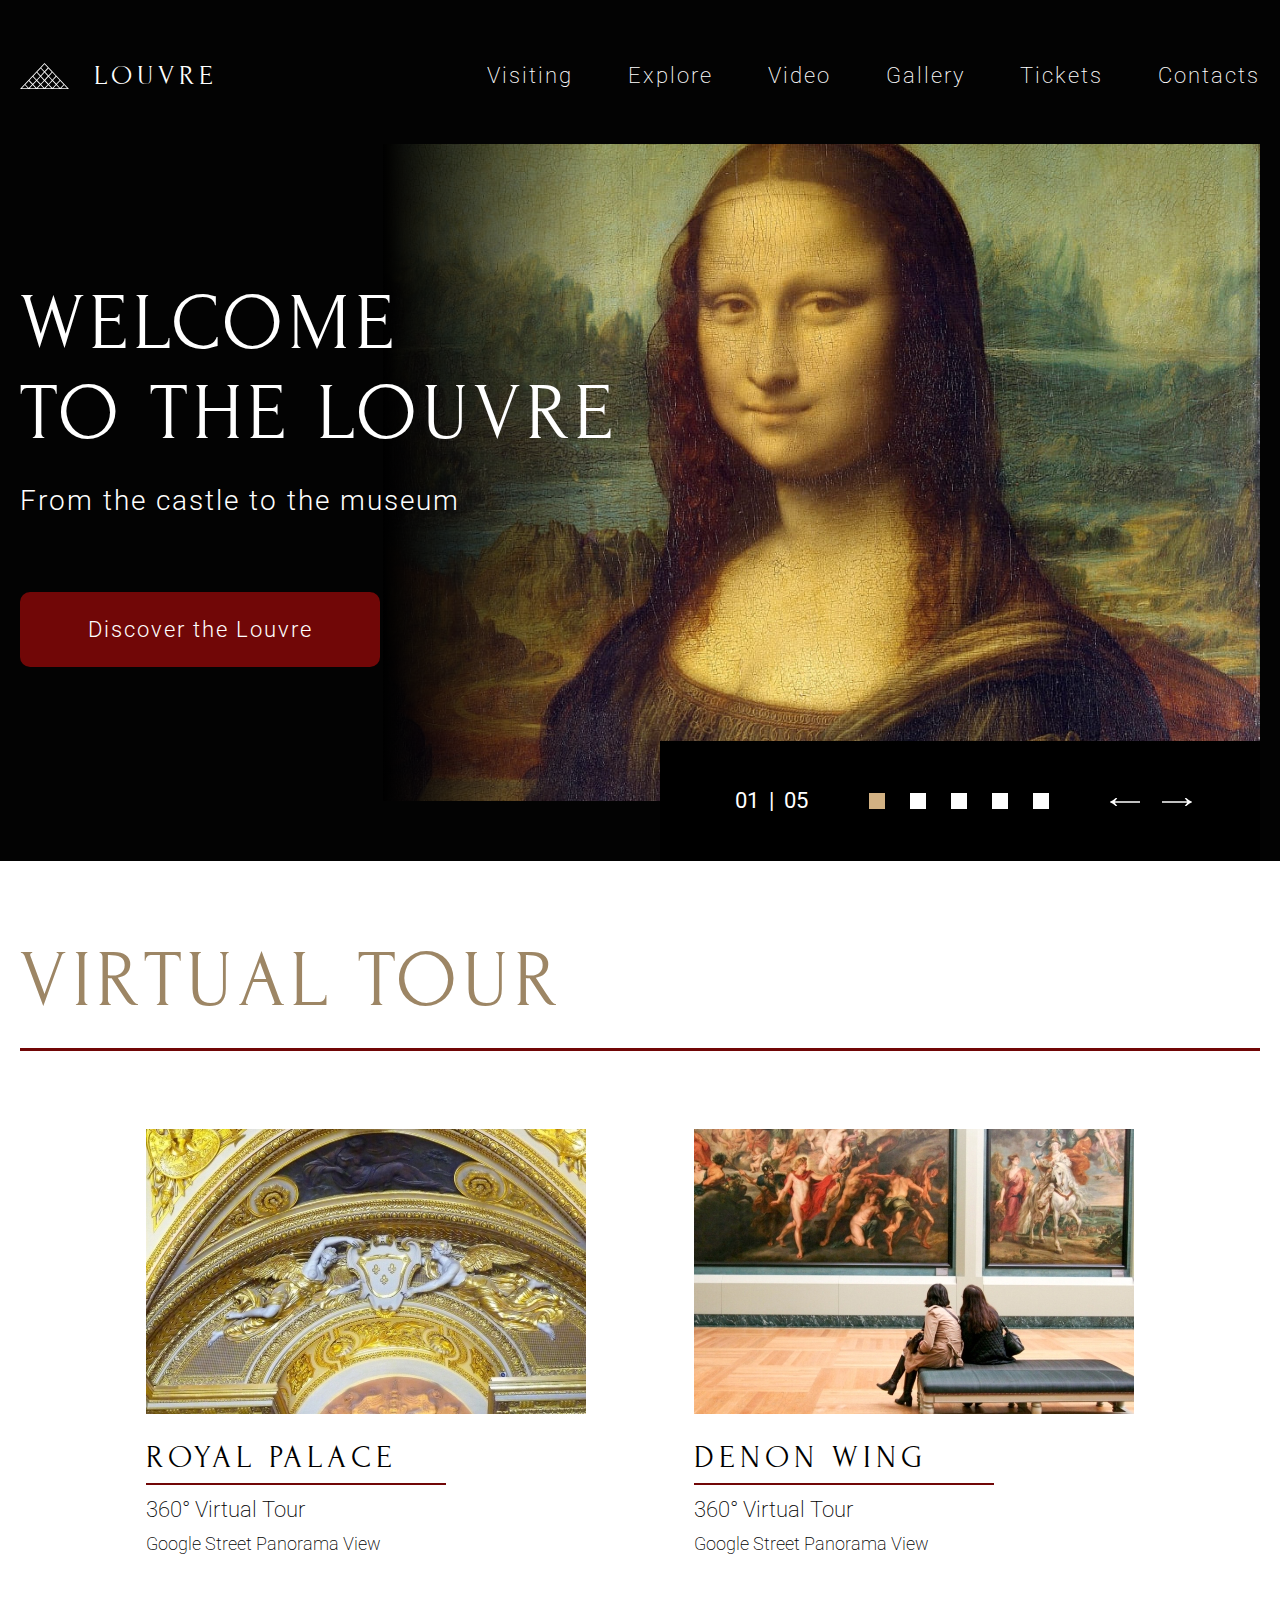
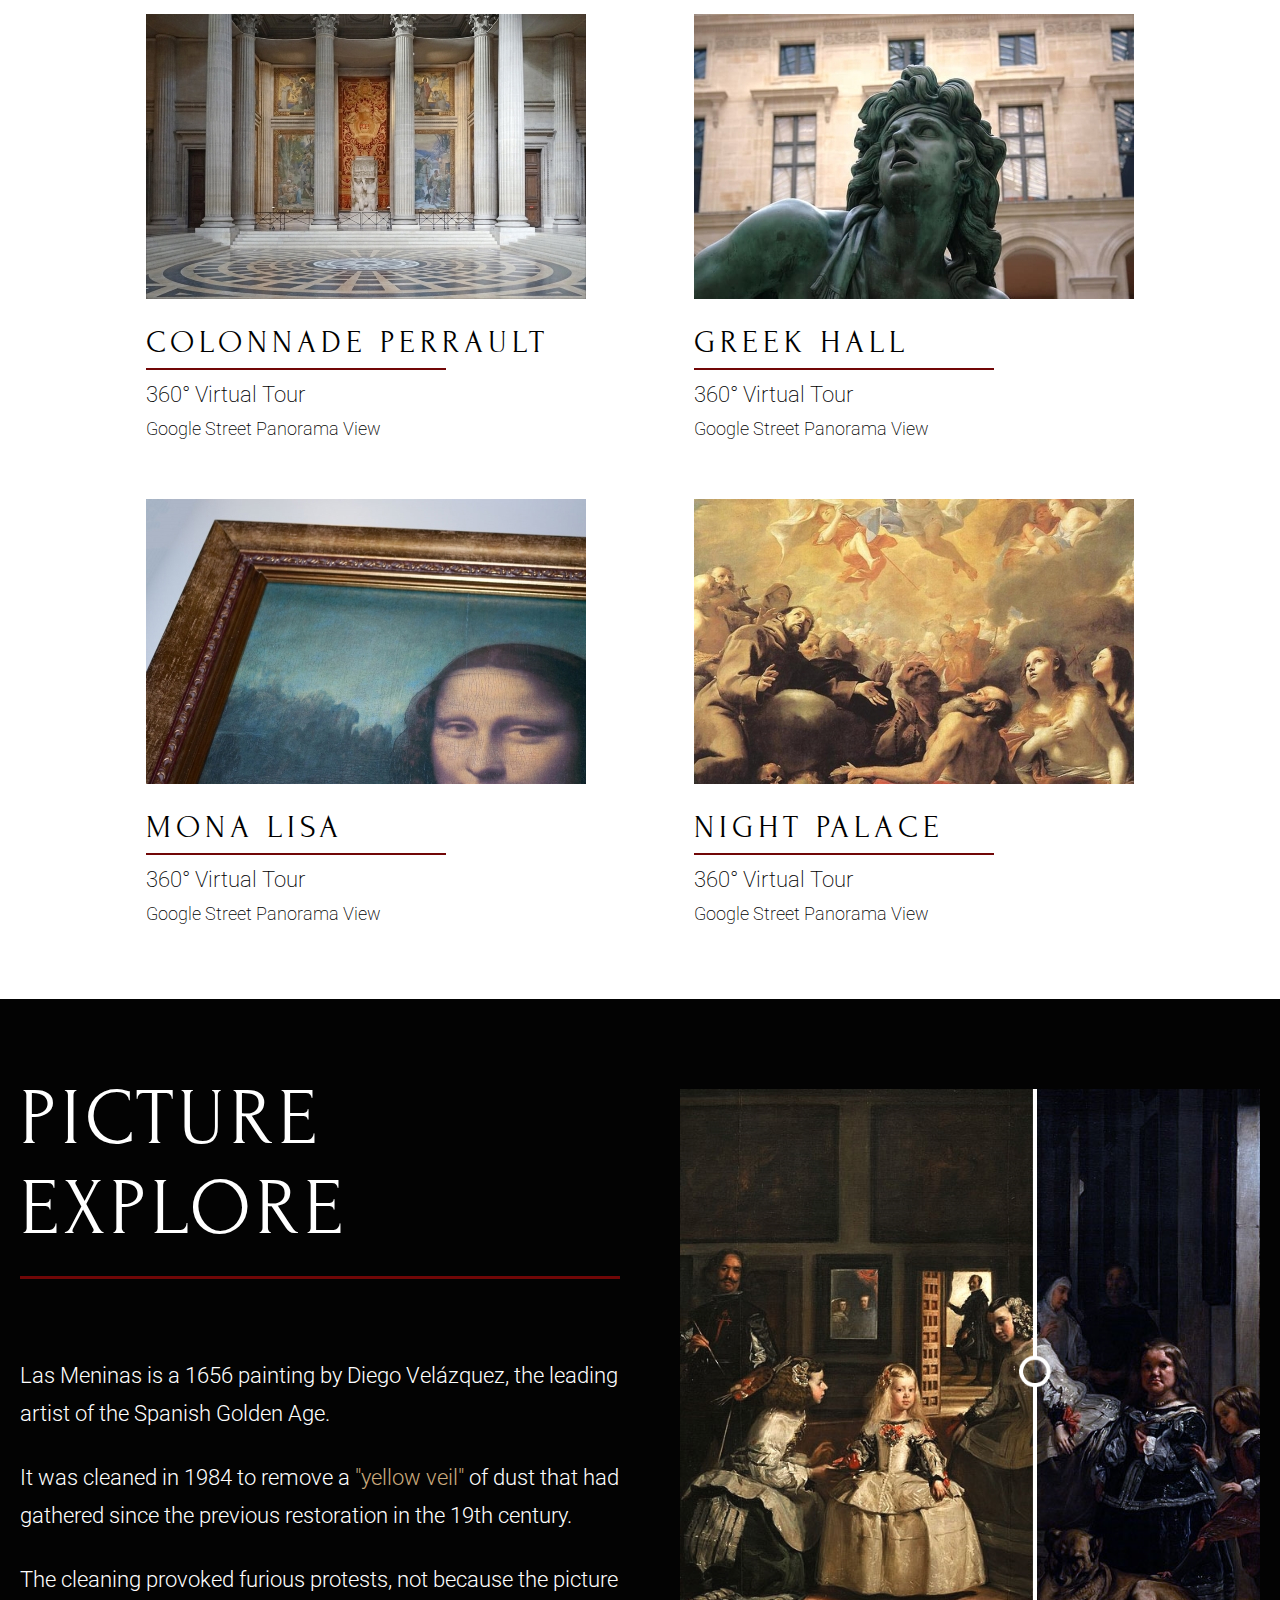
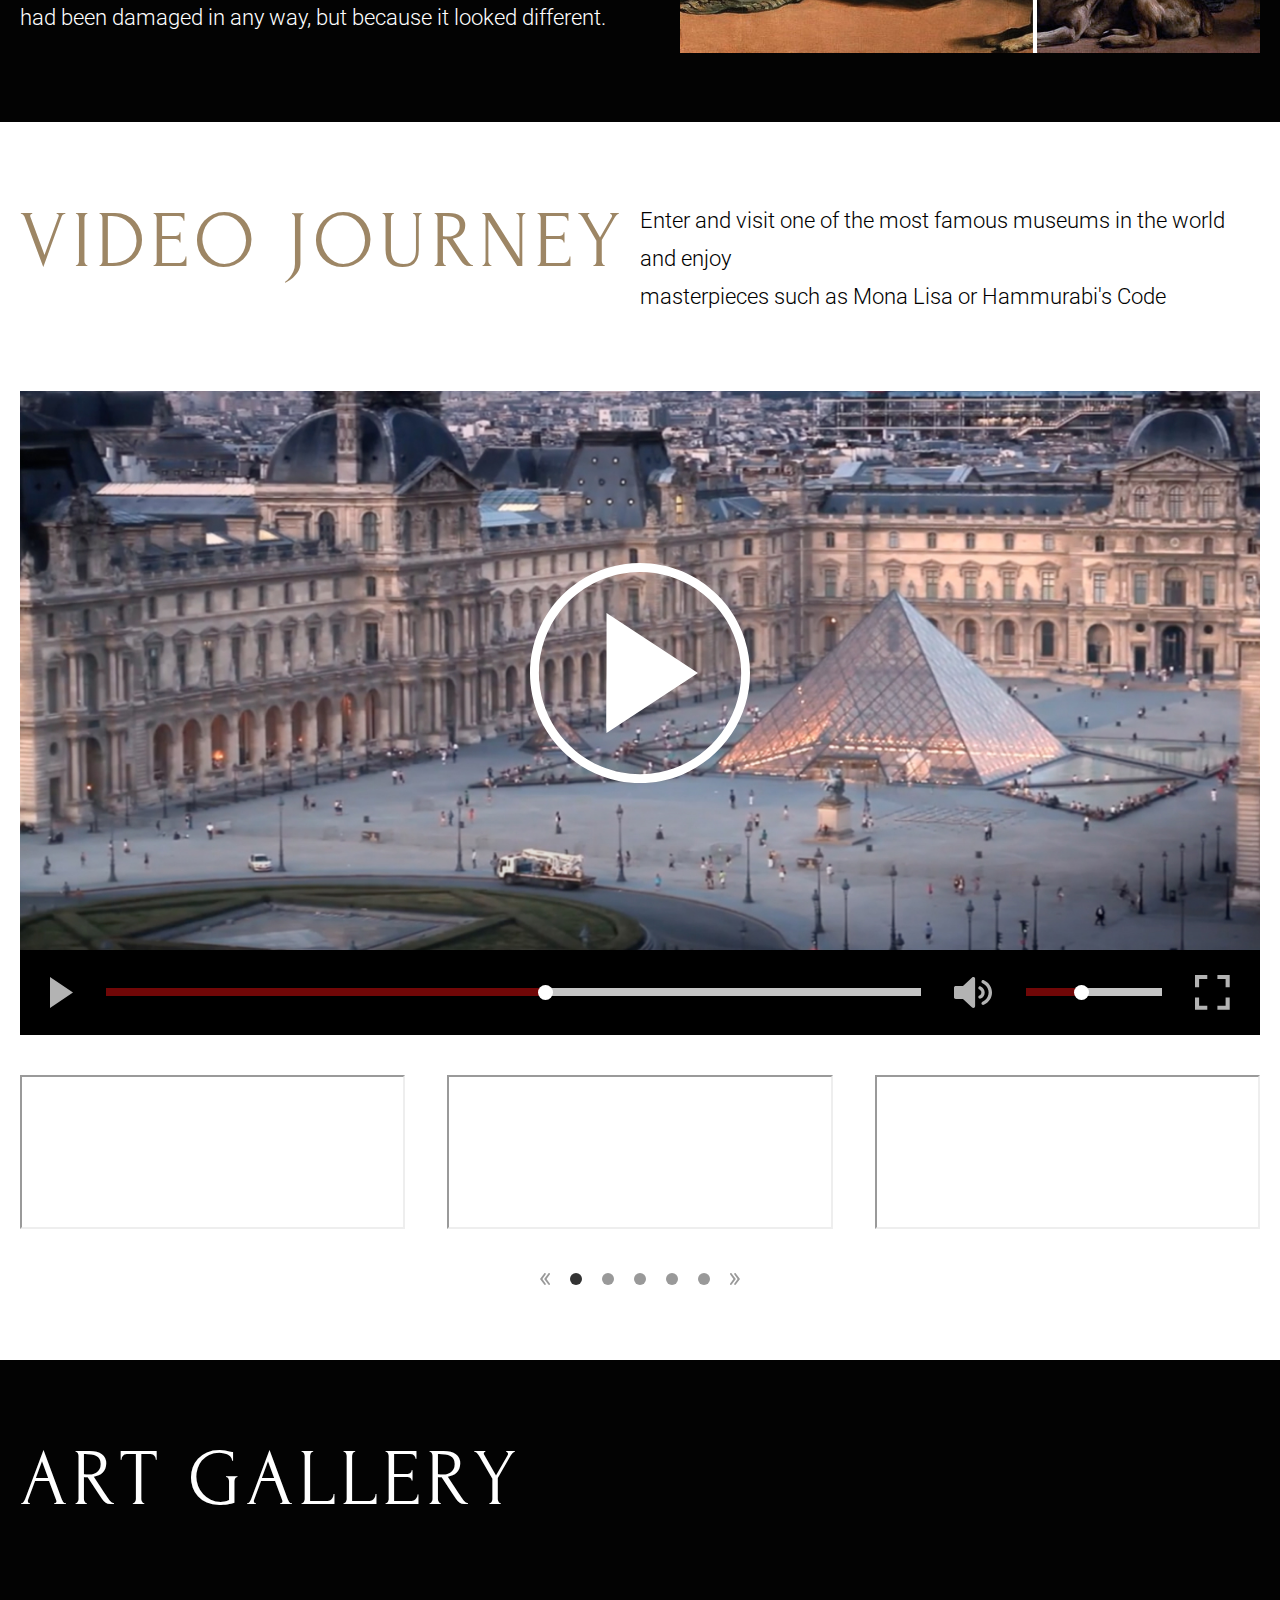
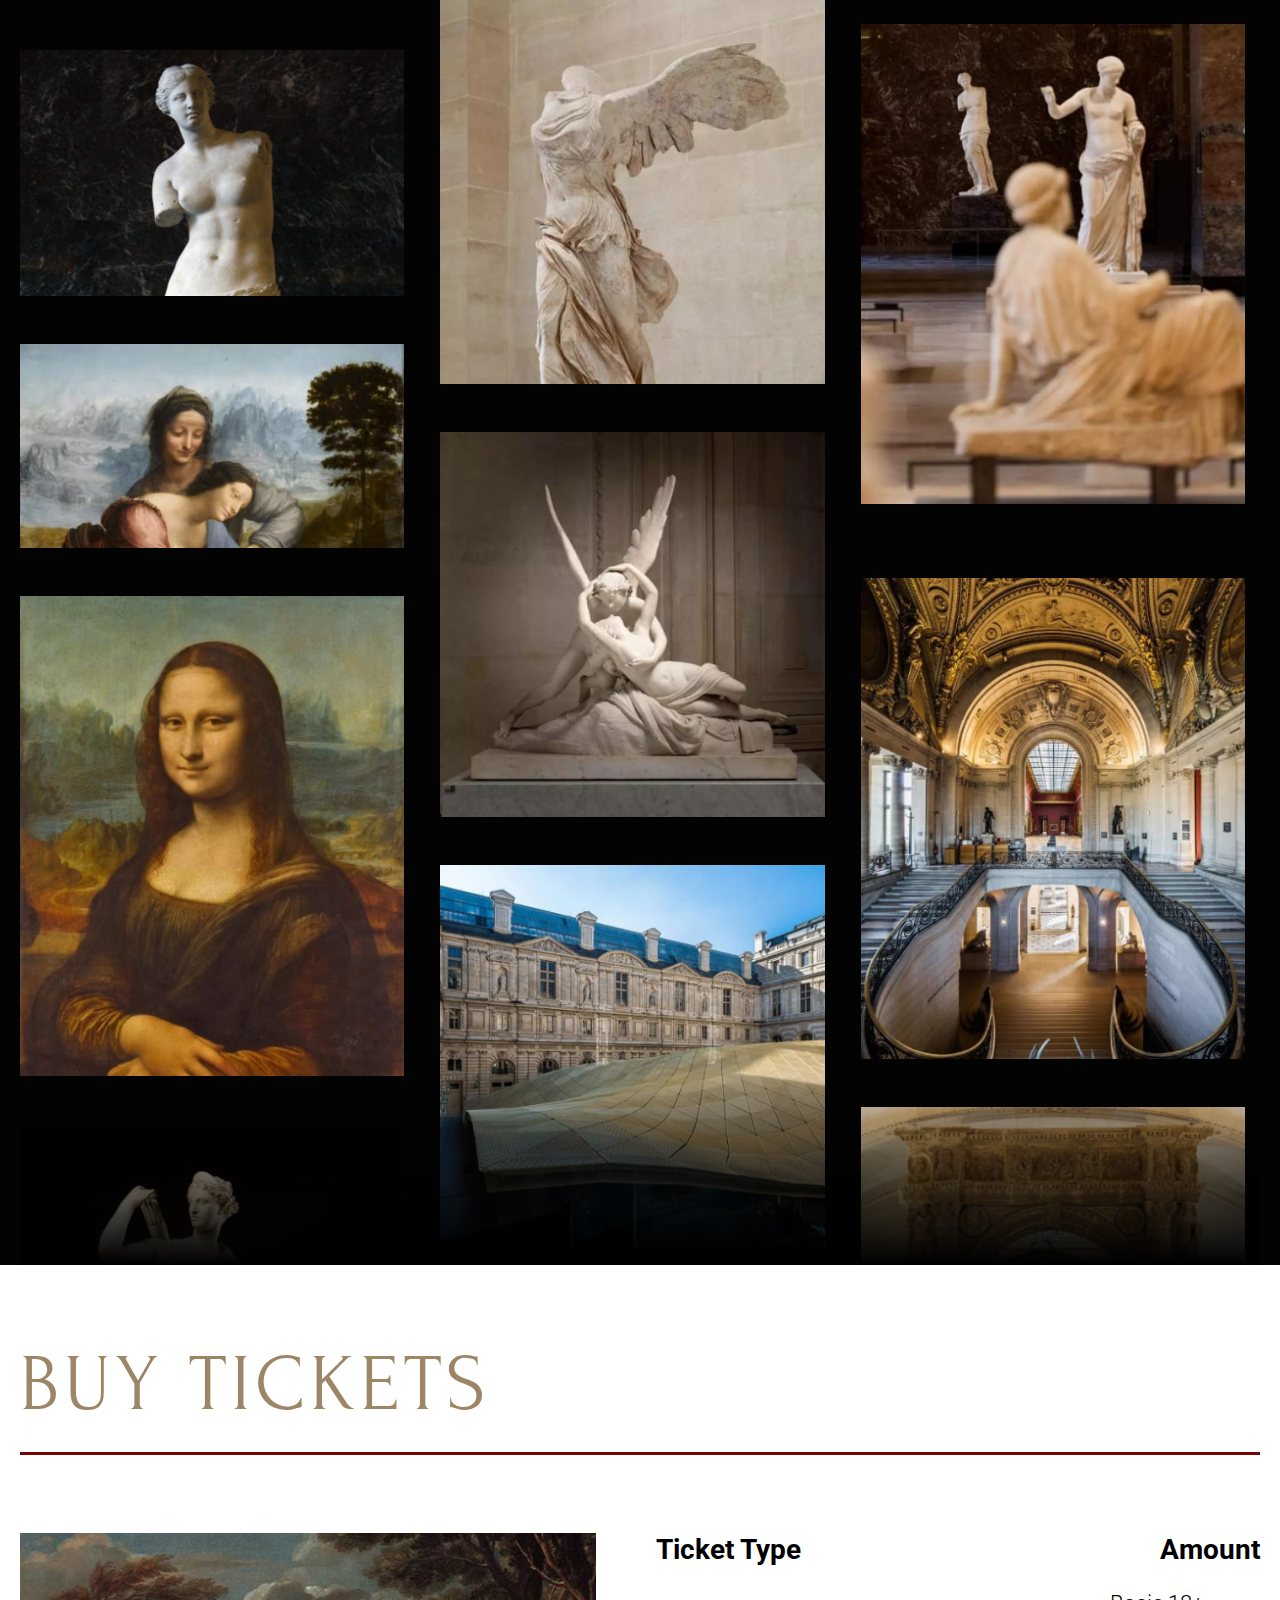
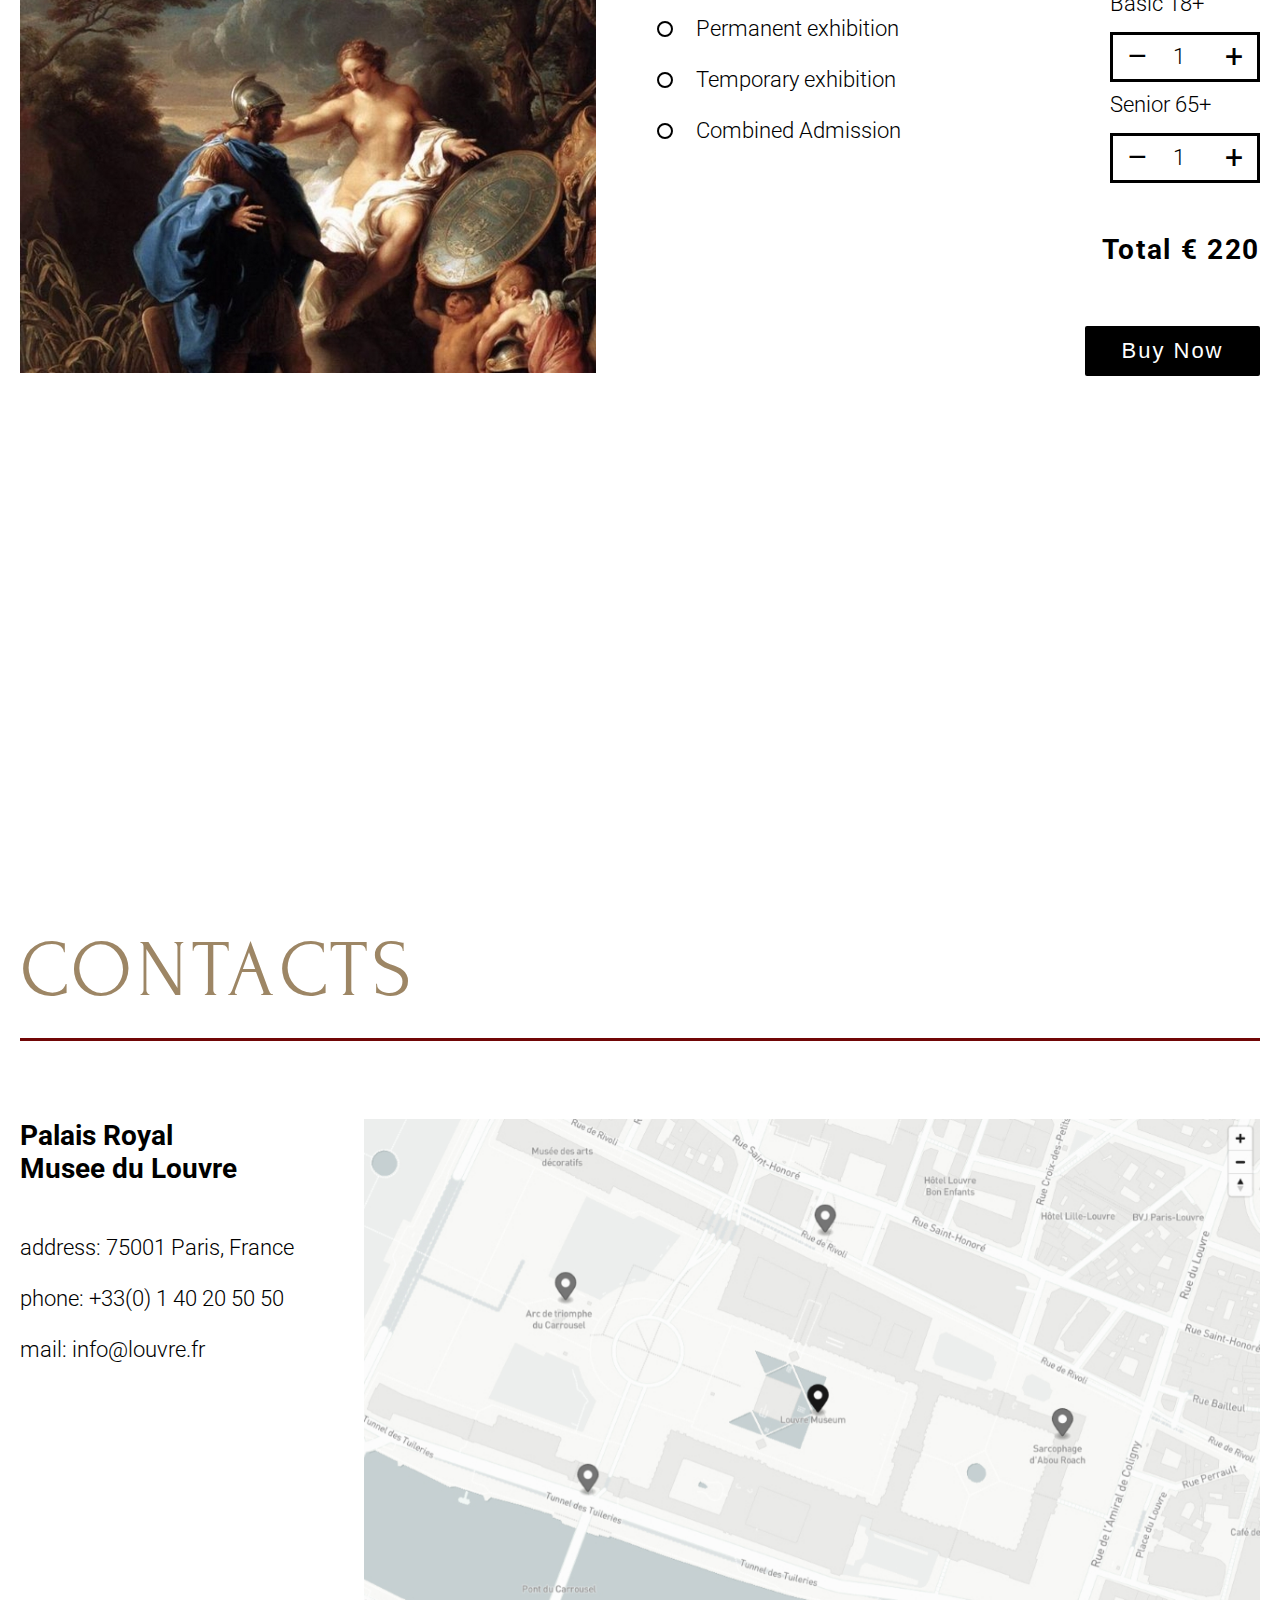
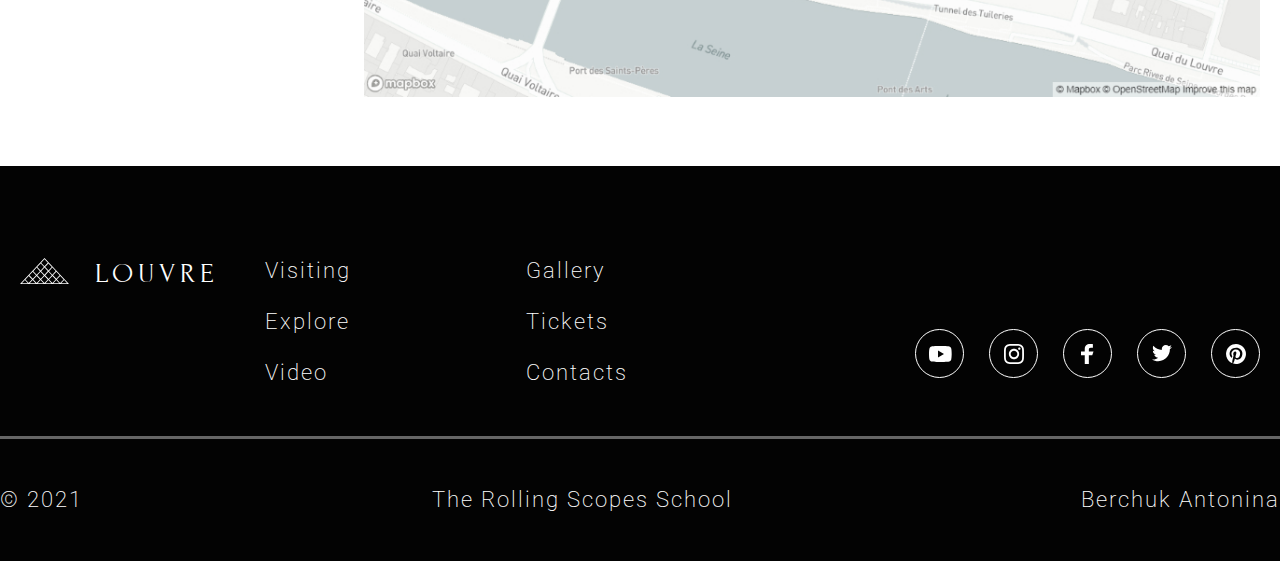
==== museum-adaptive/index.html @ 703c417a "feat: make 1024 version" ====
<!DOCTYPE html>
<html lang="en">
<head>
  <meta charset="UTF-8">
  <meta http-equiv="X-UA-Compatible" content="IE=edge">
  <meta name="viewport" content="width=device-width, initial-scale=1.0">
  <link rel="stylesheet" href="style.css">
  <link rel="preconnect" href="https://fonts.googleapis.com">
  <link rel="preconnect" href="https://fonts.gstatic.com" crossorigin>
  <link href="https://fonts.googleapis.com/css2?family=Forum&display=swap" rel="stylesheet">
  <link href="https://fonts.googleapis.com/css2?family=Roboto:wght@200;300;400;500;700&display=swap" rel="stylesheet">
  <link rel="icon" href="assets/favicon.ico">
  <title>museum</title>
</head>
<body>
  <header class="header dark_section">
    <div class="container">
      <div class="header_container">
        <div class="header_logo">
          <div class="header_logo_svg">
          </div>
          <h1>Louvre</h1>
        </div>
        <nav class="header_navigation">
          <ul class="header_navigation_list">
            <li>
              <a href="#visiting">Visiting</a>
            </li>
            <li>
              <a href="#explore">Explore</a>
            </li>
            <li>
              <a href="#video">Video</a>
            </li>
            <li>
              <a href="#gallery">Gallery</a>
            </li>
            <li>
              <a href="#tickets">Tickets</a>
            </li>
            <li>
              <a href="#contacts">Contacts</a>
            </li>
          </ul>
        </nav>
      </div>      
    </div>
  </header>
  <main>
    <section class="welcome dark_section">
      <div class="container">
        <div class="welcome_section">        
        <div class="welcome_title">
          <h2>Welcome<br>to the Louvre</h2>
          <p>From the castle to the museum</p>
          <a href="tours/tour7.html" target="_blank">Discover the Louvre</a>
        </div>
        <div class="welcome_image">
          <div class="welcome_image_gradient"></div>          
        </div>
        <div class="welcome_slider">
          <p><span id="welcome_slider_number">01</span>|<span>05</span></p>
          <ul class="welcome_slider_list">
            <li></li>
            <li></li>
            <li></li>
            <li></li>
            <li></li>
          </ul>
          <div class="welcome_slider_button">
            <button class="left">
              <img src="assets/svg/arrow_left.svg" alt="arrow left">
            </button>
            <button class="right">
              <img src="assets/svg/arrow_right.svg" alt="arrow right">
            </button>
          </div>
        </div>
        </div>
        </div>
    </section>
    <section id="visiting">
      <div class="container">
        <h2 class="visiting_title">Virtual tour</h2>
        <div class="visiting_section">
          <a class="visiting_section_item" href="tours/tour1.html" target="_blank">
            <img src="assets/img/royal_palace.jpg" alt="Royal Palace" width="440" height="285">
            <h3>Royal Palace</h3>
            <p class="visiting_section_item_option">360° Virtual Tour</p>
            <p class="visiting_section_item_place">Google Street Panorama View</p>
          </a>
          <a class="visiting_section_item" href="tours/tour2.html" target="_blank">
            <img src="assets/img/denon_wing.jpg" alt="Denon Wing" width="440" height="285">
            <h3>Denon Wing</h3>
            <p class="visiting_section_item_option">360° Virtual Tour</p>
            <p class="visiting_section_item_place">Google Street Panorama View</p>
          </a>
          <a class="visiting_section_item" href="tours/tour3.html" target="_blank">
            <img src="assets/img/colonnade_perrault.jpg" alt="Colonnade Perrault" width="440" height="285">
            <h3>Colonnade Perrault</h3>
            <p class="visiting_section_item_option">360° Virtual Tour</p>
            <p class="visiting_section_item_place">Google Street Panorama View</p>
          </a>
          <a class="visiting_section_item" href="tours/tour4.html" target="_blank">
            <img src="assets/img/greek_hall.jpg" alt="Greek hall" width="440" height="285">
            <h3>Greek hall</h3>
            <p class="visiting_section_item_option">360° Virtual Tour</p>
            <p class="visiting_section_item_place">Google Street Panorama View</p>
          </a>
          <a class="visiting_section_item" href="tours/tour5.html" target="_blank">
            <img src="assets/img/mona_lisa.jpg" alt="Mona Lisa" width="440" height="285">
            <h3>Mona Lisa</h3>
            <p class="visiting_section_item_option">360° Virtual Tour</p>
            <p class="visiting_section_item_place">Google Street Panorama View</p>
          </a>
          <a class="visiting_section_item" href="tours/tour6.html" target="_blank">
            <img src="assets/img/night_palace.jpg" alt="Night Palace" width="440" height="285">
            <h3>Night Palace</h3>
            <p class="visiting_section_item_option">360° Virtual Tour</p>
            <p class="visiting_section_item_place">Google Street Panorama View</p>
          </a>
        </div>
      </div>
    </section>
    <section id ="explore" class="dark_section">
      <div class="container explore_section">
        <div class="explore_section_text">
          <h2>Picture explore</h2>
          <p>Las Meninas is a 1656 painting by Diego Velázquez, the leading artist of the Spanish Golden Age.</p>
          <p>It was cleaned in 1984 to remove a <span>"yellow veil"</span> of dust that had gathered since the previous restoration in the 19th
          century.</p>
          <p>The cleaning provoked furious protests, not because the picture had been damaged in any way, but because it looked
          different.</p>
        </div>
        <div class="explore_section_img">
          <img src="assets/img/explore_with_change.jpg" alt="Picture explore" width="720" height="700">
        </div>
      </div>
    </section>
    <section id="video">
      <div class="container video_section">
        <div class="video_section_title">
          <h2>Video journey</h2>
          <p>Enter and visit one of the most famous museums in the world and enjoy<br> masterpieces such as Mona Lisa or Hammurabi's Code</p>
        </div>
        <div class="video_container">
         <video src="assets/video/video0.mp4" poster="assets/img/video.jpg" width="1440" height="650" controls>
          </video> 
          <div class="video_control_panel">
            <button class="play_pause"></button>
            <input type="range" id="seek_bar" min="0" max="100" value="54">
            <button class="volume"></button>
            <input type="range" id="volume_bar"  min="0" max="1" step="0.1" value="0.40">
            <button class="full_screen"></button>
          </div>
          <img src="assets/svg/play_big.svg" alt="youtube">
        </div>        
        <div class="video_slider">
          <div class="video_slider_item">
            <iframe 
              width="452" height="254" 
              loading="lazy"
              src="https://www.youtube.com/embed/aWmJ5DgyWPI?autoplay=0" title="YouTube video player"
              allow="accelerometer; autoplay; clipboard-write; encrypted-media; gyroscope; picture-in-picture"
              allowfullscreen>
            </iframe>
          </div>
          <div class="video_slider_item">
            <iframe 
              width="452" height="254" 
              loading="lazy"
              src="https://www.youtube.com/embed/Vi5D6FKhRmo?autoplay=0" title="YouTube video player"
              allow="accelerometer; autoplay; clipboard-write; encrypted-media; gyroscope; picture-in-picture"
              allowfullscreen>
            </iframe>
          </div>
          <div class="video_slider_item">
            <iframe
              width="452" height="254" 
              loading="lazy"
              src="https://www.youtube.com/embed/NOhDysLnTvY?autoplay=0" title="YouTube video player"
              allow="accelerometer; autoplay; clipboard-write; encrypted-media; gyroscope; picture-in-picture"
              allowfullscreen>
            </iframe>
          </div>        
        </div>
        <div class="video_slider_switch">
          <img src="assets/svg/arrows_video_left.svg" alt="arrow left">
          <ul>
            <li></li>
            <li></li>
            <li></li>
            <li></li>
            <li></li>
          </ul>
          <img src="assets/svg/arrows_video_rigth.svg" alt="arrow rigth">
        </div>
      </div>
    </section>
    <section id="gallery" class="dark_section">
      <div class="container">
        <div class="gallery_section">
          <h2>Art Gallery</h2>
          <div class="gallery_list">
            <div class="gallery_list_inner">    
            </div>
          </div>
        </div>
      </div>
    </section>
    <section id="tickets">
      <div class="container">
        <h2>Buy tickets</h2>
        <div class="tickets_section">
          <img src="assets/img/buy_tickets.jpg" alt="picture">
          <div class="tickets_section_sale">
            <div class="tickets_section_sale_type">
              <p>Ticket Type</p>
              <label class="type_ticket">Permanent exhibition
                <input type="radio" name="type_ticket" value="permanent_exhibition"><br>
                <span class="checkmark"></span>
              </label>
              <label class="type_ticket">Temporary exhibition
                <input type="radio" name="type_ticket" value="temporary_exhibition"><br>
                <span class="checkmark"></span>
              </label>
              <label class="type_ticket">Combined Admission
                <input type="radio" name="type_ticket" value="combined_admission"><br>
                <span class="checkmark"></span>
              </label>
            </div>
            <div class="tickets_section_sale_amount">
              <p>Amount</p>
              <div class="amount_ticket">Basic 18+
                <div class="amount_ticket_input">
                  <button type="button" onclick="this.nextElementSibling.stepDown()">–</button>
                  <input type="number" min="0" max="20" value="1" readonly class="amount_ticket_number">
                  <button type="button" onclick="this.previousElementSibling.stepUp()">+</button>
                </div>                
              </div>
              <div class="amount_ticket">Senior 65+
                <div class="amount_ticket_input">
                  <button type="button" onclick="this.nextElementSibling.stepDown()">–</button>
                  <input type="number" min="0" max="20" value="1" readonly class="amount_ticket_number">
                  <button type="button" onclick="this.previousElementSibling.stepUp()">+</button>
                </div>
              </div>
              <p class="tickets_section_sale_price">Total € 220</p>
              <button class="tickets_section_sale_button">Buy Now</button>
            </div>
          </div>
        </div>
      </div>
    </section>
    <div class="parallax"></div>
    <section id="contacts">
      <div class="container">
        <h2>Contacts</h2>
        <div class="contacts_section">
          <div class="contacts_address">
            <p>Palais Royal<br>Musee du Louvre</p>
            <address>address: 75001 Paris, France
              <a href="tel:+330140205050">phone: +33(0) 1 40 20 50 50</a>
              <a href="mailto:info@louvre.fr">mail: info@louvre.fr</a>
            </address>
          </div>
          <div class="contacts_map">
            <img src="assets/img/map.jpg" alt="map">
          </div>
        </div>
      </div>
    </section>
  </main>
  <footer class="footer dark_section">
      <div class="footer_up container">
        <div class="footer_section_navigation">
          <div class="footer_logo">
            <p>Louvre</p>
          </div>
          <nav class="footer_navigation">
            <ul class="footer_navigation_list">
              <li>
                <a href="#visiting">Visiting</a>
              </li>
              <li>
                <a href="#gallery">Gallery</a>
              </li>
              <li>
                <a href="#explore">Explore</a>
              </li>
              <li>
                <a href="#tickets">Tickets</a>
              </li>
              <li>
                <a href="#video">Video</a>
              </li>
              <li>
                <a href="#contacts">Contacts</a>
              </li>
            </ul>
          </nav>
        </div>
        <div class="footer_socials">
          <ul class="footer_socials_list">
            <li>
              <a class="footer_youtube" href="https://www.youtube.com/">
                <img src="assets/svg/you_tube_small.svg" alt="youtube icons">
              </a>
            </li>
            <li>
              <a class="footer_instagram" href="https://www.instagram.com">
                <img src="assets/svg/instagram_small.svg" alt="instagram icons">
              </a>
            </li>
            <li>
              <a class="footer_facebook" href="https://www.facebook.com/">
                <img src="assets/svg/pinterest_small.svg" alt="facebook icons">
              </a>
            </li>
            <li>
              <a class="footer_twitter" href="https://twitter.com/">
                <img src="assets/svg/twitter_small.svg" alt="twitter icons">
              </a>
            </li>
            <li>
              <a class="footer_facebook" href="https://www.pinterest.com/">
                <img src="assets/svg/facebook_small.svg" alt="pinterest icons">
              </a>
            </li>
          </ul>
        </div>
      </div>
      <hr>
      <div class="footer_section_copyright container">
        <p>© 2021</p>
        <p>The Rolling Scopes School</p>
        <p>Berchuk Antonina</p>
      </div>
  </footer>
  <div class="form_tickets hidden">
    <div class="form_tickets_container">
      <img src="assets/svg/close.svg" class="form_tickets_closed" alt="close tickets form">
      <form>
        <div class="form_tickets_date">
          <img src="assets/svg/logo_сard_form.svg" width="85" height="41" alt="logo">
          <h4>Booking tickets</h4>
          <p>Tour to Louvre</p>
          <div class="input_date">
            <input type="text" name="ticket_date" placeholder="Date" onfocus="(this.type='date')" class="form_tickets_date_date" required>
            <input type="text" name="ticket_time" placeholder="Time" onfocus="(this.type='time')" class="form_tickets_date_time" required>
          </div>
          <input type="text" placeholder="Name" class="form_tickets_date_name" required>
          <input type="email" placeholder="E-mail" class="form_tickets_date_email" required>
          <input type="tel" placeholder="Phone" class="form_tickets_date_phone" required>
          <select name="select">
            <option value="" disabled selected hidden>Ticket Type</option>
            <option value="value1">Permanent exhibition</option>
            <option value="value2">Temporary exhibition</option>
            <option value="value3">Combined Admission</option>
          </select>
          <div class="form_tickets_count">
            <p>Entry ticket</p>
            <div class="form_tickets_count_grid">
              <p>Basic 18+</p>
              <div class="form_tickets_count_input">
                <button type="button" onclick="this.nextElementSibling.stepDown()">–</button>
                <input type="number" min="0" max="20" value="2" readonly class="form_tickets_count_number">
                <button type="button" onclick="this.previousElementSibling.stepUp()">+</button>
              </div>
              <p>Senior 65+</p>
              <div class="form_tickets_count_input">
                <button type="button" onclick="this.nextElementSibling.stepDown()">–</button>
                <input type="number" min="0" max="20" value="2" readonly class="form_tickets_count_number">
                <button type="button" onclick="this.previousElementSibling.stepUp()">+</button>
              </div>
            </div>
          </div>
        </div>
        <div class="form_tickets_card">
          <div class="form_tickets_card_label">
            <div class="form_tickets_card_label_info">
              <h4>Overview</h4>
              <h5>Tour to Louvre</h5>
              <p class="icons_date">Friday, August 19</p>
              <p class="icons_time">16 : 30</p>
              <p class="icons_check">Temporary exhibition</p>
            </div>
            <img src="assets/img/tickets.jpg" width="150" height="120" alt="museum">
          </div>
          <div class="form_tickets_card_count">
            <div class="form_tickets_card_count_name">
              <p><span>2</span>Basic (20 €)</p>
            </div>
            <p>40 €</p>
            <div class="form_tickets_card_count_name">
              <p><span>2</span>Senior (10 €)</p>
            </div>
            <p>20 €</p>
          </div>
          <hr>
          <div class="form_tickets_card_total">
            <p>Total:</p>
            <p>60 €</p>
          </div>
          <div class="form_tickets_card_svg">
            <svg class="back_card" width="360" height="211">
              <rect rx="5" ry="5" width="360" height="211" />
            </svg>
            <svg class="back_card_black_line" width="360" height="45">
              <rect width="360" height="45"></rect>
            </svg>
            <svg class="front_card" width="360" height="211">
              <rect rx="5" ry="5" width="360" height="211" />
            </svg>
            <img src="assets/svg/visa.svg"  class="card_visa" alt="card picture visa">
            <img src="assets/svg/mastercard.svg" class="card_mastercard" alt="card picture mastercard">
            <div class="form_tickets_card_inputs_cards">
              <label class="card_number">Card number<br>
                <input type="number" name="card_number" required>
              </label><br>
              Expiration date<br>
                <input type="number" class="card_month" value="03" name="card_month" required>
                <input type="number" class="card_year" value="2024" name="card_year" required>
              <br>
              <label class="card_name">Cardholder name<br>
                <input type="text" name="card_name" required>
              </label>
              <label class="card_cvc">CVC/CVV<br>
                <input type="number" name="card_cvc" required><br>
                <span>The last<br>
                3 or 4 digits<br>
                on back<br>
                of the card</span>
              </label>
            </div>
          </div> 
          <div class="form_card_btn_container">
            <button class="form_tickets_btn">Book</button>
          </div>
        </div>
      </form>
    </div>
  </div>  
  <script src="control_panel_range.js"></script>
  <script src="slider.js"></script>
  <script src="gallery.js"></script>
  <script src="form.js"></script>
</body>
</html>
---- museum-adaptive/style.css ----
body {
  font-family: 'Forum', cursive;
  
  margin:0;
  padding:0;
}

section {
  margin-top: 75px;
}

section:first-of-type {
  margin-top: 0;
}

.container {
  margin: 0 auto;
  max-width: 1440px;
}

.dark_section {
  background-color: #030303;
}
p, h1, h2, h3 {
  margin: 0;
  padding: 0;
}
a {
  margin: 0;
  padding: 0;
  text-decoration: none;
}

a:hover {
  color: #9D8665;
  transition-duration: 1s;
}

a:active {
  color: #7E6C51;
}

h2:hover,
h3:hover {
  color: #9D8665;
  transition-duration: 1s;
}

.header_container {
  display: flex;
  justify-content: space-between;
  align-items: center;
  padding: 55px 0;
}

.header_logo {
  display: flex;
  align-items: center;
}

.header_logo_svg {
  background-image: url("assets/svg/logo.svg");
  height: 26px;
  width: 49px;
}

.header_logo h1,
.footer_section_navigation p {
  margin: 5px 0;
  margin-left: 25px;
  color: #ffffff;
  font-style: normal;
  font-weight: 400;
  font-size: 28px;
  line-height: 31px;
  letter-spacing: 5px;
  text-transform: uppercase;
}

.header_navigation {
  max-width: 775px;
}

.header_navigation_list {
  display: flex;
  justify-content: space-between;
  gap: 55px;
  padding: 0;
  margin:0;
}

.header_navigation_list li { 
  list-style: none; 
}


.header_navigation_list li a {
  font-family: 'Roboto', sans-serif;
  font-style: normal;
  font-weight: 200;
  font-size: 22px;
  line-height: 26px;
  color: #ffffff; 
  letter-spacing: 2px;
}

.header_navigation_list li a:hover,
.footer_navigation_list li a:hover {
  color: #9D8665;
  transition-duration: 1s;
}

.welcome {
  background-color: #030303;
  
 }

.welcome_section {
  position: relative;
  max-width: 1440px;
  height:810px;
}

.welcome_image {
  width: 1000px;
  height: 750px;
  position: absolute;
  bottom: 60px;
  right: 0;
  z-index: 2;
  background-image: url("assets/img/welcome_slider/1.jpg");
  background-repeat: no-repeat;
  background-position: 100% 100%; 
  background-size: 100% 100%;
}

.welcome_image_gradient{
  width: 100%;
  height: 100%;
  background: linear-gradient(to right, rgba(0,0,0,1) 0%, rgba(0,0,0,0) 25%);
  z-index: 3;
}

.welcome_slider {
  position: absolute;
  box-sizing: border-box;
  bottom:0;
  right: 0;
  width: 600px;
  height: 120px;
  display: flex;
  justify-content: space-between;
  padding: 0 68px 0 75px;
  align-items: center;
  background-color: #000000;
  z-index: 4;
}

.welcome_slider p {
  font-family: 'Roboto', sans-serif;
  font-style: normal;
  font-weight: 400;
  font-size: 22px;
  line-height: 40px;
  text-transform: uppercase;
  color: #FFFFFF;
}

.welcome_slider span:nth-of-type(1){
  display: inline-block;
  margin-right: 10px;
}

.welcome_slider span:nth-of-type(2){
  display: inline-block;
  margin-left: 10px;
}

.welcome_slider_list{
  display: flex;
  justify-content:space-between;
  gap: 25px;
  margin: 0;
  padding: 0;
}

.welcome_slider_list li {
  list-style: none;
  width: 16px;
  height: 16px;
  background-color: #ffffff;
}

.welcome_slider_button button {
  padding: 0;
  width: 30px;
  height: 30px;
  border: none;
  font: inherit;
  color: inherit;
  background-color: transparent;
}

.welcome_slider_button :nth-of-type(1){
  margin-right: 18px;
}

.welcome_slider_button button:hover {
  filter: brightness(0) saturate(100%) invert(54%) sepia(24%) saturate(472%) hue-rotate(356deg) brightness(95%) contrast(89%);
  transition-duration: 1s;
}

.welcome_slider_list li:nth-child(1){
  background-color: #D2B183
}

.welcome_slider_list li:hover {
  background-color: #9D8665 !important;
  transition-duration: 1s;
}

.welcome_title {
  position: relative;
  display: block;
  padding-top: 150px;
  /*padding-bottom:272px;*/
  color: #ffffff;
  font-style: normal;
  z-index: 4;
}

.welcome_title h2 {
  padding:0;
  margin:0;
  font-style: normal;
  font-weight: 400;
  font-size: 80px;
  line-height: 90px;
  text-transform: uppercase;
  letter-spacing: 5px;
  z-index: 5;
}

.welcome_title p {
  padding:0;
  margin:0;
  margin-top: 25px;
  font-family: 'Roboto', sans-serif;
  font-weight: 300;
  font-style: normal;
  font-size: 28px;
  letter-spacing: 2px;
  z-index: 5;
}

.welcome_title a {
  display: flex;
  align-items: center;
  justify-content: center;
  margin-top: 75px;
  height: 75px;
  width: 360px;
  background-color: #710707;
  font-family: 'Roboto', sans-serif;
  font-size: 22px;
  font-weight: 300;
  line-height: 26px;
  font-style: normal;
  letter-spacing: 2px;
  border-radius: 10px;
  z-index: 5;
  color: #FFFFFF;
}

.welcome_title a:hover{
  background-color: #9D8665;
  color: #ffffff;
  transition-duration: 1s;
}

.visiting_title {
  margin: 0;
  position: relative;
  font-weight: 400;
  font-size: 80px;
  line-height: 90px;
  letter-spacing: 5px;
  text-transform: uppercase;
  color: #9D8665;
}

.visiting_title::after {
  content: "";
  position: absolute;
  bottom: -25px;
  left: 0;
  right: 0;
  height: 3px;
  background-color: #710707;

}

.visiting_section {
  display: flex;
  justify-content: space-between;
  flex-wrap: wrap;
  gap: 75px 60px;
  margin-top: 103px;
}

.visiting_section a {
  color: #000000;
}

.visiting_section_item {
  display: block;
}

.visiting_section_item h3 {
  position: relative;
  margin: 0;
  margin: 22px 0;
  font-style: normal;
  font-weight: 400;
  font-size: 32px;
  line-height: 35px;
  letter-spacing: 5px;
  text-transform: uppercase;
}

.visiting_section_item h3::after {
  content: "";
  position: absolute;
  bottom: -10px;
  left: 0;
  right: 140px;
  height: 2px;
  background-color: #710707;
}


.visiting_section_item h3:hover::after{
  content: "";
  position: absolute;
  bottom: -10px;
  left: 0;
  right: 0;
  height: 2px;
  background-color: #9D8665;
  transition-duration: 1s;
}

.visiting_section_item_option {
  margin:0;
  font-family: 'Roboto', sans-serif;
  font-style: normal;
  font-weight: 200;
  font-size: 22px;
  line-height: 26px;
}

.visiting_section_item_place {
  margin: 0;
  margin-top: 10px;
  font-family: 'Roboto', sans-serif;
  font-style: normal;
  font-weight: 200;
  font-size: 18px;
  line-height: 21px;
}

#explore {
  padding: 75px 0 65px;
}

.explore_section {
  display: flex;
  justify-content: space-between;
  gap: 60px;
  font-style: normal;
  color: #FFFFFF;

}

.explore_section_text {
  align-self: start;
}

.explore_section_img {
  align-self: end;
  margin-top: 15px;
}

.explore_section_text h2 { 
  position: relative; 
  margin: 0;
  font-weight: 400;
  font-size: 80px;
  line-height: 90px;
  letter-spacing: 5px;
  text-transform: uppercase;  
}

.explore_section_text h2::after{
  content: "";
  position: absolute;
  bottom: -25px;
  left: 0;
  right: 0;
  height: 3px;
  background-color: #710707;
}

.explore_section_text p {
  padding-top: 26px;
  margin:0;
  font-family: 'Roboto', sans-serif;
  font-weight: 300;
  font-size: 22px;
  line-height: 38px;
}

.explore_section_text p:first-of-type {
  padding-top: 103px;
}

.explore_section_text p span {
  color: #CAAA7D;
}

.video_section_title {
  display: grid;
  grid-template-columns: 50% 50%;
}

.video_section_title h2 {
  margin: 0;
  font-style: normal;
  font-weight: 400;
  font-size: 80px;
  line-height: 90px;
  letter-spacing: 5px;
  text-transform: uppercase;
  color: #9D8665;
}

.video_section_title p {
  margin: 0;
  padding:0;
  padding-top: 5px;
  font-family: 'Roboto', sans-serif;
  font-style: normal;
  font-weight: 300;
  font-size: 22px;
  line-height: 38px;
}
video::-webkit-media-controls {
  display:none !important;
}

.video_container {
  margin-top: 75px;
  position: relative;
}

.video_control_panel {
  box-sizing: border-box;
  position: absolute;
  bottom: -80px;
  width: 100%;
  display: flex;
  justify-content: space-between;
  align-items: center;
  padding: 0 30px;
  height: 85px;
  background-color: black;
}

.video_control_panel button {
  margin:0;
  padding:0;
  border: none;
}


.video_control_panel .play_pause {
  height: 31px;
  width: 23px;
  background: url("assets/svg/control_panel_play.svg") no-repeat;
}

.video_control_panel .volume {
  height: 31px;
  width: 38px;
  background: url("assets/svg/volume.svg") no-repeat;
}

.video_control_panel .full_screen {
  height: 35px;
  width: 35px;
  background: url("assets/svg/big_screen.svg") no-repeat;
}

.video_control_panel button:hover{
  opacity: 0.7;
  transition-duration: 1s;
}

.video_container img:hover {
  opacity: 0.7;
  transition-duration: 1s;
}

.video_control_panel #seek_bar {
  -webkit-appearance: none;
  height: 8px;
  width: 929px;
  cursor: pointer;
  background: linear-gradient(to right, #710707 0%, #710707 54%, #C4C4C4 54%, #C4C4C4 100%);
}

.video_control_panel #volume_bar {
  -webkit-appearance: none;
  height: 8px;
  width: 155px;
  cursor: pointer;
  background: linear-gradient(to right, #710707 0%, #710707 40%, #C4C4C4 40%, #C4C4C4 100%);
}

.video_control_panel #seek_bar::-webkit-slider-thumb,
.video_control_panel #volume_bar::-webkit-slider-thumb {
  -webkit-appearance: none;
  height: 15px;
  width: 15px;
  background: #ffffff;
  border-radius: 100%;
}

.video_container img {
  position: absolute;
  display: block;
  margin: auto;
  left: 0;
  right: 0;
  top:0;
  bottom:0;
}

.video_slider {
  margin-top: 120px;
  display: flex;
  justify-content: space-between;
  gap: 42px;
}

.video_slider_switch {
  display: flex;
  gap: 20px;
  justify-content: center;
  margin-top: 40px;
}

.video_slider_switch ul {
  display: flex;
  gap: 20px;
  margin: 0;
  padding: 0;
}

.video_slider_switch li {
  list-style: none;
  width: 12px;
  height: 12px;
  border-radius: 50%;
  background-color: #999999;
}

.video_slider_switch ul li:nth-of-type(1) {
  background-color: #333333;
}

.video_slider_switch ul li:hover{
  background-color: #710707;
  transition-duration: 1s;
}

.video_slider_switch img:hover{
  filter: invert(14%) sepia(25%) saturate(7173%) hue-rotate(350deg) brightness(87%) contrast(104%);
  transition-duration: 1s;
}

.gallery_section {
  overflow: auto;
}

.gallery_section h2 {
  margin:0;
  padding: 0;
  margin: 75px 0;
  font-style: normal;
  font-weight: 400;
  font-size: 80px;
  line-height: 90px;
  letter-spacing: 5px;
  text-transform: uppercase;
  color: #FFFFFF;
}

.gallery_section h2:hover{
  color: #9D8665;
  transition-duration: 1s;
}

.gallery_list {
  position: relative;
  height: 1960px;
  overflow-y: hidden;
}

.gallery_list_inner {
  height: 2300px;
  display: flex;
  flex-direction: column;
  justify-content: start;
  flex-wrap: wrap;
  gap: 24px 36px;
  overflow-x: hidden;
}

.gallery_list_inner img {
  margin-top: 24px;
}

.gallery_list img:nth-of-type(1){
  margin-top: 50px;
}

.gallery_list img:nth-of-type(5){
  margin: 0;
}

.gallery_list img:nth-of-type(9){
  margin-top: 50px;
}

.gallery_list::after {
  content: "";
  position: absolute;
  top:0;
  right: 0;
  height: 1960px;
  width: 100%;
  background: linear-gradient(to top, rgba(0,0,0,1) 0%, rgba(0,0,0,0) 15%);
}

#tickets h2 {
  position: relative;
  margin: 0;
  padding: 0;
  font-style: normal;
  font-weight: 400;
  font-size: 80px;
  line-height: 90px;
  letter-spacing: 5px;
  text-transform: uppercase;
  color: #9D8665;
}

#tickets h2::after{
  content: "";
  position: absolute;
  bottom: -25px;
  left: 0;
  right: 0;
  height: 3px;
  background-color: #710707;
}

.tickets_section {
  display: flex;
  justify-content: space-between;
  align-items: flex-start;
  margin-top: 103px;
  margin-bottom: 75px;
}

.tickets_section_sale {
  display: flex;
  justify-content: space-between;
  width: 50%;
  margin-left: 60px;
}

.tickets_section_sale_type {
  font-family: 'Roboto', sans-serif;
  font-style: normal;
  font-weight: 700;
  font-size: 28px;
  line-height: 33px;
}

.tickets_section_sale_type p,
.tickets_section_sale_amount p{
  margin: 0;
  padding: 0;
}

.type_ticket {
  display: block;
  position: relative;
  padding-left: 40px;
  margin-top: 25px;
  cursor: pointer;
  -webkit-user-select: none;
  -moz-user-select: none;
  -ms-user-select: none;
  user-select: none;
  font-weight: 300;
  font-size: 22px;
  line-height: 26px;
}

.type_ticket:first-of-type {
  margin-top: 50px;
}

.type_ticket input {
  position: absolute;
  opacity: 0;
  cursor: pointer;
}

.checkmark {
  position: absolute;
  top: 5px;
  left: 1px;
  height: 12px;
  width: 12px;
  background-color: #ffffff;
  border: 2px solid #000000;
  border-radius: 50%;
}

.type_ticket:hover input ~ .checkmark {
  background-color: #ccc;
}

.type_ticket input:checked ~ .checkmark {
  background-color: #ffffff;
}

.checkmark:after {
  content: "";
  position: absolute;
  display: none;
}

.type_ticket input:checked ~ .checkmark:after {
  display: block;
}

.type_ticket .checkmark:after {
 	top: 2.5px;
	left: 2.5px;
	width: 7px;
	height: 7px;
	border-radius: 50%;
	background: #000000;
}

.tickets_section_sale_amount {
  font-family: 'Roboto', sans-serif;
  font-style: normal;
  font-weight: 700;
  font-size: 28px;
  line-height: 33px;
  text-align: right;
  margin-left: auto;
}

.amount_ticket {
  width: 150px;
  font-weight: 300;
  font-size: 22px;
  line-height: 26px;
}

.tickets_section_sale_amount .amount_ticket {
  display: block;
  margin-top: 10px;
  text-align: left;
  margin-left: auto;
}

.tickets_section_sale_amount .amount_ticket:first-of-type {
  margin-top: 25px;
}

.amount_ticket_input {
  box-sizing: border-box;
  width: 150px;
  height: 50px;
  border: 3px solid #000000;
  display: flex;
  justify-content: space-between;
  margin: 0;
  padding-left: 14px;
  padding-right: 14px;
  margin-top: 15px;  
}

.amount_ticket_number {
  all: unset;
  text-align: center;
}

.amount_ticket_input button {
  padding: 0;
  border: none;
  font: inherit;
  color: inherit;
  background-color: transparent;
  font-weight: 400;
  font-size: 32px;
  line-height: 37px;
}

.tickets_section_sale_amount .tickets_section_sale_price {
  display: block;
  margin-top: 50px;
  letter-spacing: 1.65px;
}

.tickets_section_sale_button {
  width: 175px;
  height: 50px;
  margin-top: 60px;
  font-weight: 300;
  font-size: 22px;
  line-height: 26px;
  letter-spacing: 2px;
  color: #FFFFFF;
  background-color: #000000;
  border: 0;
  border-radius: 2px;
}

.tickets_section_sale_button:hover {
  color: #000000;
  background-color: #9D8665;
  transition-duration: 1s;
}

#contacts h2 {
  position: relative;
  font-style: normal;
  font-weight: 400;
  font-size: 80px;
  line-height: 90px;
  letter-spacing: 5px;
  text-transform: uppercase;
  color: #9D8665;
}

#contacts h2::after{
  content: "";
  position: absolute;
  bottom: -25px;
  left: 0;
  right: 0;
  height: 3px;
  background-color: #710707;
}

.contacts_section {
  display: flex;
  justify-content: space-between;
  margin-top: 103px;
}

.contacts_address p {
  margin: 0;
  padding: 0;
  font-family: 'Roboto', sans-serif;
  font-style: normal;
  font-weight: bold;
  font-size: 28px;
  line-height: 33px;
}

.contacts_address address, 
.contacts_address a {
  font-family: 'Roboto', sans-serif;
  font-weight: 300;
  font-size: 22px;
  line-height: 26px;
  text-transform: none;
  color:#000000;
  font-style: normal;
}

.contacts_address address {
  margin-top: 50px;
}

.contacts_address a {
 display: block;
 margin-top: 25px;
}

.parallax {
  width: 100%;
  height: 400px;
  background: url("assets/img/parallax\ 1.jpg") center center;
  background-size: cover;
  background-attachment: fixed;
}

footer {
  margin-top: 65px;
}

.footer_up {
  display: flex;
  justify-content: space-between;
  padding-bottom: 45px;
}

.footer_section_navigation {
  display: flex;
  justify-content: space-between;
  width: 49%;
  padding-top: 92px;
}


.footer_navigation_list {
  margin: 0;
  padding: 0;
  width: 363px;
  display: grid;
  grid-template-columns: auto auto; 
  justify-content: space-between;
  align-items: start;
  row-gap: 25px;
}

.footer_navigation_list li {
  padding:0;
  margin:0;
  list-style: none;   
}

.footer_navigation_list a {
  font-family: 'Roboto', sans-serif;
  font-style: normal;
  font-weight: 200;
  font-size: 22px;
  line-height: 26px;
  letter-spacing: 2px;
  color: #FFFFFF; 
}

.footer_logo {
  background: url("assets/svg/logo.svg") no-repeat;
}

.footer_logo p {
  margin: 0;
  margin-left: 75px;
}

.footer_socials_list {
  margin: 0;
  padding: 0;
  margin-top: 163px;
  display: flex;
  gap: 25px;
}

.footer_socials_list li {
  margin: 0;
  padding: 0;
  display: inline;
}

.footer_socials_list a {
  display: flex;
  justify-content: center;
  align-items: center;
  width: 47px;
  height: 47px;
  border: 1px solid #ffffff;
  border-radius: 50%;
}

.footer_socials_list a:hover{
  filter: brightness(0) saturate(100%) invert(54%) sepia(24%) saturate(472%) hue-rotate(356deg) brightness(95%) contrast(89%);
  transition-duration: 0.5s;
}

.footer_section_copyright {
  position: relative;
  display: flex;
  justify-content: space-between;
  padding: 30px 0 52px;
  font-family: 'Roboto', sans-serif;
  font-style: normal;
  font-weight: 200;
  font-size: 22px;
  line-height: 22px;
  letter-spacing: 2px;
  color: #FFFFFF;
}

footer hr{
  height: 3px;
  margin: 0;
  border: 0;
  background-color: #666666;
}

.hidden {
  display: none;
}

.visible {
  display: block;
}

.form_tickets {
  position: fixed;
  top:0;
  left:0;
  width: 100%;
  height: 100%;
  background-color: rgba(0,0,0,0.5);
  z-index:10;
}

.form_tickets_closed {
  position: absolute;
  top: 30px;
  right: 30px;
}

.form_tickets_container {  
  position: relative;
  box-sizing: border-box;
  display: flex;
  align-items: center;
  justify-content: center;
  width: 1440px;
  height: 845px;
  margin: 50px auto;
  background-color: #ffffff;
  z-index: 15;
}

form {
  box-sizing: border-box;
  width: 970px;
  height: 663px;
  display: grid;
  grid-template-columns: 400px 530px;
  column-gap: 40px;
}

.form_tickets_date {
  height: 100%;
}

.form_tickets_date h4 {
  margin: 0;
  padding: 0;
  font-style: normal;
  font-weight: normal;
  font-size: 50px;
  line-height: 50px;
  text-transform: uppercase;
  color: #9D8665;
}

.form_tickets_date p {
  margin:0;
  padding:0;
  margin-top: 15px;
  position: relative;
  font-family: 'Roboto', sans-serif;
  font-style: normal;
  font-weight: normal;
  font-size: 18px;
  line-height: 21px;
  color: #710707; 
}

.form_tickets_date > p::after{
  content: "";
  position: absolute;
  bottom: -11px;
  left: 0;
  right: 0;
  height: 3px;
  background-color: #740C11;
  opacity: 0.9;
}

.form_tickets_date input, 
.form_tickets_date select {
  text-indent: 43px;
  box-sizing: border-box;
  width: 100%;
  height: 45px;
  margin-bottom: 20px;
}

.form_tickets_date .input_date {
  display: flex;
  justify-content: space-between;
  gap: 20px;
  margin-top: 73px;
}

.form_tickets_count {
  padding: 10px 15px 15px;
  border: 1px solid #000000;
}

.form_tickets_count p {
  margin: 0;
  padding: 0;
  position: relative;
  font-style: normal;
  font-weight: normal;
  font-size: 18px;
  line-height: 20px;
  text-transform: capitalize;
  color: #9D8665;
}

.form_tickets_count > p::after{
  content: "";
  position: absolute;
  bottom: -5px;
  left: 0;
  right: 0;
  height: 2px;
  background-color: #740C11;
  opacity: 0.9;
}

.form_tickets_count_grid {
  display: flex;
  justify-content: space-between;
  flex-wrap: wrap;
  gap: 20px;
  margin-top: 22px;
}


.form_tickets_count_input {
  box-sizing: border-box;
  width: 105px;
  height: 25px;
  border: 1px solid #000000;
  display: flex;
  justify-content: space-between;
  margin: 0;
}

.form_tickets_count_input .form_tickets_count_number {
  all: unset;
  margin: 0;
  padding: 0;
  height: 25px;
  width: 35px;
  text-align: center;
  font-family: 'Roboto', sans-serif;
  font-size: 18px;
  line-height: 21px;
}

.form_tickets_count_input button {
  padding: 0;
  width: 35px;
  border: none;
  font: inherit;
  font-family: 'Roboto', sans-serif;
  font-size: 18px;
  line-height: 21px;
  background-color: #000000;
  color: #ffffff
}

.form_tickets_count_grid p {
  width: 50%;
}

.form_tickets_card {
  box-sizing: border-box;
  height: 100%;
  padding: 25px 30px;
  border: 1px solid black;
}

.form_tickets_card_label {
  display: flex;
  justify-content: space-between;
  font-family: 'Roboto', sans-serif;
  font-weight: 500;
}

.form_tickets_card_label h4 {
  margin: 0;
  padding: 0;
  font-size: 32px;
  line-height: 37px;
  color: #272727;
}

.form_tickets_card_label h5{
  margin: 3px 0 10px;
  padding: 0;
  font-size: 22px;
  line-height: 26px;
  color: #740C11;
  opacity: 0.9;
}

.form_tickets_card_label p {
  margin: 0;
  padding: 0; 
  margin-top: 5px;
  font-weight: 300;
  font-size: 18px;
  line-height: 21px;
  color: #030303;
}

.form_tickets_card_count {
  display: flex;
  justify-content: space-between;
  flex-wrap: wrap;
  gap: 5px;
  margin-top: 23px;
}

.form_tickets_card_count p {
  padding: 0;
  margin: 0;
  font-family: 'Roboto', sans-serif;
  font-weight: normal;
  font-size: 22px;
  line-height: 26px;
}

.form_tickets_card_count_name{
  width: 50%;
}

.form_tickets_card_count_name span {
  margin-right: 10px;
  display: inline-block;
  width: 32px;
  height: 21px;
  color: #A4A4A3;
  font-size: 18px;
  line-height: 21px;
  text-align: center;
  background-color: #030303;
  border-radius: 5px;
}

.form_tickets_card hr {
  height: 2px;
  margin: 0;
  margin-top: 12px;
  border: 0;
  background-color: #740C11;
}

.form_tickets_card_total {
  display: flex;
  justify-content: space-between;
  margin-top: 10px;
  font-family: 'Roboto', sans-serif;
  font-weight: 400;
  font-size: 32px;
  line-height: 37px;
}

.form_tickets_card_total p {
  margin: 0;
  padding: 0;
}


.form_tickets_card_total p:nth-child(2){
  font-weight: 500;
}

.form_tickets_card_svg {
  position: relative;
  margin-top: 10px;
}

.back_card {
  position: absolute;
  top: 30px;
  left: 110px;
  fill: #939393;
  
}

.back_card_black_line {
  position: absolute;
  top: 55px;
  left: 110px;
  fill: #161615;
}

.front_card {
  position: absolute;
  top: 0;
  left: 0;
  fill: #BCBCBC;
}

.card_visa {
  position:absolute;
  top: 34px;
  left: 285px;
  z-index: 15;
}

.card_mastercard {
  position:absolute;
  top: 65px;
  left: 285px;
  z-index: 15;
}

.form_tickets_card_inputs_cards {
  position: relative;
  padding: 15px 20px;  
}

.form_tickets_card_inputs_cards {
  font-family: 'Roboto', sans-serif;
  font-style: normal;
  font-weight: 400;
  font-size: 12px;
  line-height: 14px;
  color: #161615;
}

.form_tickets_card_inputs_cards input {
  box-sizing: border-box;
  padding: 10px;
  margin: 5px 0 10px;
}
.card_number input {
  width: 215px;
  height: 35px;
}

.form_tickets_card_inputs_cards .card_month,
.form_tickets_card_inputs_cards .card_year {
  width: 100px;
  height: 35px;
  margin-right: 15px;
}

.card_name input {
  width: 320px;
  height: 35px;
}
.card_cvc {
  position: absolute;
  top: 115px;
  right: 20px;
}

.card_cvc {
  margin: 0;
  padding: 0;
}

.card_cvc input {
  width: 75px;
  height: 35px;
  margin: 5px 0 6px;
}

.card_cvc span {
  font-size: 10px;
  line-height: 12px;
  text-align: left;
}

.form_card_btn_container {
  display: flex;
  justify-content: flex-end;
  margin-top: 45px;
}

.form_tickets_btn {
  width: 220px;
  height: 45px;
  font-family: 'Roboto';
  font-style: normal;
  font-weight: 400;
  font-size: 22px;
  line-height: 26px;
  color: #FFFFFF;
  background-color: #710707;
  opacity: 0.9;
  border: 0;
}
.form_tickets_container .form_tickets_date input::-webkit-input-placeholder{
  margin: 0;
  padding: 0;
  font-family: 'Roboto', sans-serif;
  font-style: normal;
  font-weight: 400;
  font-size: 18px;
  line-height: 25px;
  display: flex;
  align-items: center;
  color: #030303;
}

.form_tickets_date_date::-webkit-input-placeholder{
  background: url("assets/svg/date.svg") no-repeat 10px 4px, url("assets/svg/arrow.svg") no-repeat 155px 4px;
}

.form_tickets_date_time::-webkit-input-placeholder{
  background: url("assets/svg/time.svg") no-repeat 10px 4px, url("assets/svg/arrow.svg") no-repeat 155px 4px;
}

.form_tickets_date_name::-webkit-input-placeholder{
  background: url("assets/svg/name.svg") no-repeat 10px 5px;
}

.form_tickets_date_email::-webkit-input-placeholder{
  background: url("assets/svg/email.svg") no-repeat 10px 8px;
}

.form_tickets_date_phone::-webkit-input-placeholder{
  background: url("assets/svg/tel.svg") no-repeat 12px 2px;
}

.form_tickets_date select {
  font-family: 'Roboto', sans-serif;
  font-style: normal;
  font-weight: 400;
  font-size: 18px;
  line-height: 25px;
  display: flex;
  align-items: center;
  color: #030303;
  background: url("assets/svg/ballot.svg") no-repeat 12px center, url("assets/svg/arrow.svg") no-repeat 375px center;
}

.form_tickets_card_label_info .icons_date {
  background: url("assets/svg/date.svg") no-repeat;
  padding-left: 30px
}

.form_tickets_card_label_info .icons_time {
  background: url("assets/svg/time.svg") no-repeat;
  padding-left: 30px

}
.form_tickets_card_label_info .icons_check {
  background: url("assets/svg/check_circle_outline.svg") no-repeat 0 2px;
  padding-left: 30px
}

@media (max-width: 1920px){

  .welcome_image {
    width: 1000px;
    height: 750px;
    background-size: 100% 100%;
  }
}

@media (max-width: 1460px){
  .container {
    max-width: 100vw;
    padding: 0 20px;
  }

  .welcome_section {
    height: 55.48vw;
  }

  .welcome_title{
    padding-top: 10vw;
  }

  .welcome_image {
    height: calc(51.36vw);
    width: 68.49vw
  }

  .visiting_section {
    justify-content: center;
    gap: 60px 108px
  }

  .explore_section img {
    width: calc(50vw - 60px);
    height: auto;
  }
  .video_container video {
    width: calc(100vw - 40px);
    height: auto;
  }

  .video_control_panel #seek_bar {
    width: 63.63vw;
  }

  .video_control_panel #volume_bar {
    width: 10.61vw;
  }

  .video_slider iframe {    
    width: calc(33vw - 41px);
    height: auto;
  }

  .gallery_list {
    height: 1265px;
  }

  .gallery_list::after{
    height: 1265px;
  }

  .gallery_list_inner{
    height: 1700px;
  }

  .gallery_list_inner img {
    width: calc(33vw - 38px);
  }
  

  .tickets_section img {
    width: 45vw;
    height: auto;
  }
  .contacts_map img {
    width: 70vw;
    height: auto;
  }

  .footer_up {
    padding-bottom: 50px;
  }

  .footer_section_copyright {
    padding: 50px 0;
  }

}

@media (max-width: 1024px) {
  
  .container {
    max-width: 984px;
    padding: 0 20px;
  }

  section {
    margin-top: 60px;
  }

  section .container h2 {
    font-size: 50px;
    line-height: 75px;
  }

  .welcome_section {
    height: 57.12vw;
  }

  .welcome_title {
    padding-top: 50px;
  }

  .welcome_section .welcome_title h2 {
    line-height: 90px;
  }  
  
  .welcome_title p {
    font-size: 24px;
    line-height: 28px;
  }

  .welcome_title a {
    width: 300px;
    height: 60px;
    margin-top: 50px;
    font-size: 20px;
    line-height: 23px;
  }

  .welcome_section{
    max-height: 585px;
  }

  .welcome_image {
    max-width: 700px;
    max-height: 525px;    
  }

  .welcome_slider {
    width: 700px;
    padding: 0 75px 0 224px;
  }

  .welcome_slider p {
    font-size: 20px;
  }

  .welcome_slider_list li {
    height: 12px;
    width: 12px;
  }
  
  .visiting_title h2::after {
    bottom: -20px;
  }

  .visiting_section h3 {
    font-size: 28px;
    line-height: 31px;
    letter-spacing: 3px;
  }

  .visiting_section h3::after {
    right: 180px;
  }

  .visiting_section_item_option {
    font-size: 20px;
    line-height: 23px;
  }

  .visiting_section_item_place {
    font-size: 16px;
    line-height: 19px;
  }
  
  .visiting_section {
    margin-top: 83px;
    gap: 60px 108px;
  }

  .visiting_section_item img {
    max-width: 330px;
    height: auto;
  }

  #explore {
    padding: 60px 0;
  }

  .explore_section {
    flex-wrap: wrap;
    justify-content: center;
  }

  .explore_section_text h2::after {
    bottom: -20px;
  }

  .explore_section_text p {
    padding: 0;
    font-size: 20px;
    line-height: 35px;
  }
  .explore_section_text p:first-of-type {
    padding-top: 83px;
  }

  .explore_section_text p:nth-last-child(1) {
    display: none;  
  }

  .explore_section_img {
    margin-top: 0;
  }

  .explore_section_img img {
    width: 720px;
    height: 700px;
  }

  .video_section_title p {
    display: none;
  }

  .gallery_section h2{
    margin: 60px 0;
  }

  #tickets h2 {
    font-size: 50px;
    line-height: 75px;
  }

  #tickets h2::after {
    bottom: -22px;
  }

  .tickets_section {
    margin-top: 83px;
    margin-bottom: 60px;
  }

  .tickets_section img {
    width: 68.36vw;
    height: 42.96vw;
  }

  .tickets_section_sale {
    width: auto;
    margin-left: 80px;
  }

  .tickets_section_sale_type {
    display: none;
  }

  .tickets_section_sale_amount {
    margin-right: 29px;
  }

  .tickets_section_sale_amount .amount_ticket, 
  .tickets_section_sale_amount .tickets_section_sale_price {
    margin: 0;
    margin-top: 28px;
  }

  .tickets_section_sale_amount p {
    text-align: left;
  }

  .amount_ticket_input {
    margin-top: 10px;
    width: 175px;
    height: 50px;
  }

  .tickets_section_sale_button {
    margin-top: 69px;
  }

  #contacts h2 {
    font-size: 50px;
    line-height: 75px;
  }

  #contacts h2::after {
    bottom: -20px;
  }

  .contacts_section {
    margin-top: 83px;
  }

  .contacts_address p {
    font-size: 24px;
    line-height: 28px;
  }

  .contacts_address address {
    margin-top: 35px;
  }

  .contacts_address a {
    margin-top: 15px;
  }

  .contacts_address address,
  .contacts_address a {
    font-size: 20px;
    line-height: 23px;
  }

  .contacts_map img {
    max-width: 67.78vw;
    height: auto;
  }

  .footer_section_navigation {
    padding-top: 60px;
    width: 56%;
  }

  .footer_navigation_list {
    width: 313px;
  }

  .footer_socials_list {
    margin-top: 145px;
  }

  .footer_up {
    padding-bottom: 50px;
  }

  .footer_section_copyright {
    padding: 50px 0;
  }

}
@media (max-width: 768px) {
  
}
@media (max-width: 420px) {
  
}
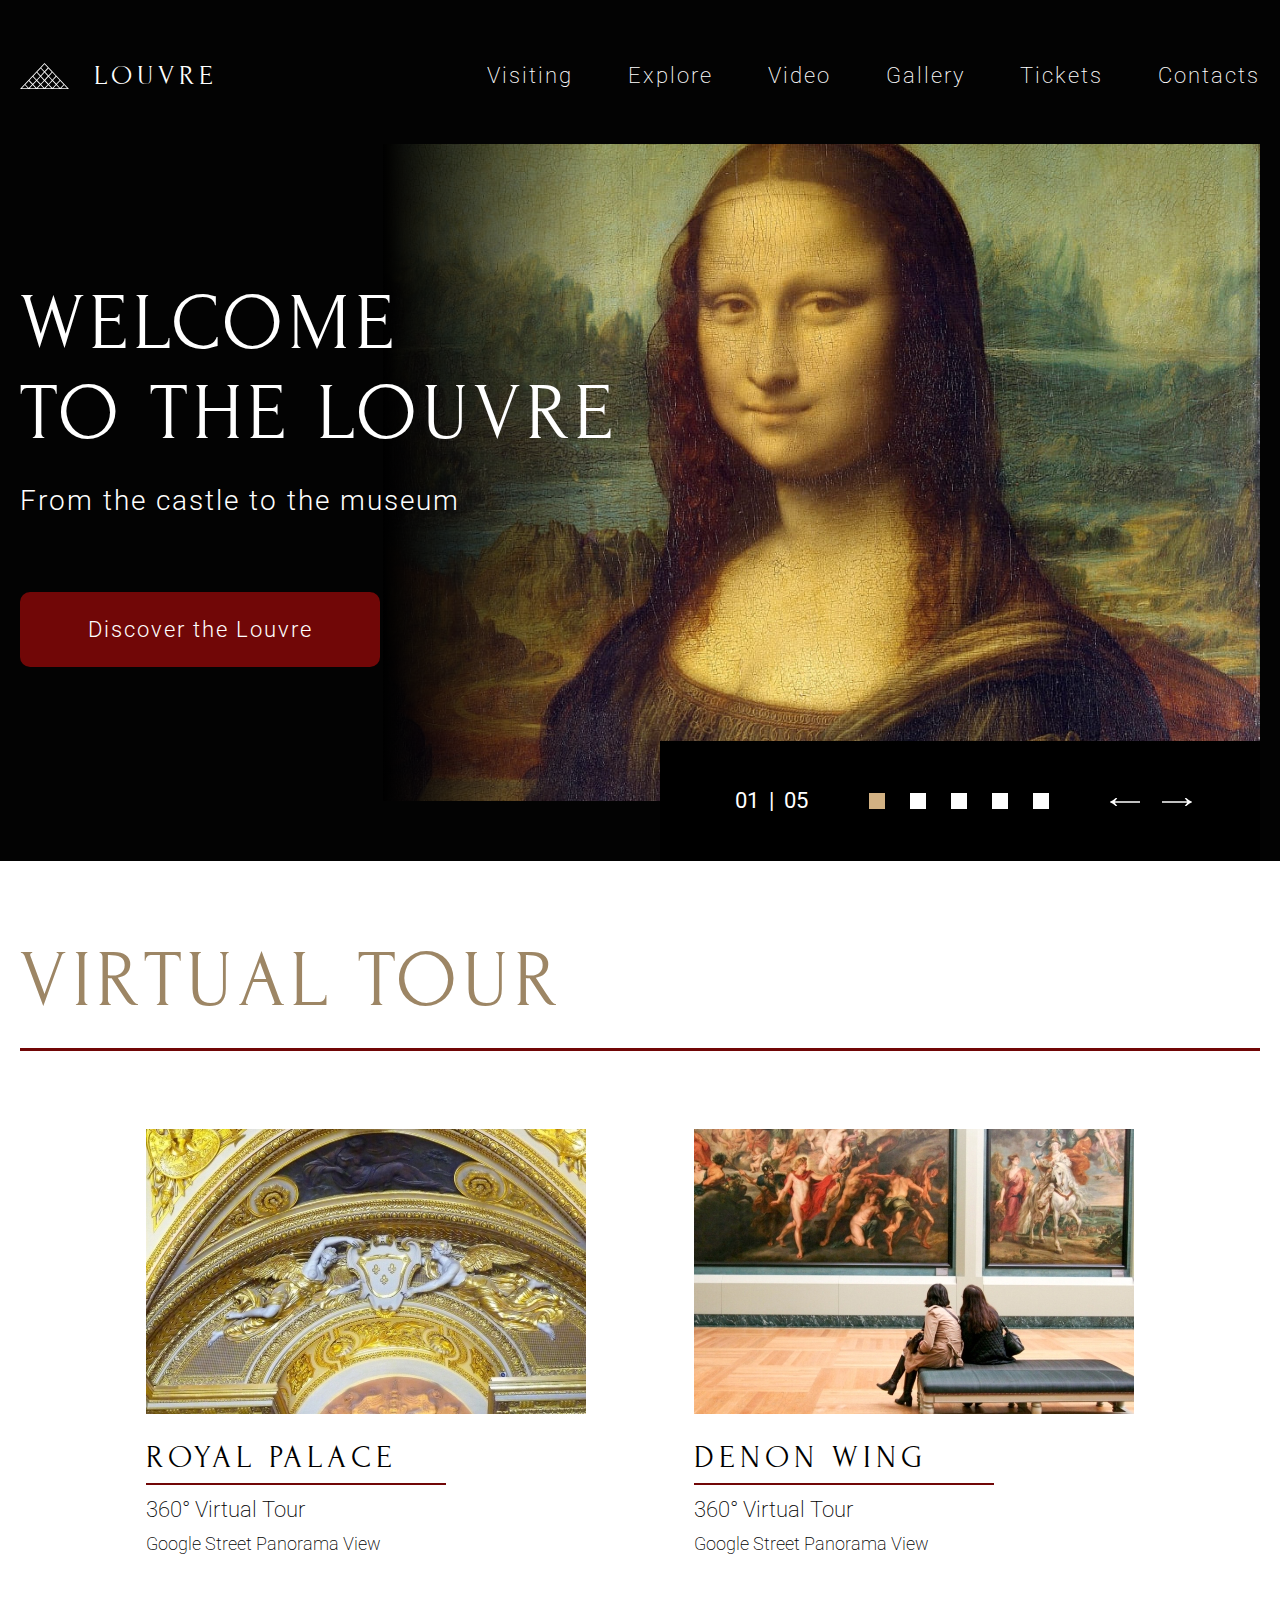
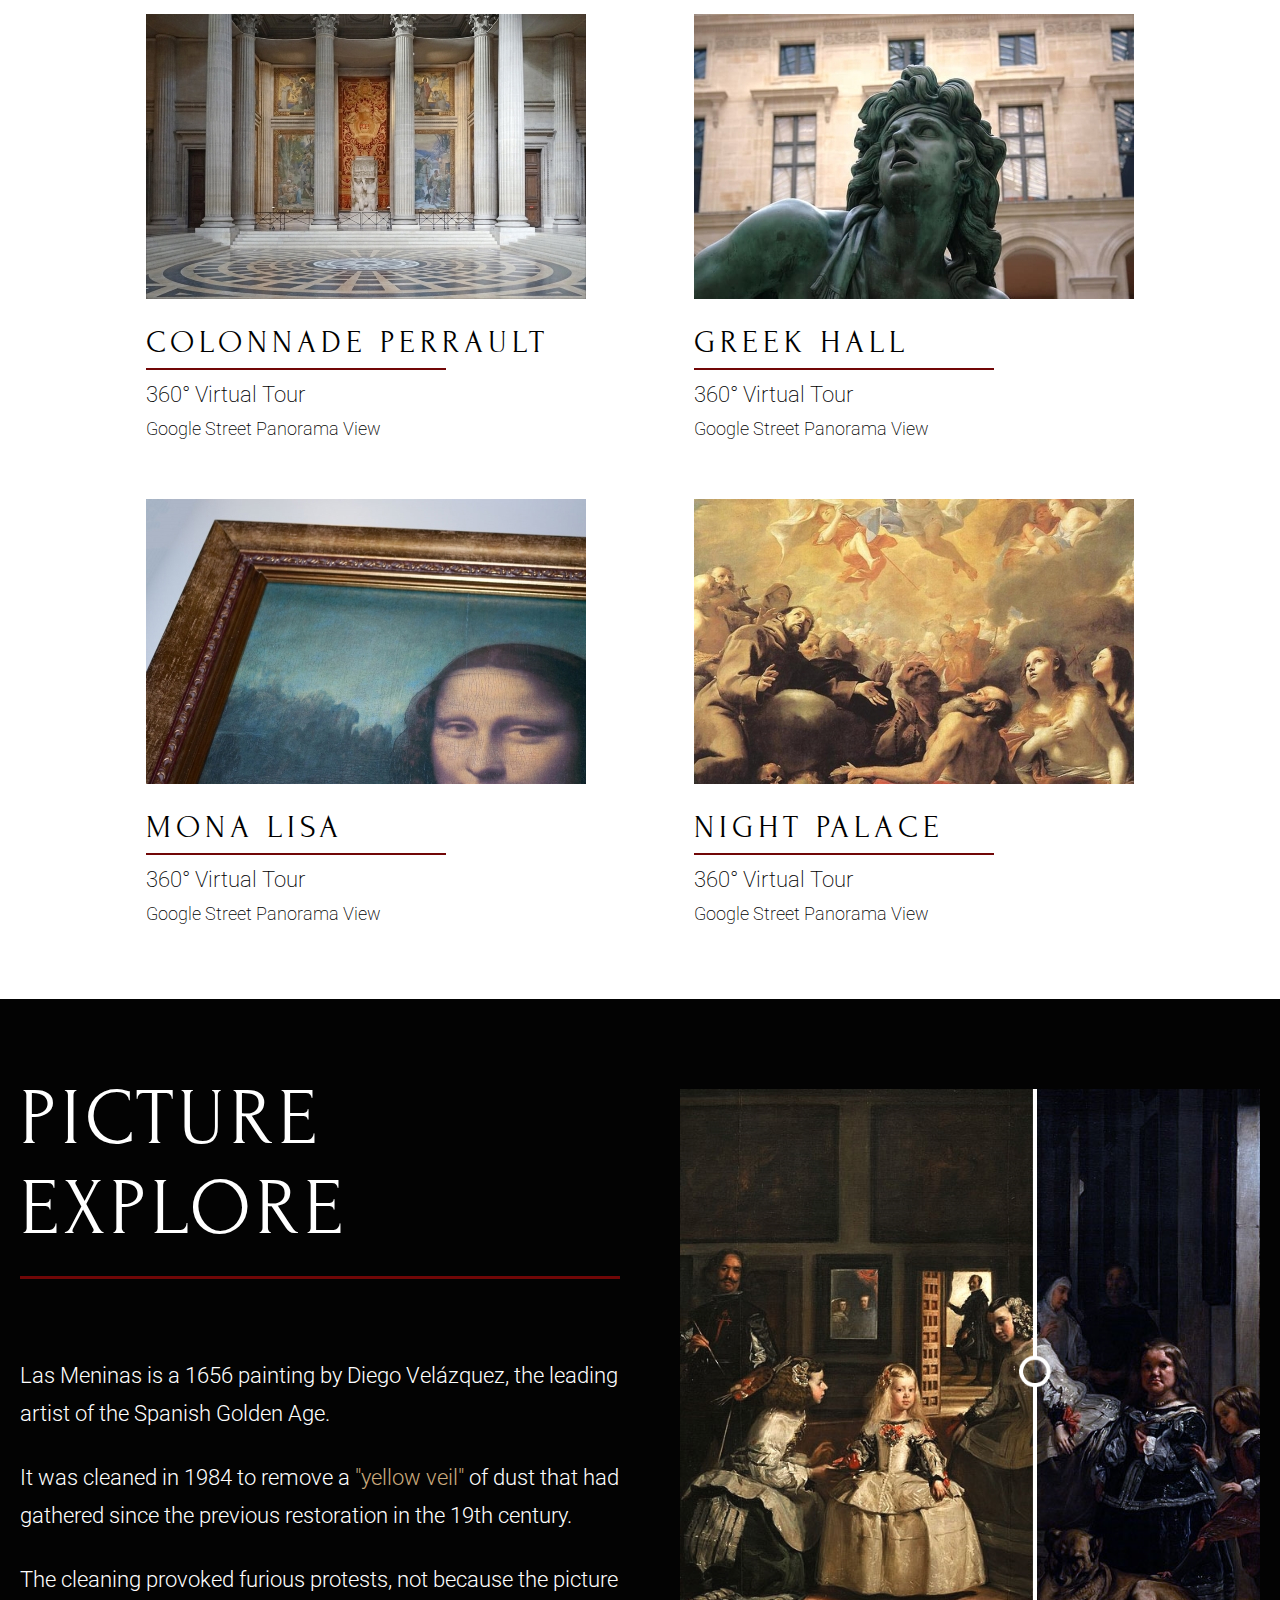
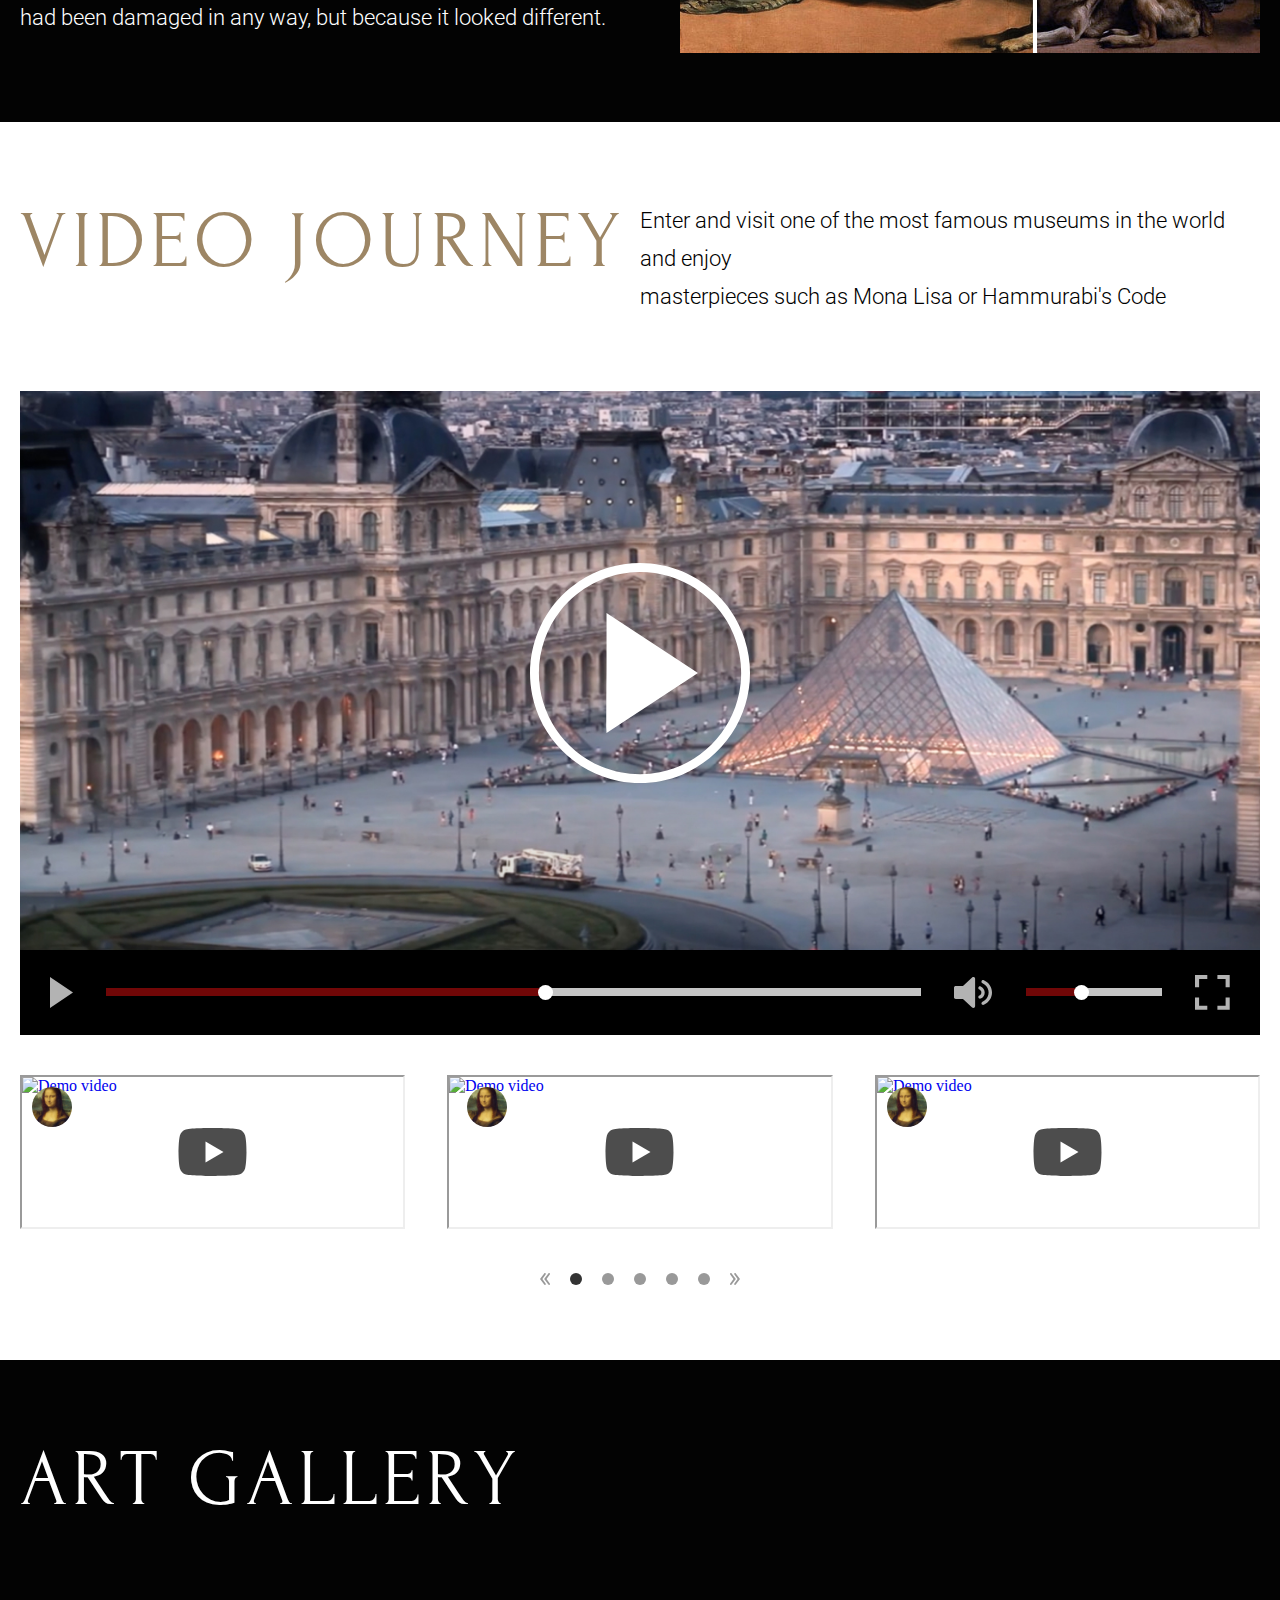
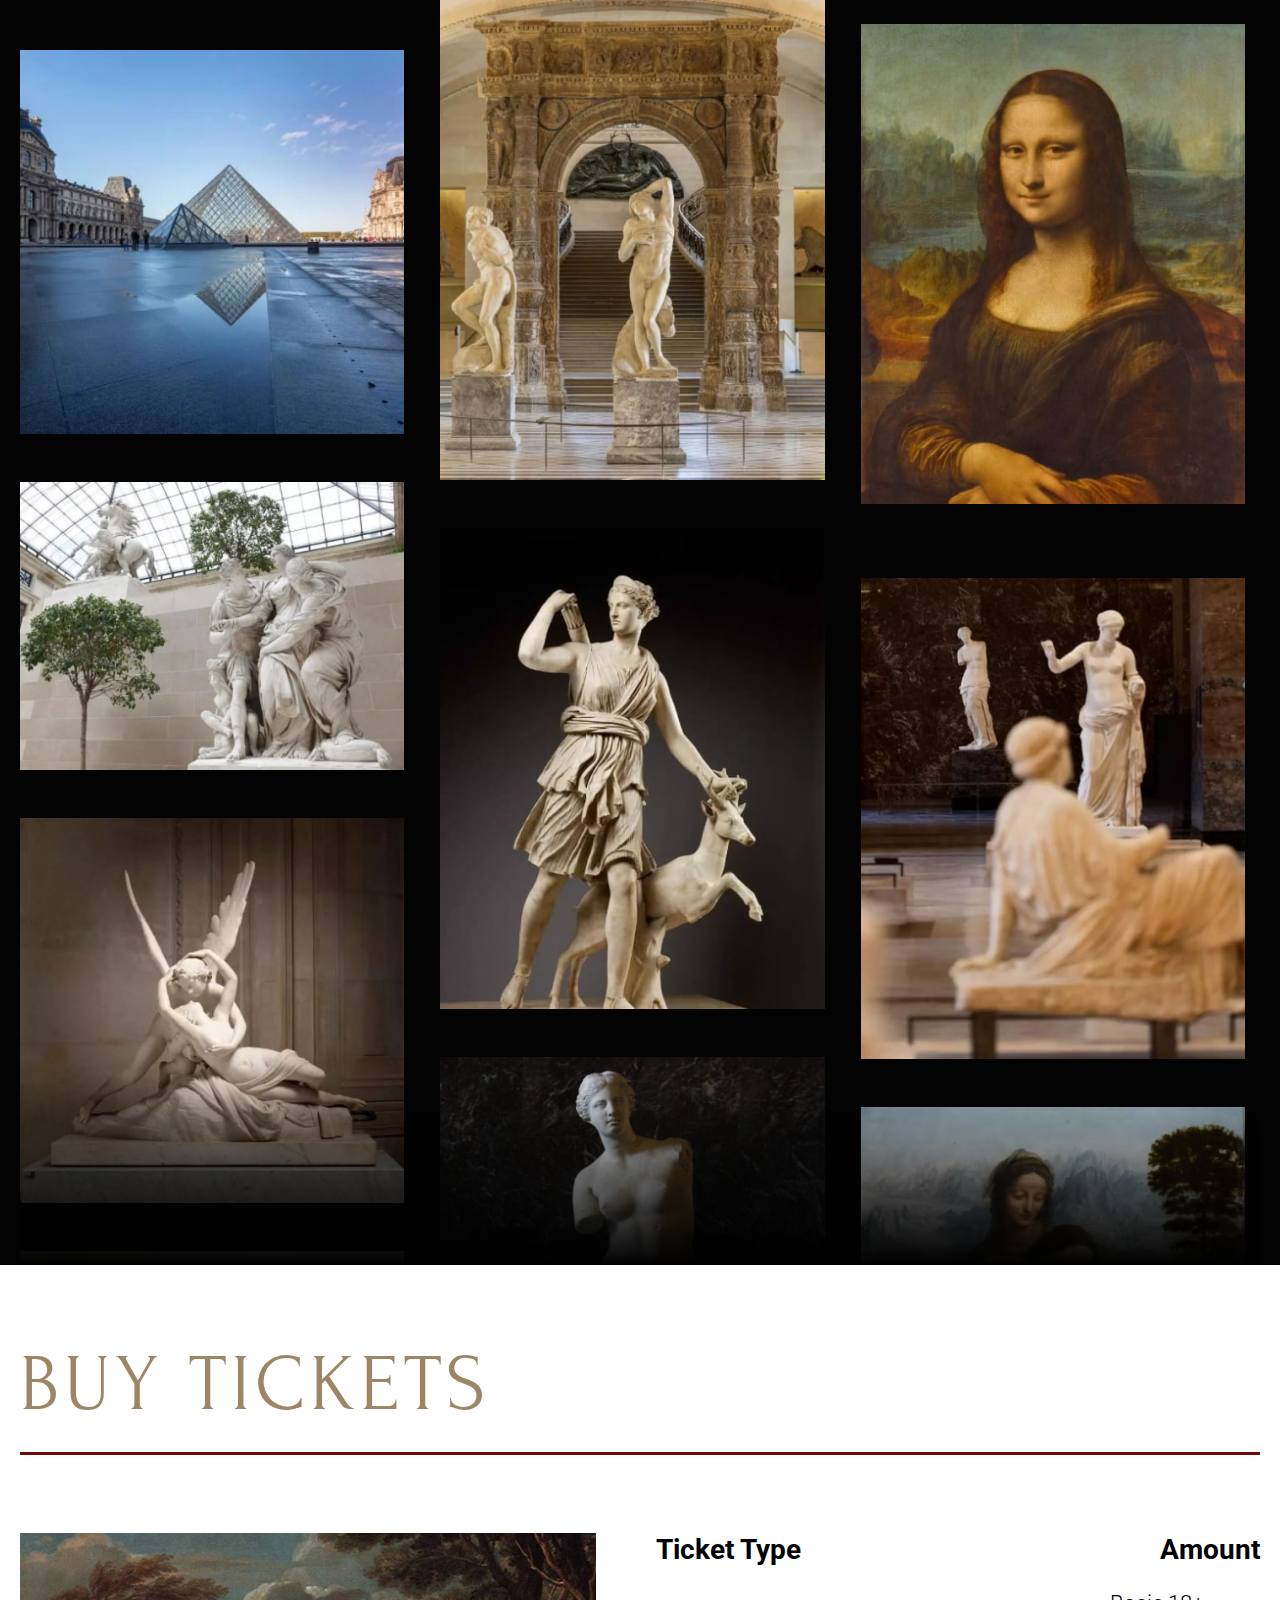
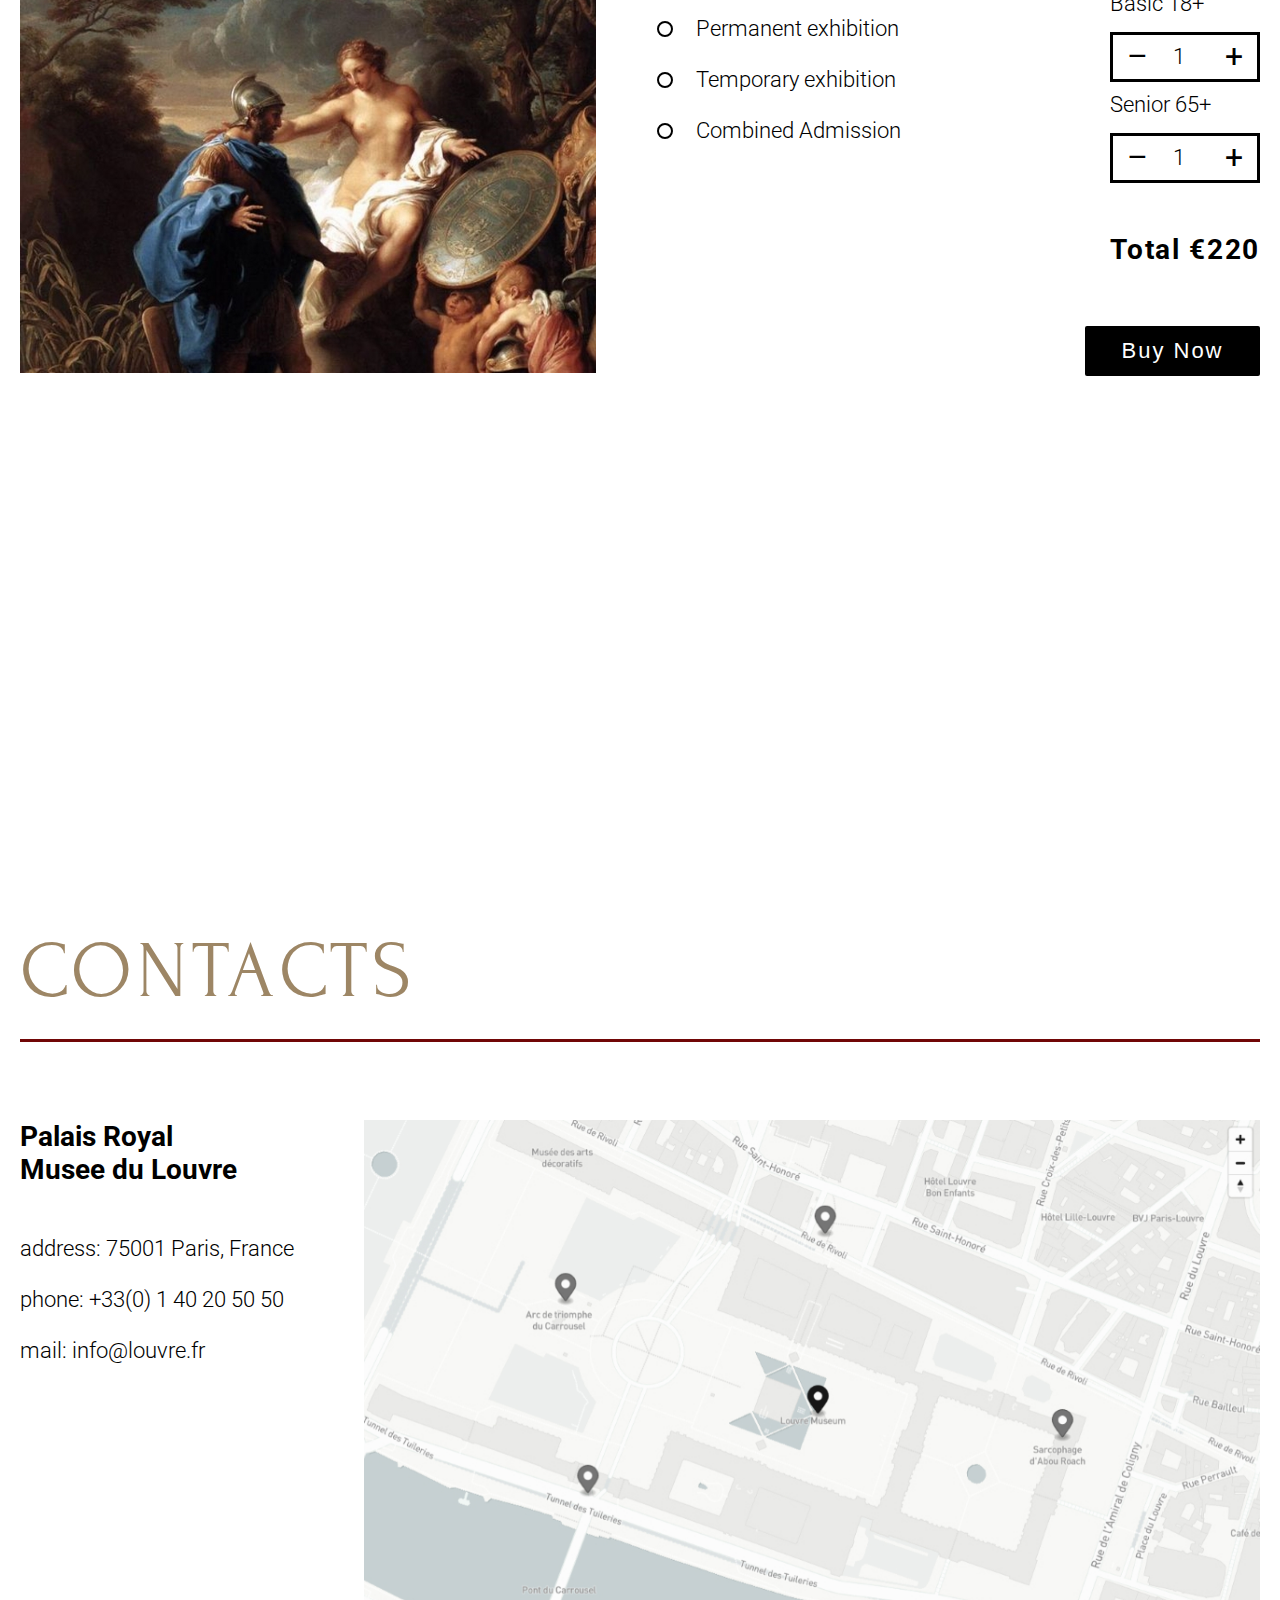
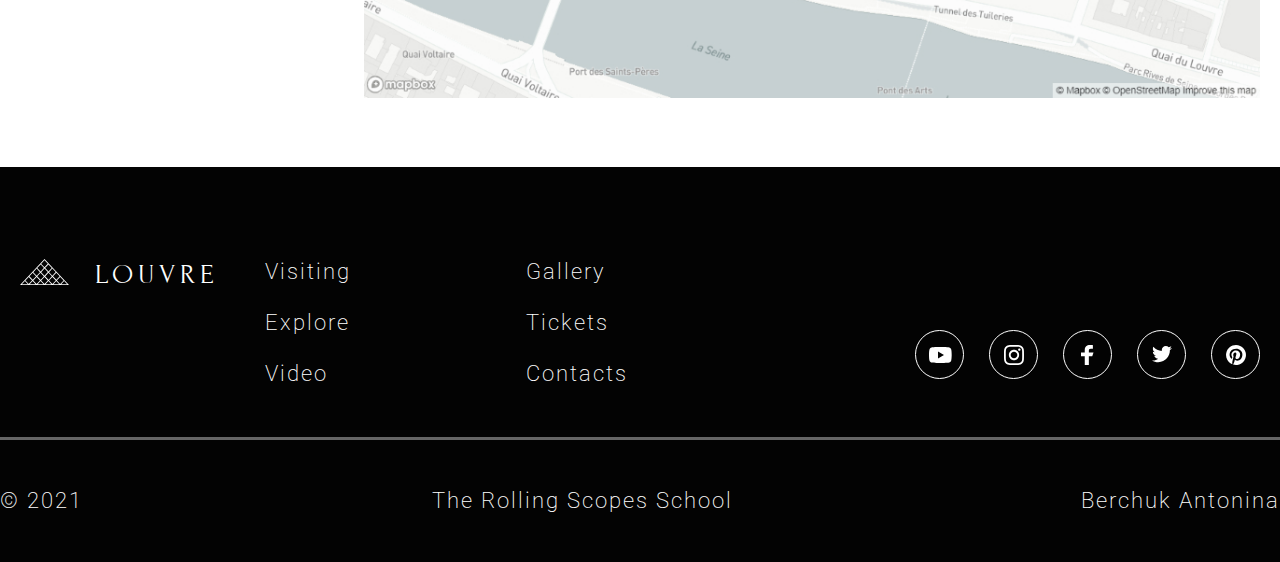
==== commit d97b6655: "feat: make video and image for 1024" ====
--- a/museum-adaptive/index.html
+++ b/museum-adaptive/index.html
@@ -160,6 +160,26 @@
             <iframe 
               width="452" height="254" 
               loading="lazy"
+              srcdoc="<style>*{padding:0;margin:0;overflow:hidden}
+                html,body{height:100%,position:relative}
+                a{text-decoration:none}
+                .iframe_video,.iframe_play{position:absolute;width:100%;top:0;bottom:0;margin:auto}                
+                .iframe_container{position:relative; display:flex; justify-content:space-around;gap:10px;margin:15px 36px 0 10px; }
+                p{position:relative;max-width:329; white-space: nowrap;overflow:hidden;text-overflow:ellipsis;color:#ffffff;font-family: 'Roboto',sans-serif;
+                  font-style: normal; font-weight: normal;font-size: 18px;line-height: 38px;}
+                .iframe_mona_lisa{min-width:40px;min-height:40px}
+                .iframe_dots{miw-width:4px;min-height:16px;overflow:visible}
+                @media (max-width: 1024px){.iframe_container{margin-top:10px;gap:5px}}
+                </style>
+                <a href=https://www.youtube.com/embed/aWmJ5DgyWPI?autoplay=0>
+                <img class='iframe_video'src=https://img.youtube.com/vi/aWmJ5DgyWPI/hqdefault.jpg alt='Demo video'>
+                <div class='iframe_container'>
+                  <img class='iframe_mona_lisa' src='assets/svg/you_tube_icons_mona_lisa.svg' alt='icons mona lisa'>
+                  <p>Exposition - Le Corps et l’Ame. De Donatello a Michel-Ange</p>
+                  <img class='iframe_dots' src='assets/svg/dots.svg' alt='icons dots'>
+                </div>
+                <img class='iframe_play' src='assets/svg/youtube_icons_play.svg' width='68' height='48' alt='icons play youtube'>
+                </a>"
               src="https://www.youtube.com/embed/aWmJ5DgyWPI?autoplay=0" title="YouTube video player"
               allow="accelerometer; autoplay; clipboard-write; encrypted-media; gyroscope; picture-in-picture"
               allowfullscreen>
@@ -169,6 +189,26 @@
             <iframe 
               width="452" height="254" 
               loading="lazy"
+              srcdoc="<style>*{padding:0;margin:0;overflow:hidden}
+                html,body{height:100%,position:relative}
+                a{text-decoration:none}
+                .iframe_video,.iframe_play{position:absolute;width:100%;top:0;bottom:0;margin:auto}                
+                .iframe_container{position:relative; display:flex; justify-content:space-around;gap:10px;margin:15px 36px 0 10px; }
+                p{position:relative;max-width:329; white-space: nowrap;overflow:hidden;text-overflow:ellipsis;color:#ffffff;font-family: 'Roboto',sans-serif;
+                  font-style: normal; font-weight: normal;font-size: 18px;line-height: 38px;}
+                .iframe_mona_lisa{min-width:40px;min-height:40px}
+                .iframe_dots{miw-width:4px;min-height:16px;overflow:visible}
+                @media (max-width: 1024px){.iframe_container{margin-top:10px;gap:5px}}
+                </style>
+                <a href=https://www.youtube.com/embed/Vi5D6FKhRmo?autoplay=0>
+                <img class='iframe_video'src=https://img.youtube.com/vi/Vi5D6FKhRmo/hqdefault.jpg alt='Demo video'>
+                <div class='iframe_container'>
+                  <img class='iframe_mona_lisa' src='assets/svg/you_tube_icons_mona_lisa.svg' alt='icons mona lisa'>
+                  <p>Au Louvre ! La Venus de Milo</p>
+                  <img class='iframe_dots' src='assets/svg/dots.svg' alt='icons dots'>
+                </div>
+                <img class='iframe_play' src='assets/svg/youtube_icons_play.svg' width='68' height='48' alt='icons play youtube'>
+                </a>"
               src="https://www.youtube.com/embed/Vi5D6FKhRmo?autoplay=0" title="YouTube video player"
               allow="accelerometer; autoplay; clipboard-write; encrypted-media; gyroscope; picture-in-picture"
               allowfullscreen>
@@ -178,6 +218,26 @@
             <iframe
               width="452" height="254" 
               loading="lazy"
+              srcdoc="<style>*{padding:0;margin:0;overflow:hidden}
+                html,body{height:100%,position:relative}
+                a{text-decoration:none}
+                .iframe_video,.iframe_play{position:absolute;width:100%;top:0;bottom:0;margin:auto}                
+                .iframe_container{position:relative; display:flex; justify-content:space-around;gap:10px;margin:15px 36px 0 10px; }
+                p{position:relative;max-width:329; white-space: nowrap;overflow:hidden;text-overflow:ellipsis;color:#ffffff;font-family: 'Roboto',sans-serif;
+                  font-style: normal; font-weight: normal;font-size: 18px;line-height: 38px;}
+                .iframe_mona_lisa{min-width:40px;min-height:40px}
+                .iframe_dots{miw-width:4px;min-height:16px;overflow:visible}
+                @media (max-width: 1024px){.iframe_container{margin-top:10px;gap:5px}}
+                </style>
+                <a href=https://www.youtube.com/embed/NOhDysLnTvY?autoplay=0>
+                <img class='iframe_video'src=https://img.youtube.com/vi/NOhDysLnTvY/hqdefault.jpg alt='Demo video'>
+                <div class='iframe_container'>
+                  <img class='iframe_mona_lisa' src='assets/svg/you_tube_icons_mona_lisa.svg' alt='icons mona lisa'>
+                  <p>Promenade dans les collections mesopotamiennes</p>
+                  <img class='iframe_dots' src='assets/svg/dots.svg' alt='icons dots'>
+                </div>
+                <img class='iframe_play' src='assets/svg/youtube_icons_play.svg' width='68' height='48' alt='icons play youtube'>
+                </a>"
               src="https://www.youtube.com/embed/NOhDysLnTvY?autoplay=0" title="YouTube video player"
               allow="accelerometer; autoplay; clipboard-write; encrypted-media; gyroscope; picture-in-picture"
               allowfullscreen>
@@ -212,7 +272,11 @@
       <div class="container">
         <h2>Buy tickets</h2>
         <div class="tickets_section">
-          <img src="assets/img/buy_tickets.jpg" alt="picture">
+          <picture>
+            <source srcset="assets/img/buy_tickets_1024.jpg" media="(max-width: 1024px)">
+            <source srcset="assets/img/buy_tickets.jpg">
+            <img src="assets/img/buy_tickets.jpg" alt="picture"> 
+          </picture>          
           <div class="tickets_section_sale">
             <div class="tickets_section_sale_type">
               <p>Ticket Type</p>
@@ -245,7 +309,7 @@
                   <button type="button" onclick="this.previousElementSibling.stepUp()">+</button>
                 </div>
               </div>
-              <p class="tickets_section_sale_price">Total € 220</p>
+              <p class="tickets_section_sale_price">Total €<span>220</span></p>
               <button class="tickets_section_sale_button">Buy Now</button>
             </div>
           </div>
@@ -265,7 +329,11 @@
             </address>
           </div>
           <div class="contacts_map">
-            <img src="assets/img/map.jpg" alt="map">
+            <picture>
+              <source srcset="assets/img/map_1024.jpg" media="(max-width: 1024px)">
+              <source srcset="assets/img/map.jpg">
+              <img src="assets/img/map.jpg" alt="map">
+            </picture>
           </div>
         </div>
       </div>
--- a/museum-adaptive/style.css
+++ b/museum-adaptive/style.css
@@ -1701,12 +1701,84 @@
     height: 700px;
   }
 
+  .video_container {
+    margin-top: 40px;
+  }
+
   .video_section_title p {
     display: none;
   }
 
+  .video_control_panel {
+    height: 60px;
+    bottom: -55px;
+    padding: 0 40px;
+  }
+
+  .video_control_panel .play_pause {
+    width: 23px;
+    height: 30px;
+    background-size: 23px 30px;
+  }
+
+  .video_control_panel #seek_bar {
+    width: 55.07vw;
+    height: 5px;
+    background: linear-gradient(to right, #710707 0%, #710707 40%, #C4C4C4 40%, #C4C4C4 100%);
+  }
+
+  .video_control_panel .volume {
+    width: 26px;
+    height: 20px;
+    background-size: 26px 20px;
+  }
+
+  .video_control_panel #volume_bar {
+    width: 13.96vw;
+    height: 5px;
+    background: linear-gradient(to right, #710707 0%, #710707 39%, #C4C4C4 39%, #C4C4C4 100%);
+  }
+
+  .video_control_panel .full_screen {
+    width: 26px;
+    height: 26px;
+    background-size: 26px;
+  }
+
+  .video_control_panel #seek_bar::-webkit-slider-thumb,
+  .video_control_panel #volume_bar::-webkit-slider-thumb  {
+    height: 13px;
+    width: 13px;
+  }
+
+  .video_container img {
+    height: 152px;
+    width: 152px;
+  }
+
+  .video_slider {
+    margin-top: 95px;
+  }
+
+  .video_slider_item iframe {
+    height: 16.6vw;
+  }
+
+  .video_slider_switch {
+    margin-top: 32px;
+  }
+
   .gallery_section h2{
     margin: 60px 0;
+  }
+
+  .gallery_list_inner {
+    height: 1450px
+  }
+
+  .gallery_list img {
+    width: 29.69vw;
+    height: auto;
   }
 
   #tickets h2 {
@@ -1720,7 +1792,7 @@
 
   .tickets_section {
     margin-top: 83px;
-    margin-bottom: 60px;
+    margin-bottom: 55px;
   }
 
   .tickets_section img {
@@ -1738,15 +1810,22 @@
   }
 
   .tickets_section_sale_amount {
-    margin-right: 29px;
+    margin-right: 30px;
   }
 
   .tickets_section_sale_amount .amount_ticket, 
+  .tickets_section_sale_amount .amount_ticket:first-of-type {
+    margin: 0;
+    margin-top: 29px;
+  }
+
   .tickets_section_sale_amount .tickets_section_sale_price {
-    margin: 0;
-    margin-top: 28px;
-  }
-
+    margin-top: 25px;
+  }
+  .tickets_section_sale_price span{
+    padding-left: 13px;
+  }
+  
   .tickets_section_sale_amount p {
     text-align: left;
   }
@@ -1767,7 +1846,7 @@
   }
 
   #contacts h2::after {
-    bottom: -20px;
+    bottom: -23px;
   }
 
   .contacts_section {
@@ -1798,8 +1877,12 @@
     height: auto;
   }
 
+  .footer {
+    margin-top: 60px;
+  }
+
   .footer_section_navigation {
-    padding-top: 60px;
+    padding-top: 62px;
     width: 56%;
   }
 
@@ -1808,7 +1891,7 @@
   }
 
   .footer_socials_list {
-    margin-top: 145px;
+    margin-top: 143px;
   }
 
   .footer_up {
@@ -1817,6 +1900,17 @@
 
   .footer_section_copyright {
     padding: 50px 0;
+  }
+
+  .form_tickets_container {
+    width: 100vw;
+    height: 758px;
+    margin: 0;
+    margin-top:10px;
+  }
+
+  .form_tickets_container {
+    padding: 75px 27px 30px;
   }
 
 }
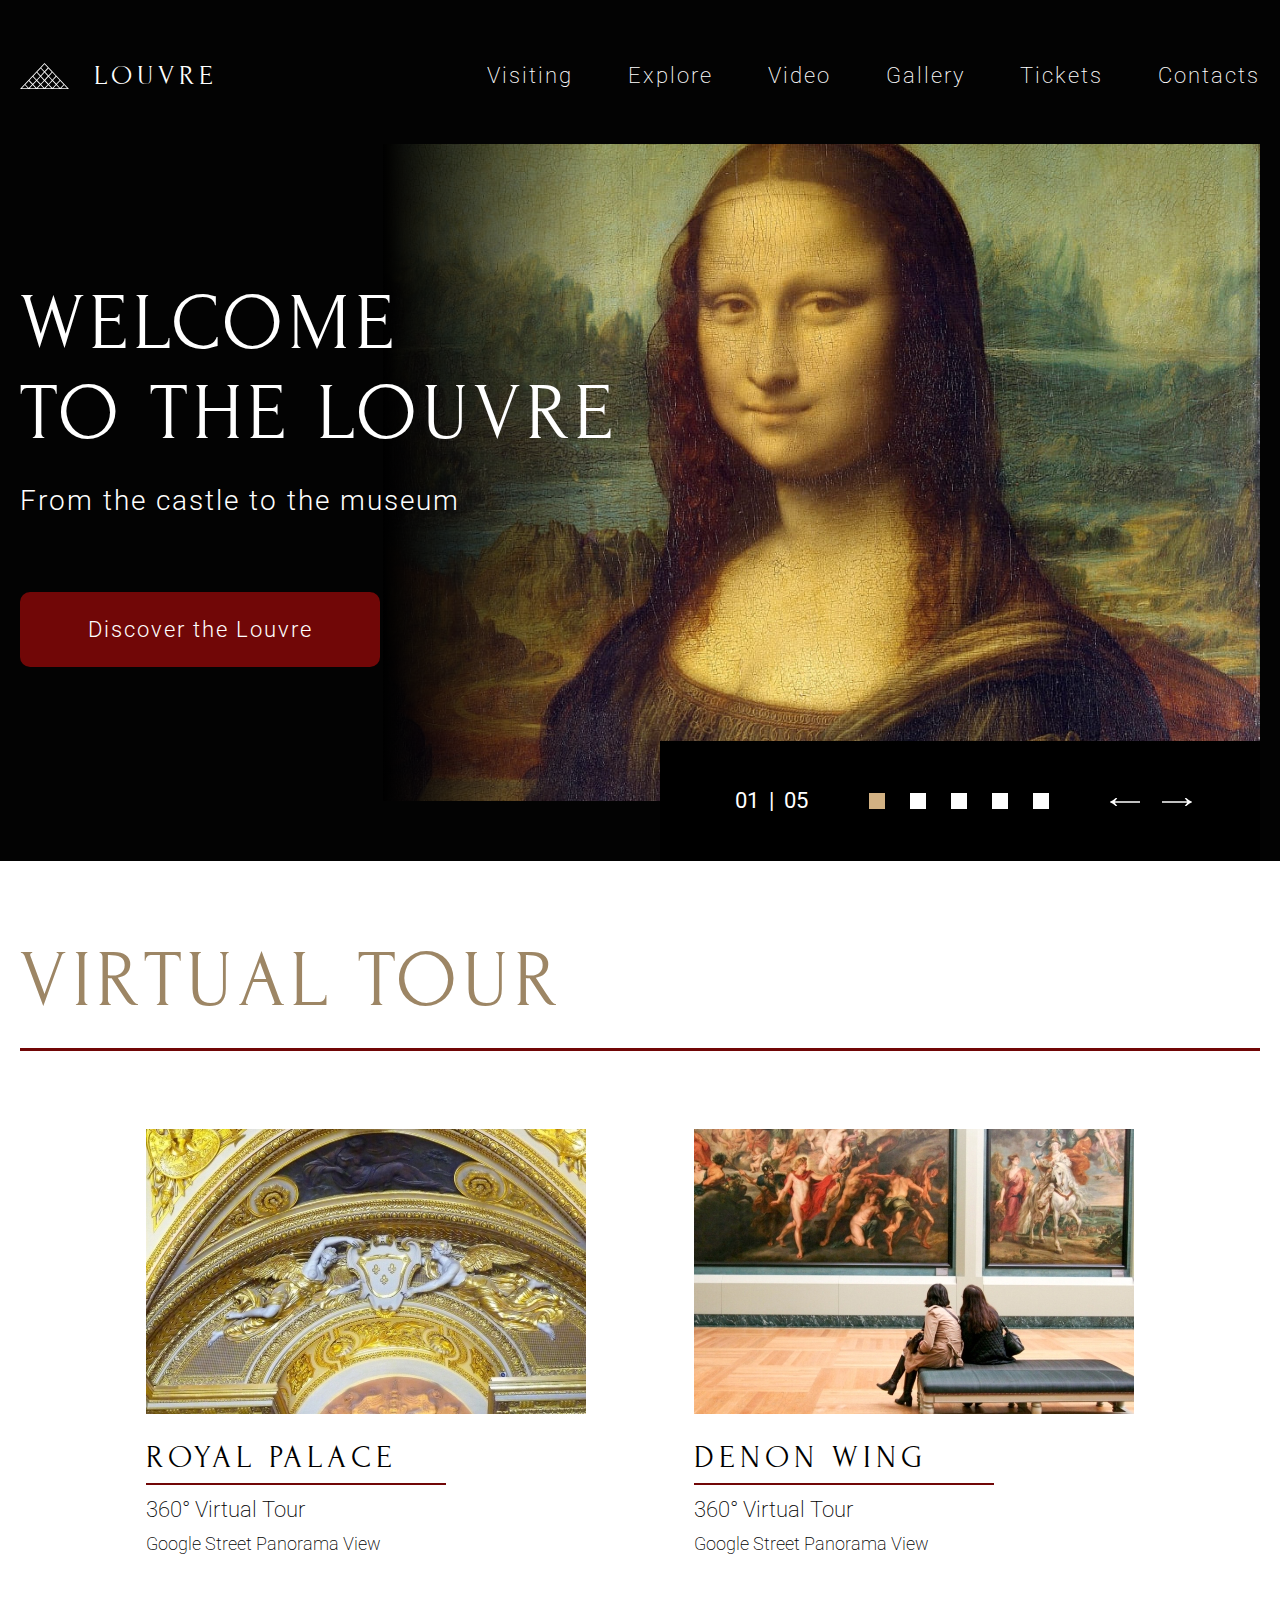
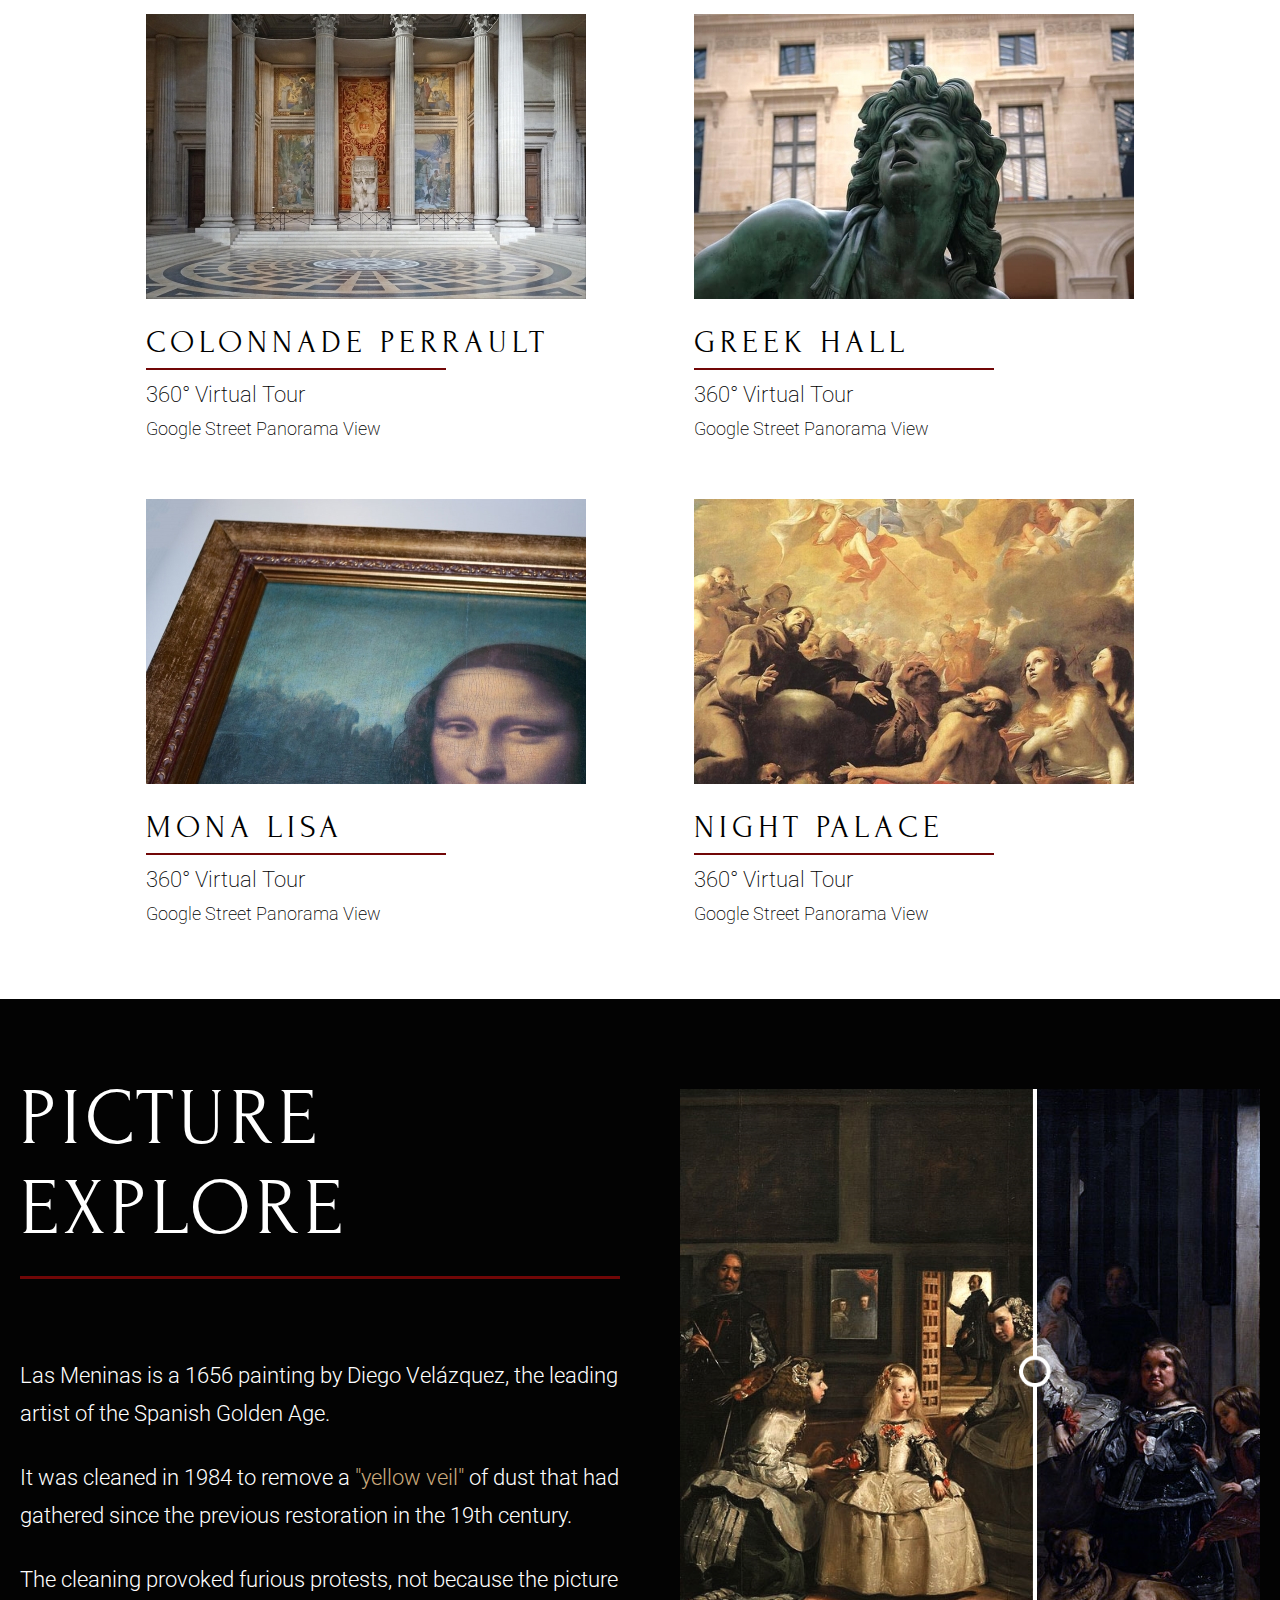
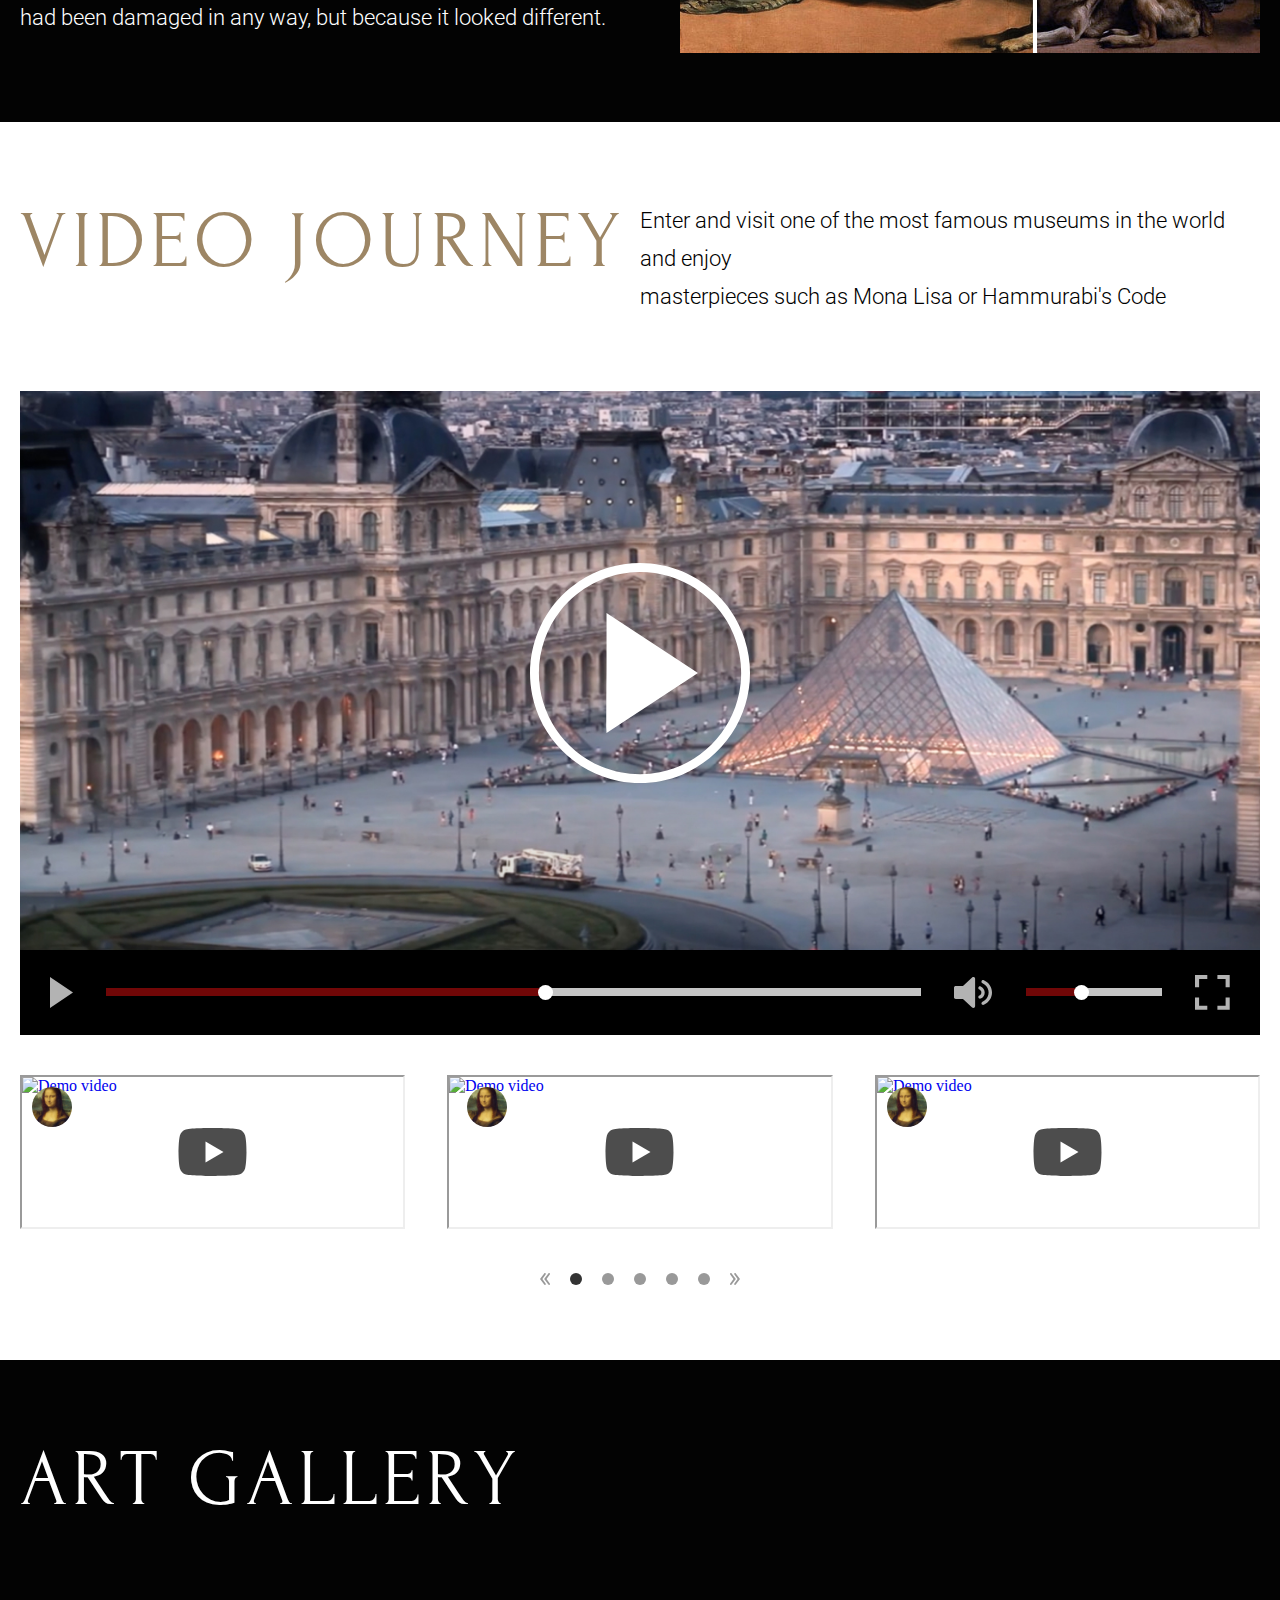
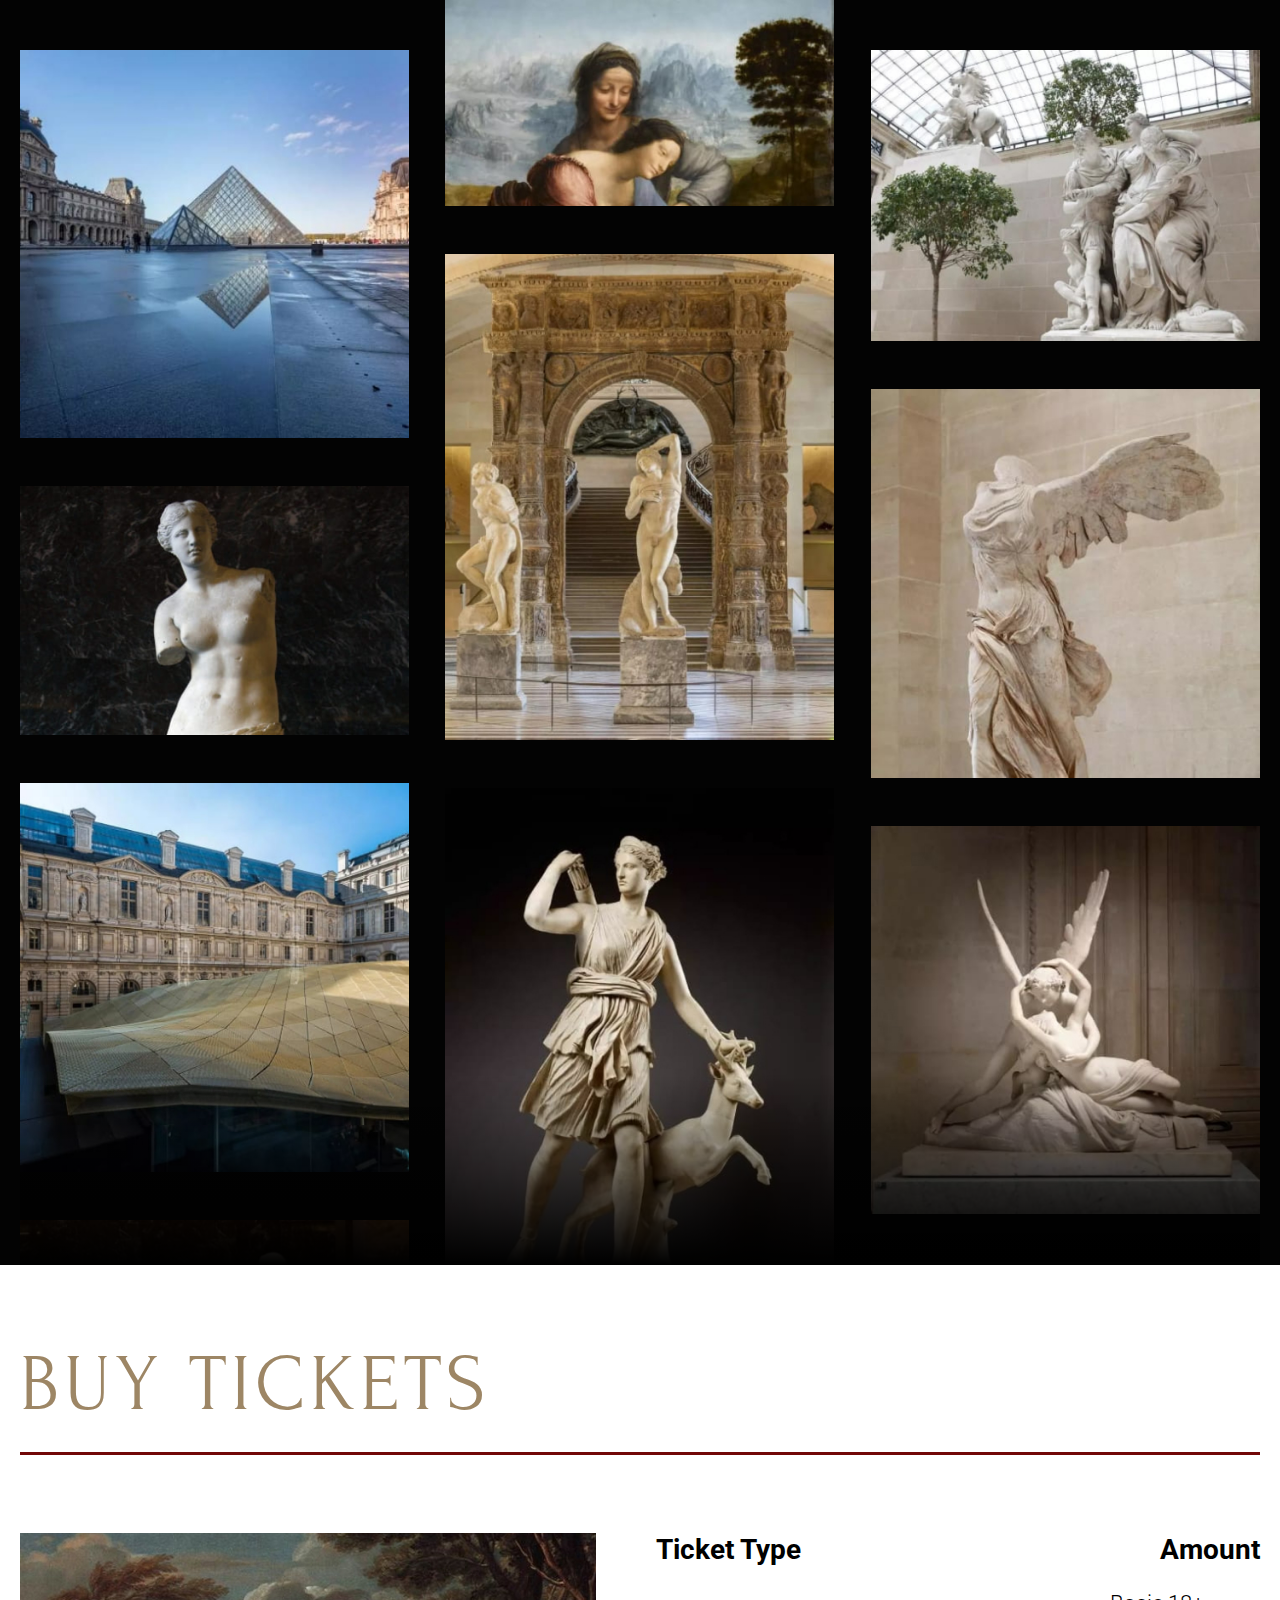
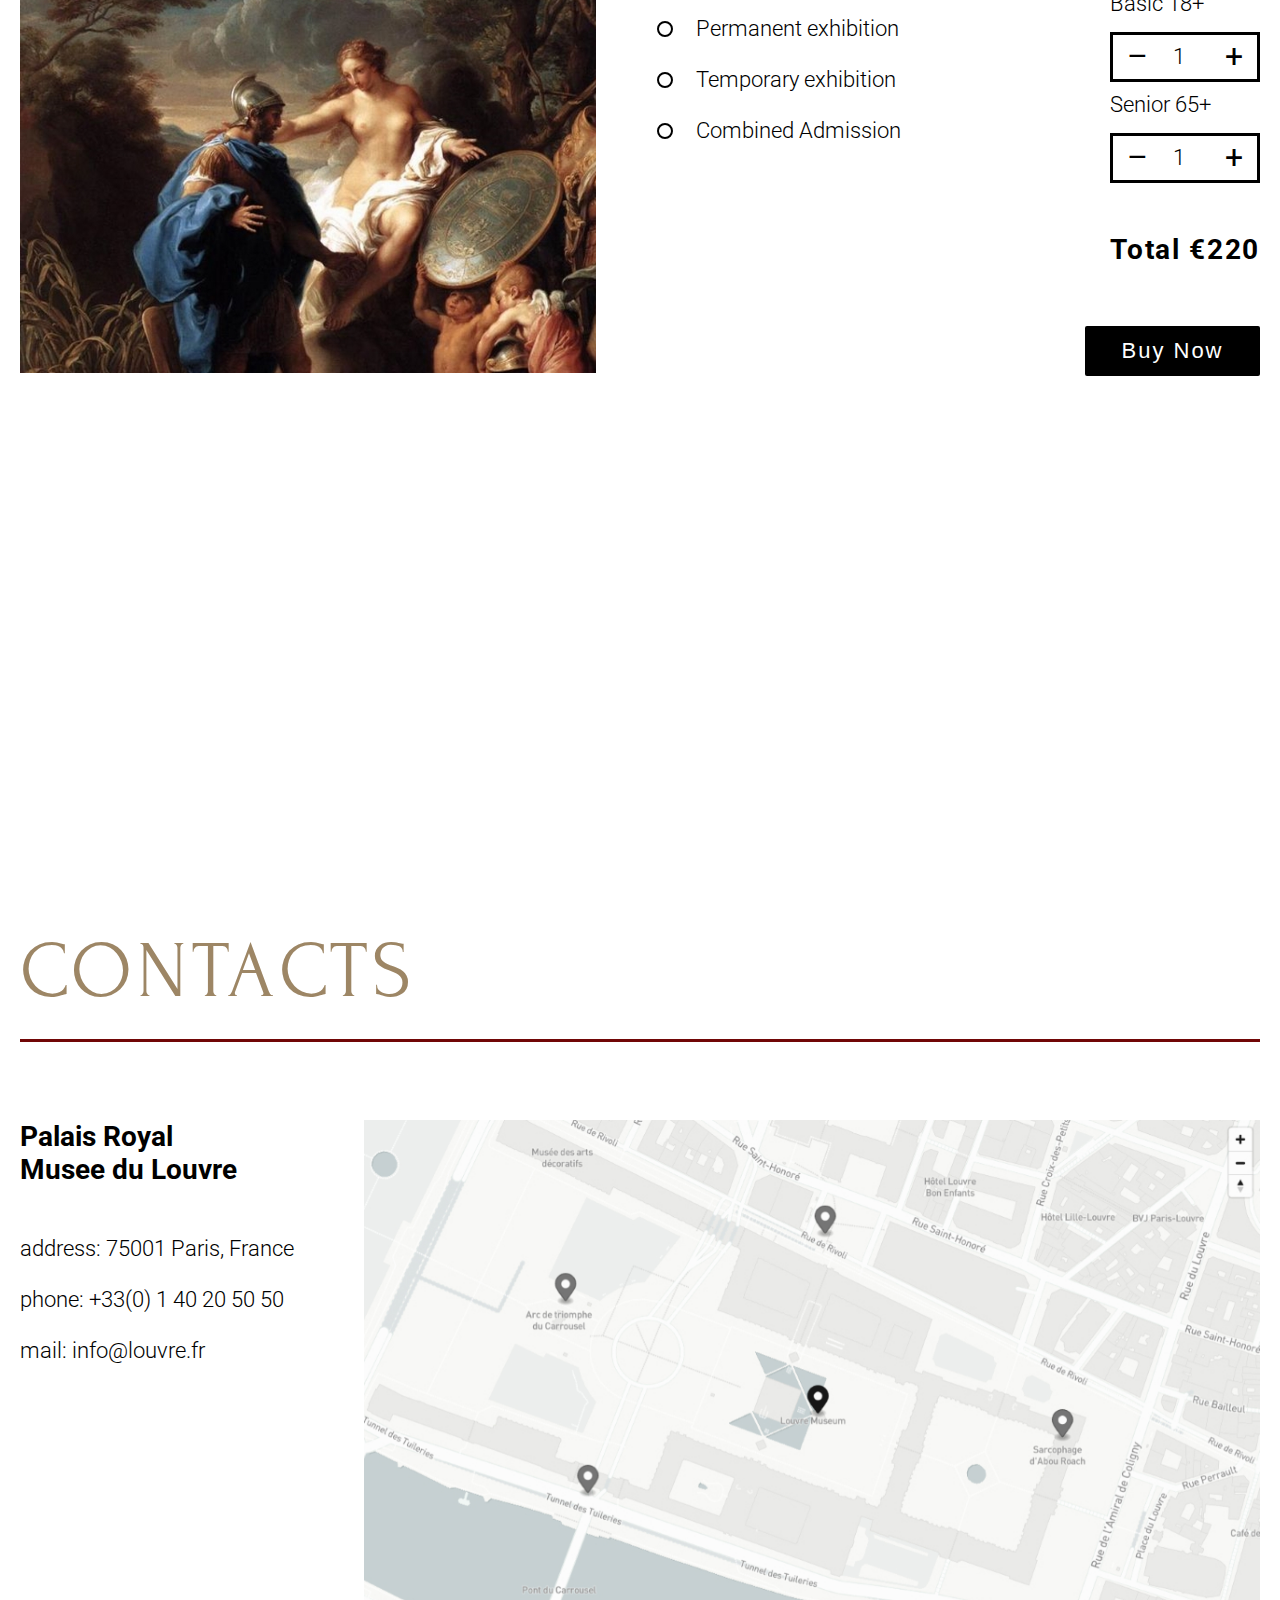
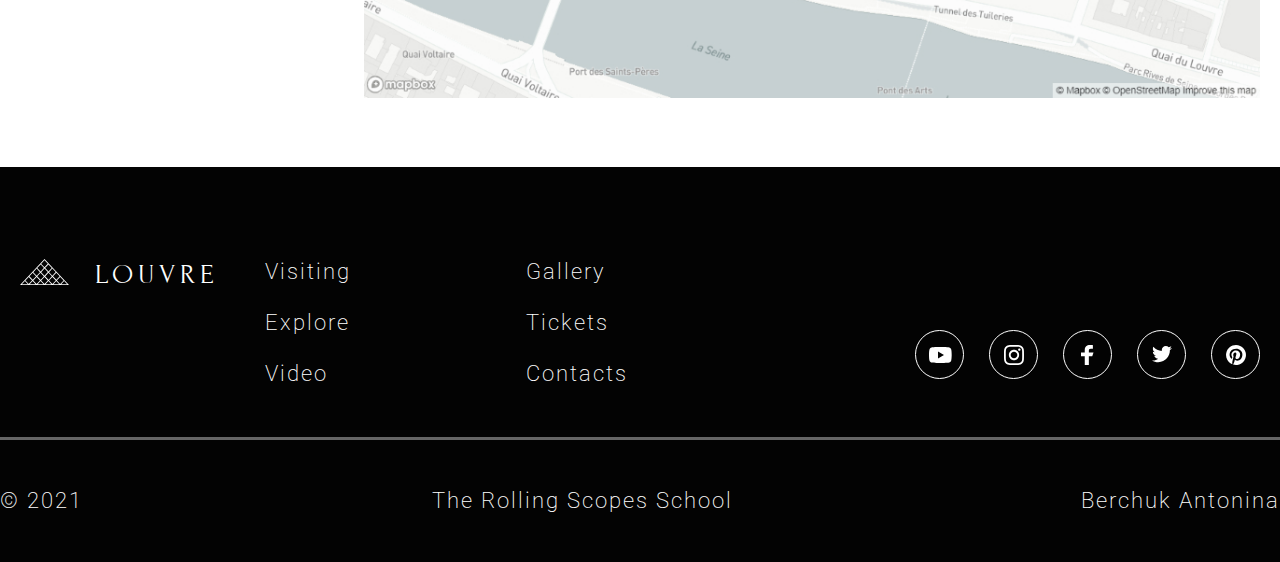
==== commit f39e82f7: "feat: make video and image for 768" ====
--- a/museum-adaptive/index.html
+++ b/museum-adaptive/index.html
@@ -22,24 +22,31 @@
           <h1>Louvre</h1>
         </div>
         <nav class="header_navigation">
+          <div class="header_burger">
+            <div class="header_burger_span">
+              <span></span>
+              <span></span>
+              <span></span>
+            </div>
+          </div>
           <ul class="header_navigation_list">
             <li>
-              <a href="#visiting">Visiting</a>
-            </li>
-            <li>
-              <a href="#explore">Explore</a>
-            </li>
-            <li>
-              <a href="#video">Video</a>
-            </li>
-            <li>
-              <a href="#gallery">Gallery</a>
-            </li>
-            <li>
-              <a href="#tickets">Tickets</a>
-            </li>
-            <li>
-              <a href="#contacts">Contacts</a>
+              <a href="#visiting">Visiting<img src="assets/svg/greater_than_sign.svg" alt="greater than sign"></a>
+            </li>
+            <li>
+              <a href="#explore">Explore<img src="assets/svg/greater_than_sign.svg" alt="greater than sign"></a>
+            </li>
+            <li>
+              <a href="#video">Video<img src="assets/svg/greater_than_sign.svg" alt="greater than sign"></a>
+            </li>
+            <li>
+              <a href="#gallery">Gallery<img src="assets/svg/greater_than_sign.svg" alt="greater than sign"></a>
+            </li>
+            <li>
+              <a href="#tickets">Tickets<img src="assets/svg/greater_than_sign.svg" alt="greater than sign"></a>
+            </li>
+            <li>
+              <a href="#contacts">Contacts<img src="assets/svg/greater_than_sign.svg" alt="greater than sign"></a>
             </li>
           </ul>
         </nav>
@@ -273,7 +280,8 @@
         <h2>Buy tickets</h2>
         <div class="tickets_section">
           <picture>
-            <source srcset="assets/img/buy_tickets_1024.jpg" media="(max-width: 1024px)">
+            <source srcset="assets/img/buy_tickets_1024.jpg" media="(max-width: 1024px) and (min-width: 769px)">
+            <source srcset="assets/img/buy_tickets.jpg" media="(max-width: 768px)">
             <source srcset="assets/img/buy_tickets.jpg">
             <img src="assets/img/buy_tickets.jpg" alt="picture"> 
           </picture>          
@@ -330,7 +338,8 @@
           </div>
           <div class="contacts_map">
             <picture>
-              <source srcset="assets/img/map_1024.jpg" media="(max-width: 1024px)">
+              <source srcset="assets/img/map_1024.jpg" media="(max-width: 1024px) and (min-width: 769px)">
+              <source srcset="assets/img/map_768.jpg" media="(max-width: 768px)">
               <source srcset="assets/img/map.jpg">
               <img src="assets/img/map.jpg" alt="map">
             </picture>
@@ -429,13 +438,13 @@
           <div class="form_tickets_count">
             <p>Entry ticket</p>
             <div class="form_tickets_count_grid">
-              <p>Basic 18+</p>
+              <p>Basic 18+ (20 €)</p>
               <div class="form_tickets_count_input">
                 <button type="button" onclick="this.nextElementSibling.stepDown()">–</button>
                 <input type="number" min="0" max="20" value="2" readonly class="form_tickets_count_number">
                 <button type="button" onclick="this.previousElementSibling.stepUp()">+</button>
               </div>
-              <p>Senior 65+</p>
+              <p>Senior 65+ (10 €)</p>
               <div class="form_tickets_count_input">
                 <button type="button" onclick="this.nextElementSibling.stepDown()">–</button>
                 <input type="number" min="0" max="20" value="2" readonly class="form_tickets_count_number">
@@ -513,5 +522,6 @@
   <script src="slider.js"></script>
   <script src="gallery.js"></script>
   <script src="form.js"></script>
+  <script src="burger_menu.js"></script>
 </body>
 </html>--- a/museum-adaptive/style.css
+++ b/museum-adaptive/style.css
@@ -47,6 +47,7 @@
 }
 
 .header_container {
+  position: relative;
   display: flex;
   justify-content: space-between;
   align-items: center;
@@ -81,6 +82,12 @@
   max-width: 775px;
 }
 
+.header_burger {
+    position: absolute;
+    top: 56px;
+    right: 0;
+}
+
 .header_navigation_list {
   display: flex;
   justify-content: space-between;
@@ -102,6 +109,10 @@
   line-height: 26px;
   color: #ffffff; 
   letter-spacing: 2px;
+}
+
+.header_navigation_list li a img {
+  display: none;
 }
 
 .header_navigation_list li a:hover,
@@ -223,7 +234,6 @@
   position: relative;
   display: block;
   padding-top: 150px;
-  /*padding-bottom:272px;*/
   color: #ffffff;
   font-style: normal;
   z-index: 4;
@@ -618,17 +628,34 @@
 }
 
 .gallery_list_inner {
-  height: 2300px;
+  height: 2500px;
   display: flex;
   flex-direction: column;
   justify-content: start;
   flex-wrap: wrap;
-  gap: 24px 36px;
+  gap: 24px 18px;
   overflow-x: hidden;
 }
 
 .gallery_list_inner img {
   margin-top: 24px;
+}
+
+.gallery_list_inner::before,
+.gallery_list_inner::after {
+  content: '';
+  height: 100%;
+  width:0;
+  background-color:red;
+  order:1;
+}
+
+.gallery_list_inner img:nth-child(n+5){
+  order:1;
+}
+
+.gallery_list_inner img:nth-child(n+9){
+  order:2;
 }
 
 .gallery_list img:nth-of-type(1){
@@ -1107,6 +1134,7 @@
 
 .form_tickets_date input, 
 .form_tickets_date select {
+  box-sizing:border-box;
   text-indent: 43px;
   box-sizing: border-box;
   width: 100%;
@@ -1130,6 +1158,7 @@
   margin: 0;
   padding: 0;
   position: relative;
+  font-family: 'Forum', cursive;
   font-style: normal;
   font-weight: normal;
   font-size: 18px;
@@ -1154,9 +1183,14 @@
   justify-content: space-between;
   flex-wrap: wrap;
   gap: 20px;
-  margin-top: 22px;
-}
-
+  margin-top: 18px;
+}
+
+.form_tickets_count_grid p {
+  font-family: 'Roboto',sans-serif;
+  line-height: 21px;
+  color:#000000;
+}
 
 .form_tickets_count_input {
   box-sizing: border-box;
@@ -1492,6 +1526,10 @@
     padding: 0 20px;
   }
 
+  .header_burger {
+    display: none;
+  }
+
   .welcome_section {
     height: 55.48vw;
   }
@@ -1540,15 +1578,10 @@
     height: 1265px;
   }
 
-  .gallery_list_inner{
-    height: 1700px;
-  }
-
   .gallery_list_inner img {
-    width: calc(33vw - 38px);
+    width: calc(33.33vw - 38px);
   }
   
-
   .tickets_section img {
     width: 45vw;
     height: auto;
@@ -1564,6 +1597,17 @@
 
   .footer_section_copyright {
     padding: 50px 0;
+  }
+  
+  .form_tickets_container {
+    width: 100vw;
+    height: 758px;
+    margin: 0;
+    margin-top: 50px;
+  }
+
+  .form_tickets_container {
+    padding: 75px 27px 30px;
   }
 
 }
@@ -1584,6 +1628,109 @@
     line-height: 75px;
   }
 
+  header {
+    height: 130px;
+  }
+
+  .header_logo {
+    padding: 45px 0;
+    background-color: #000000;
+    z-index: 20;
+  }
+
+  .header_container {
+    padding: 0;
+  }
+
+
+  .header_burger {
+    display: block;
+  }
+
+  .header_burger_span {
+    position:absolute;
+    top:0;
+    transform: translateX(-100%);
+    z-index: 5;
+    display: block;
+    width: 32px;
+    height: 18px;  
+    background-color: #000000;      
+  }
+
+  .header_burger_span span {
+    position: absolute;
+    top: 50%;
+    left: 50%;
+    transform: translate(-50%, -50%);
+    width: 30px;
+    height: 2px;        
+    background-color: #ffffff;
+    transition: all 0.3s;
+  }
+
+  .header_burger_span span:nth-of-type(2) {
+	  top: calc(50% - 8px);
+  }
+
+  .header_burger_span span:nth-of-type(3) {
+	  top: calc(50% + 8px);
+  }
+
+  .header_navigation_list {
+    box-sizing: border-box;
+    position: absolute;
+    top: -600px;
+    left: 0;
+    width: 297px;
+    height: 585px;
+    z-index: 15;
+    display: flex;
+    flex-direction: column;
+    justify-content: flex-start;
+    align-items: flex-start;  
+    gap: 25px;     
+    padding-top: 35px;
+    padding-left: 35px;    
+    background-color: rgba(0,0,0,1);
+    transition: all 0.5s;
+  }
+
+  .header_navigation_list.active {
+    top: 130px;
+    transition: all 0.5s;
+  }
+
+  .header_navigation_list li a {
+    position: relative;
+    font-weight: 300;
+    font-size: 20px;
+    line-height: 23px;
+  }
+
+  .header_burger.active .header_burger_span span:nth-of-type(1) {
+	  transform: scale(0);
+  }
+
+  .header_burger.active .header_burger_span span:nth-of-type(2) {
+	  top:50%;
+    transform: translateX(-15px) rotate(45deg);
+          
+  }
+
+  .header_burger.active .header_burger_span span:nth-of-type(3) {
+	  top:50%;
+    transform: translateX(-15px) rotate(-45deg);        
+  }
+
+  .header_navigation_list li a img {
+    display:block;
+    position: absolute;
+    top: 5px;
+    left: 110px;
+  }
+
+  
   .welcome_section {
     height: 57.12vw;
   }
@@ -1704,6 +1851,9 @@
   .video_container {
     margin-top: 40px;
   }
+  .video_section_title {
+    grid-template-columns: 100%;
+  }
 
   .video_section_title p {
     display: none;
@@ -1772,12 +1922,8 @@
     margin: 60px 0;
   }
 
-  .gallery_list_inner {
-    height: 1450px
-  }
-
   .gallery_list img {
-    width: 29.69vw;
+    width: calc(33.33vw - 37.33px);
     height: auto;
   }
 
@@ -1902,19 +2048,335 @@
     padding: 50px 0;
   }
 
-  .form_tickets_container {
+  .form_tickets_container img {
+    top: 25px;
+    right: 25px;
+  }
+}
+@media (max-width:1023px) and (min-width: 769px) {
+
+}
+@media (max-width: 768px) {
+  section {
+    margin-top: 40px;
+  }
+
+  section .container h2 {
+    font-size: 40px;
+    line-height: 60px;
+  }
+
+  header {
+    height:110px;
+  }
+
+  .header_logo {
+    padding: 45px 0;
+  }
+
+  .header_burger {
+    top: 50px;
+  }
+
+  .header_navigation_list {
+    top: -900px;
+    left: -20px;
     width: 100vw;
-    height: 758px;
-    margin: 0;
-    margin-top:10px;
-  }
-
-  .form_tickets_container {
-    padding: 75px 27px 30px;
-  }
-
-}
-@media (max-width: 768px) {
+    height: 861px;
+    padding-left: 55px;
+    padding-top: 18px;
+  }
+
+  .welcome_section .welcome_title h2 {
+    font-size: 40px;
+    line-height: 60px;
+  }
+
+  .welcome_section {
+    max-height: 112.1vw;
+    height: 112.1vw;
+    padding-bottom: 5px;
+  }
+
+  .welcome_title {
+    padding: 0;
+    padding-top: 5px;
+    text-align: center;
+  }
+
+  .welcome_title p {
+    font-size: 20px;
+    line-height: 23px;
+  }
+
+  .welcome_title a {
+    display: none;
+  }
+
+  .welcome_image {
+    left: 0;
+    right: 0;
+    bottom: 100px;
+    max-width: 100%;
+    width: 100%;
+    height: 71.09vw;
+    max-height: 71.09vw;    
+  }
+
+  .welcome_image_gradient {
+    display: none;
+  }
+
+  .welcome_slider {
+    left :0;
+    width: 100%;
+    height: 100px;
+    padding: 0 163px;
+  }
+  
+  .visiting_section {
+    margin-top: 63px;
+    gap: 38px 56px;
+  }
+
+  .visiting_section_item h3 {
+    font-size: 22px;
+    line-height: 24px;
+  }
+
+  .visiting_section h3::after {
+    right: 130px;
+  }
+
+  .visiting_section_item img {
+    width: 280px;
+    height: auto;
+  }
+
+  .visiting_section_item_option {
+    font-size: 18px;
+    line-height: 21px;
+  }
+
+  #explore {
+    margin-top: 80px;
+    padding: 40px 0 35px;
+  }
+
+  .explore_section {
+    display: block;
+  }
+
+  .explore_section_text p {
+    display: none;
+  }
+
+  .explore_section_img {
+    margin-top: 63px;
+  }
+
+  .explore_section_img img {
+    width: 100%;
+    height: auto;
+  }
+
+  .video_container {
+    margin-top: 20px;
+  }
+
+  .video_container img {
+    width: 80px;
+    height: 80px;
+  }
+ 
+  .video_control_panel {
+    height: 53px;
+    padding: 0 30px;
+    bottom: -51px;
+  }
+
+  .video_control_panel .play_pause {
+    width: 23px;
+    height: 29px;
+    background-size: 23px 29px;
+  }
+
+  .video_control_panel #seek_bar {
+    position: absolute;
+    top: -5px;
+    left: -2px;
+    right: 0;
+    width: 100%;
+    background: linear-gradient(to right, #710707 0%, #710707 31%, #C4C4C4 31%, #C4C4C4 100%);
+  }
+
+  .video_control_panel .volume {
+    width: 27px;
+    height: 21px;
+    background-size: 27px 21px;
+}
+
+  .video_control_panel #volume_bar {
+    width: 63.28vw
+  }
+
+  .video_control_panel .full_screen {
+    width: 27px;
+    height: 27px;
+    background-size: 27px;
+  }
+
+  .video_slider {
+    margin-top: 70px;
+    gap:0
+  }
+
+  .video_slider .video_slider_item:nth-of-type(3){
+    display: none;
+  }
+
+  .video_slider_item iframe {
+    width: 46vw;
+    height: 25.91vw;
+  }
+
+  .video_slider_switch {
+    margin-top: 16px;
+  }
+
+  .video_slider_switch li {
+    width: 10px;
+    height: 10px;
+  }
+
+  #gallery {
+    margin-top: 80px;
+  }
+
+  .gallery_section h2 {
+    margin: 40px 0;
+  }
+
+  .gallery_list,
+  .gallery_list::after {
+    height: 1080px;
+  }
+
+  .gallery_list_inner {
+    gap: 12px;
+  }
+  
+  .gallery_list img {
+    width: 45.83vw;
+  }
+
+  #tickets h2 {
+    font-size: 40px;
+    line-height: 60px;
+  }
+
+  .tickets_section {
+    margin-top: 63px;
+    margin-bottom: 40px;
+    justify-content: stretch;
+  }
+
+  .tickets_section img{
+    width: 57.81vw;
+    height: 44.27vw;
+  }
+
+  .tickets_section_sale{
+    margin-left: 60px;
+  }
+
+  .tickets_section_sale_amount .amount_ticket:first-of-type {
+    margin-top: 37px;
+  }
+
+  .tickets_section_sale_amount .amount_ticket{
+    margin-top: 25px;
+  }
+
+  .tickets_section_sale_amount .tickets_section_sale_price {
+    margin-top: 39px;
+  }
+
+  .tickets_section_sale_price span {
+    padding-left: 15px;
+  }
+
+  .tickets_section_sale_button {
+    margin-top: 40px;
+  }
+
+  .parallax {
+    height: 300px;
+  }
+
+  #contacts h2 {
+    font-size: 40px;
+    line-height: 60px;
+  }
+
+  .contacts_section {
+    flex-wrap: wrap;
+    margin-top: 63px;
+  }
+
+  .contacts_address p {
+    font-size: 20px;
+    line-height: 23px;
+  }
+
+  .contacts_address address {
+    margin: 40px 0;
+  }
+
+  .contacts_address address, 
+  .contacts_address a {
+    font-size: 18px;
+    line-height: 21px;
+  }
+
+  .contacts_map img {
+    max-width: calc(100vw - 40px);
+    width: calc(100vw - 40px);
+  }
+
+  .footer_section_navigation {
+    padding-top: 52px;
+  }
+
+  .footer_up {
+    flex-wrap: wrap;
+    padding-bottom: 43px;
+  }
+
+  .footer_navigation_list {
+    margin-top: 7px;
+    margin-left: 96px;
+    width: 44.27vw;
+  }
+
+  .footer_navigation_list a {
+    font-size: 18px;
+    line-height: 21px;
+  }
+
+  .footer_socials_list {
+    margin-left: 295px;
+    margin-top: 47px;
+  }
+
+  footer hr {
+    height: 1px;
+  }
+
+  .footer_section_copyright {
+    padding: 40px 20px;
+  }
+  
   
 }
 @media (max-width: 420px) {
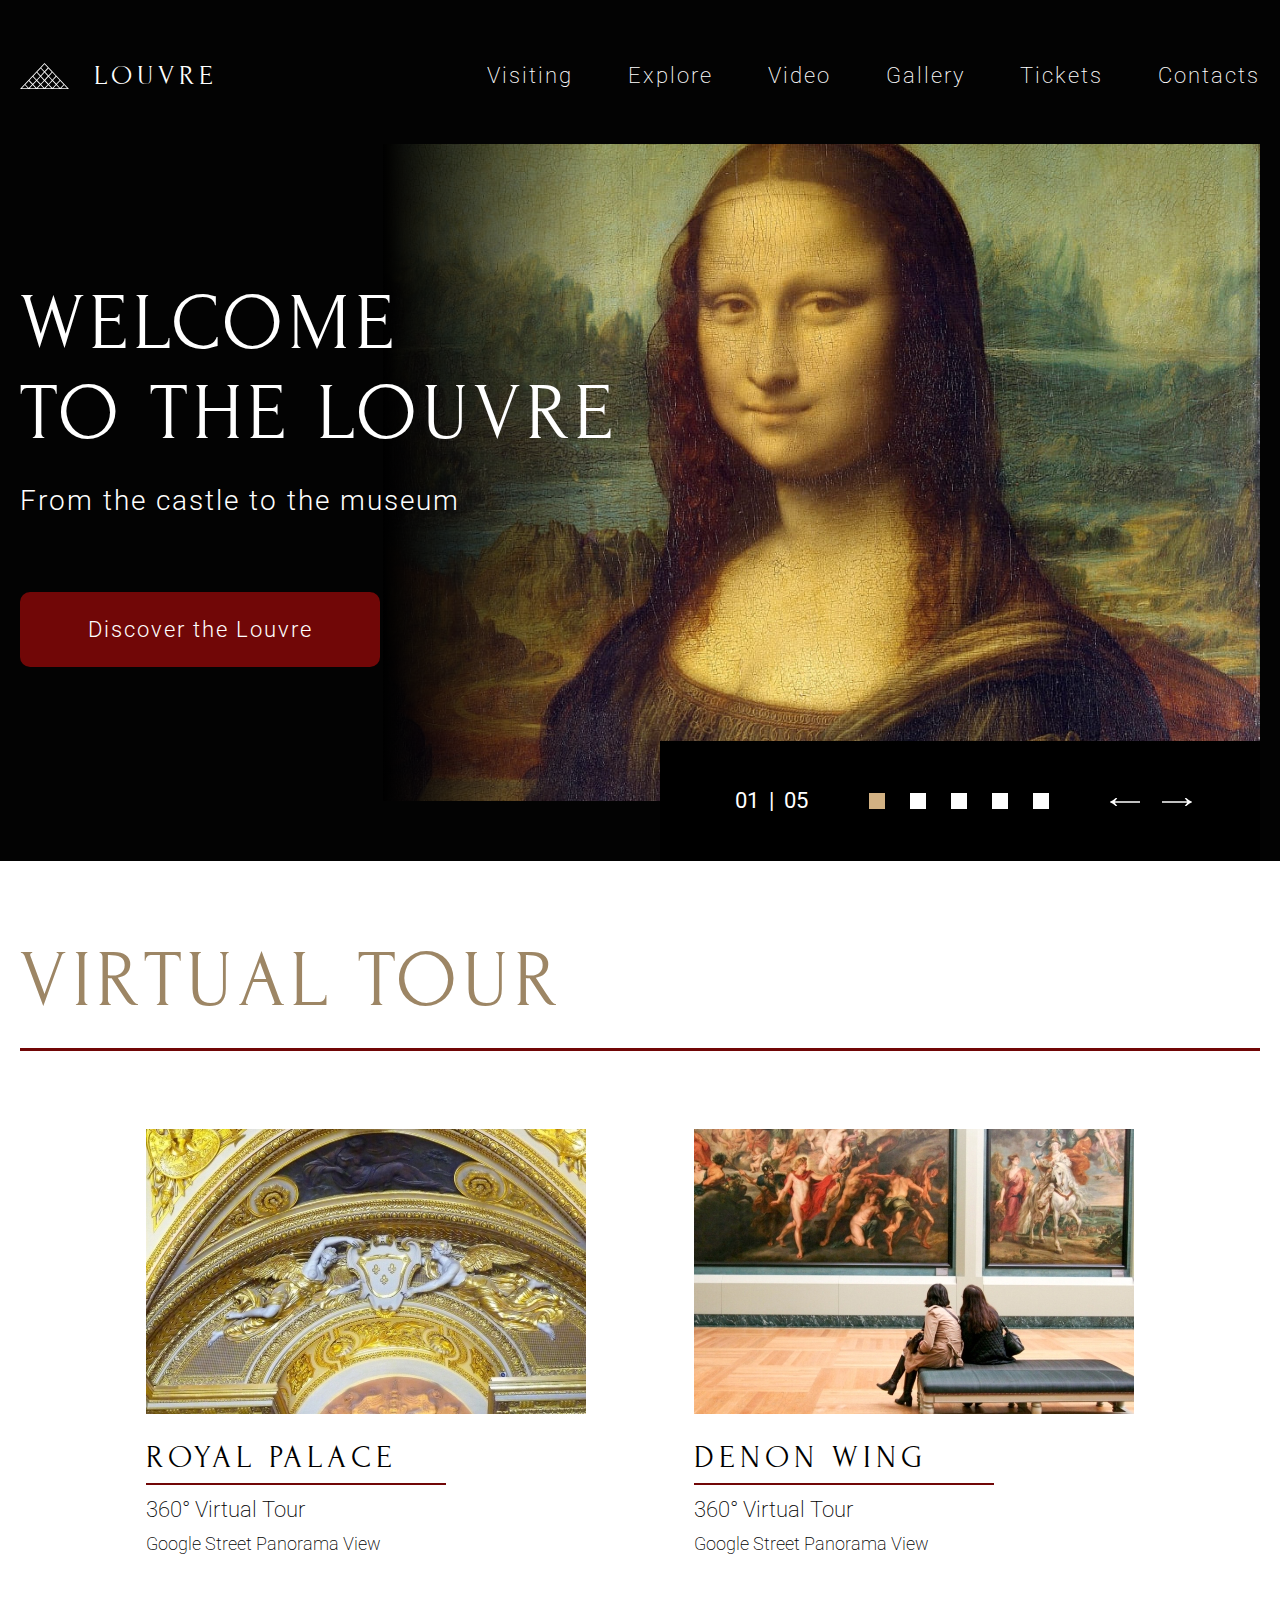
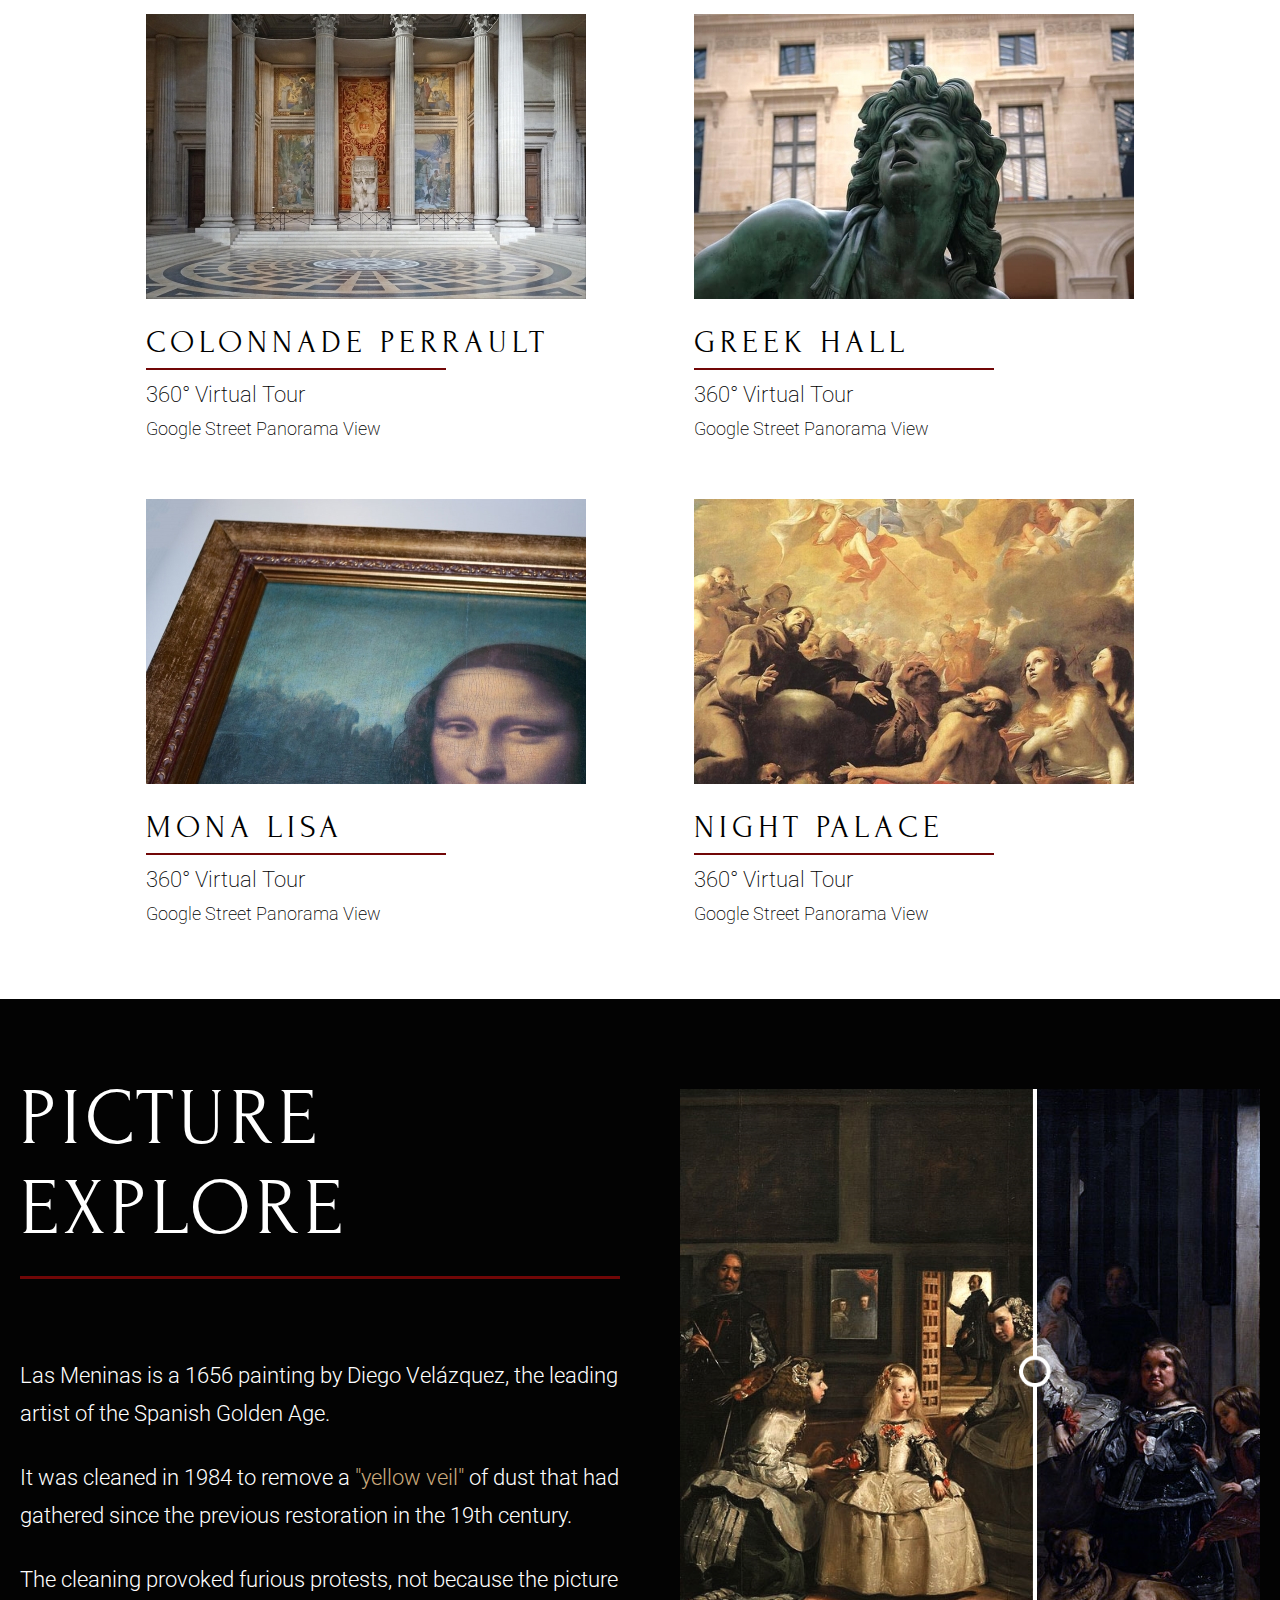
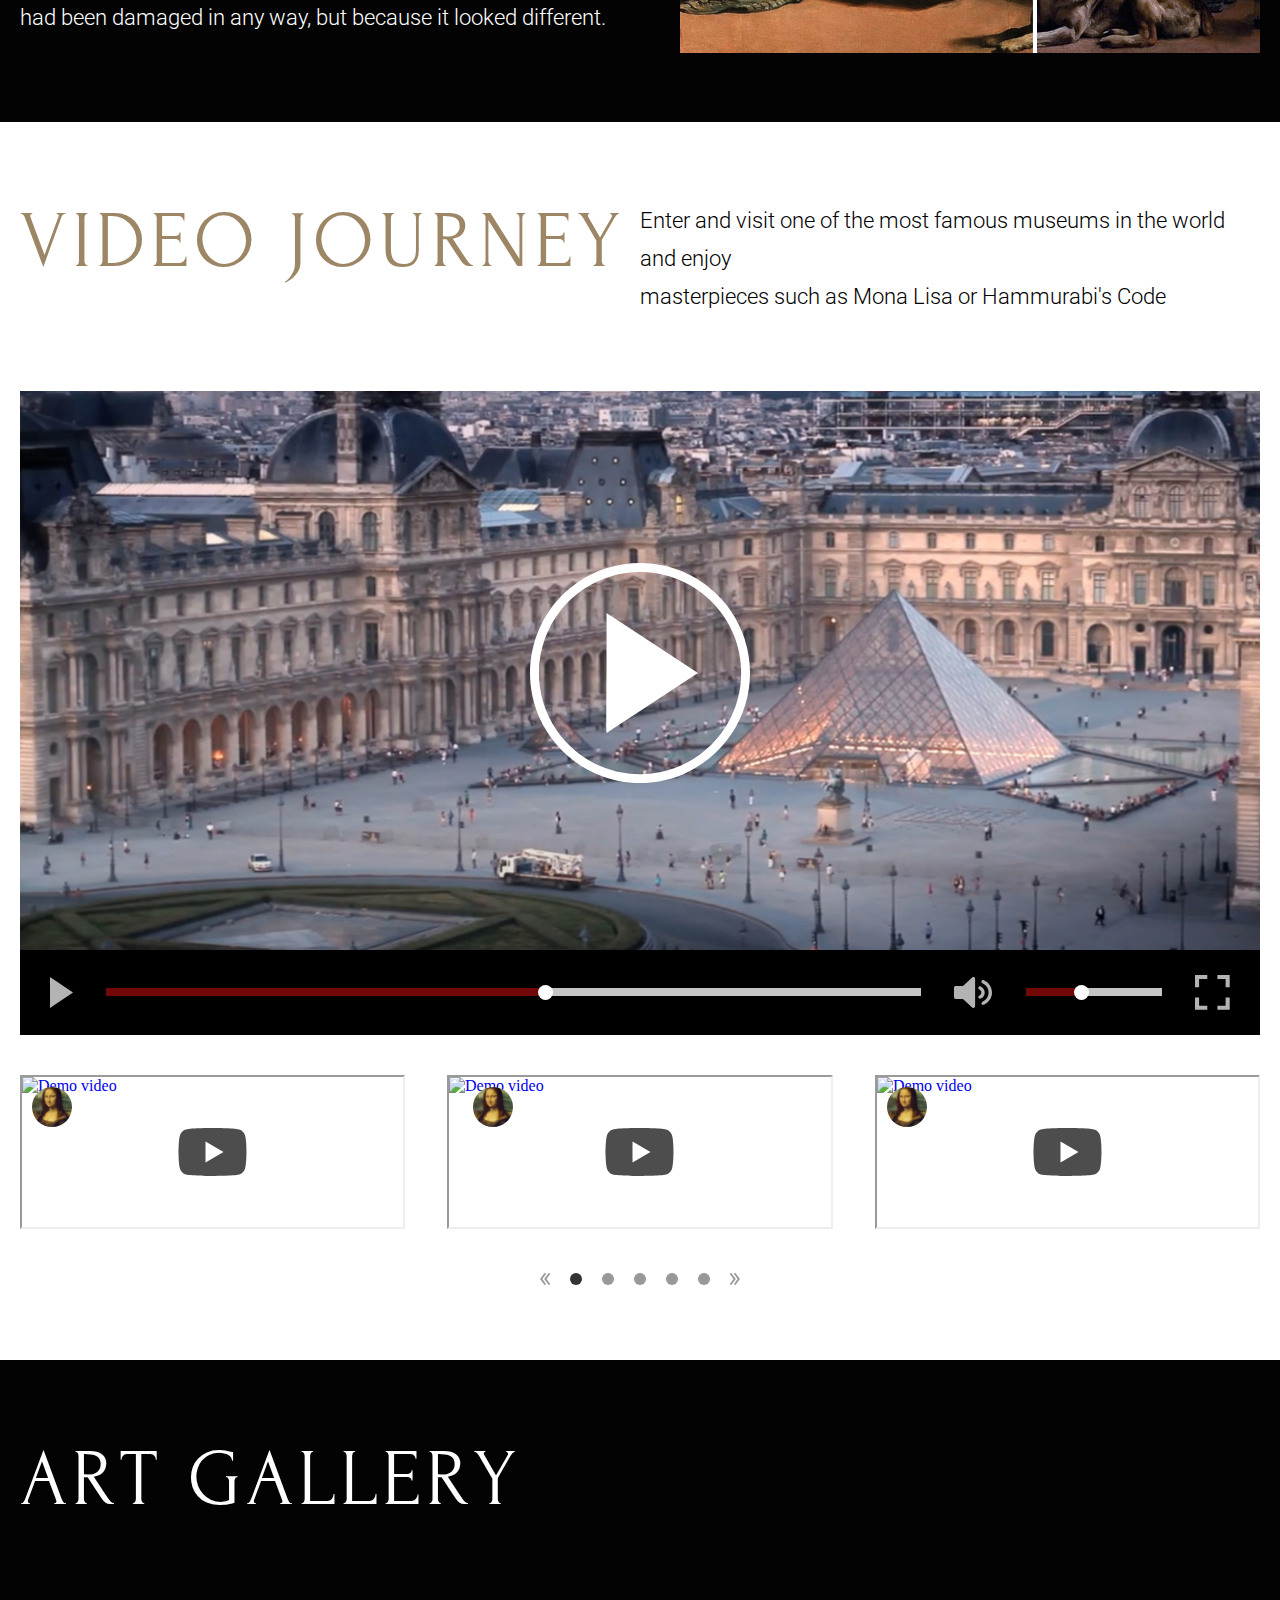
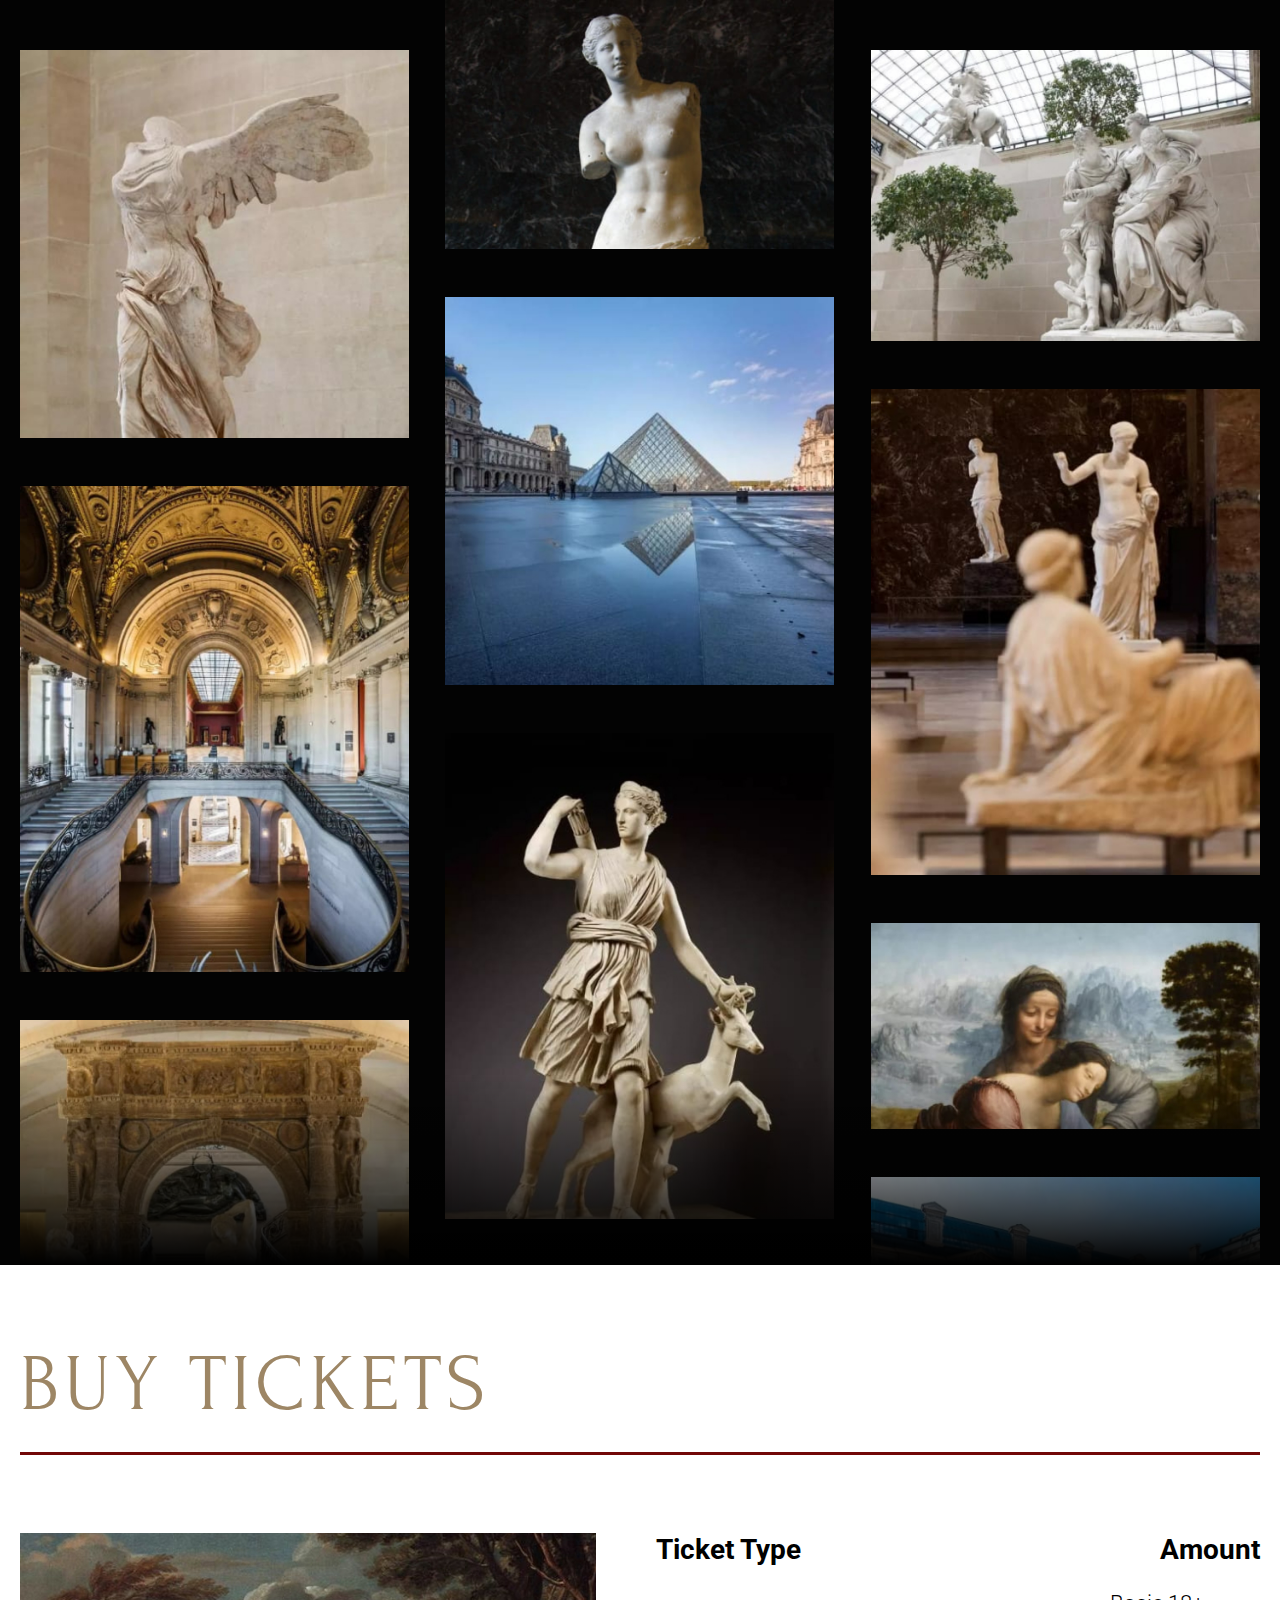
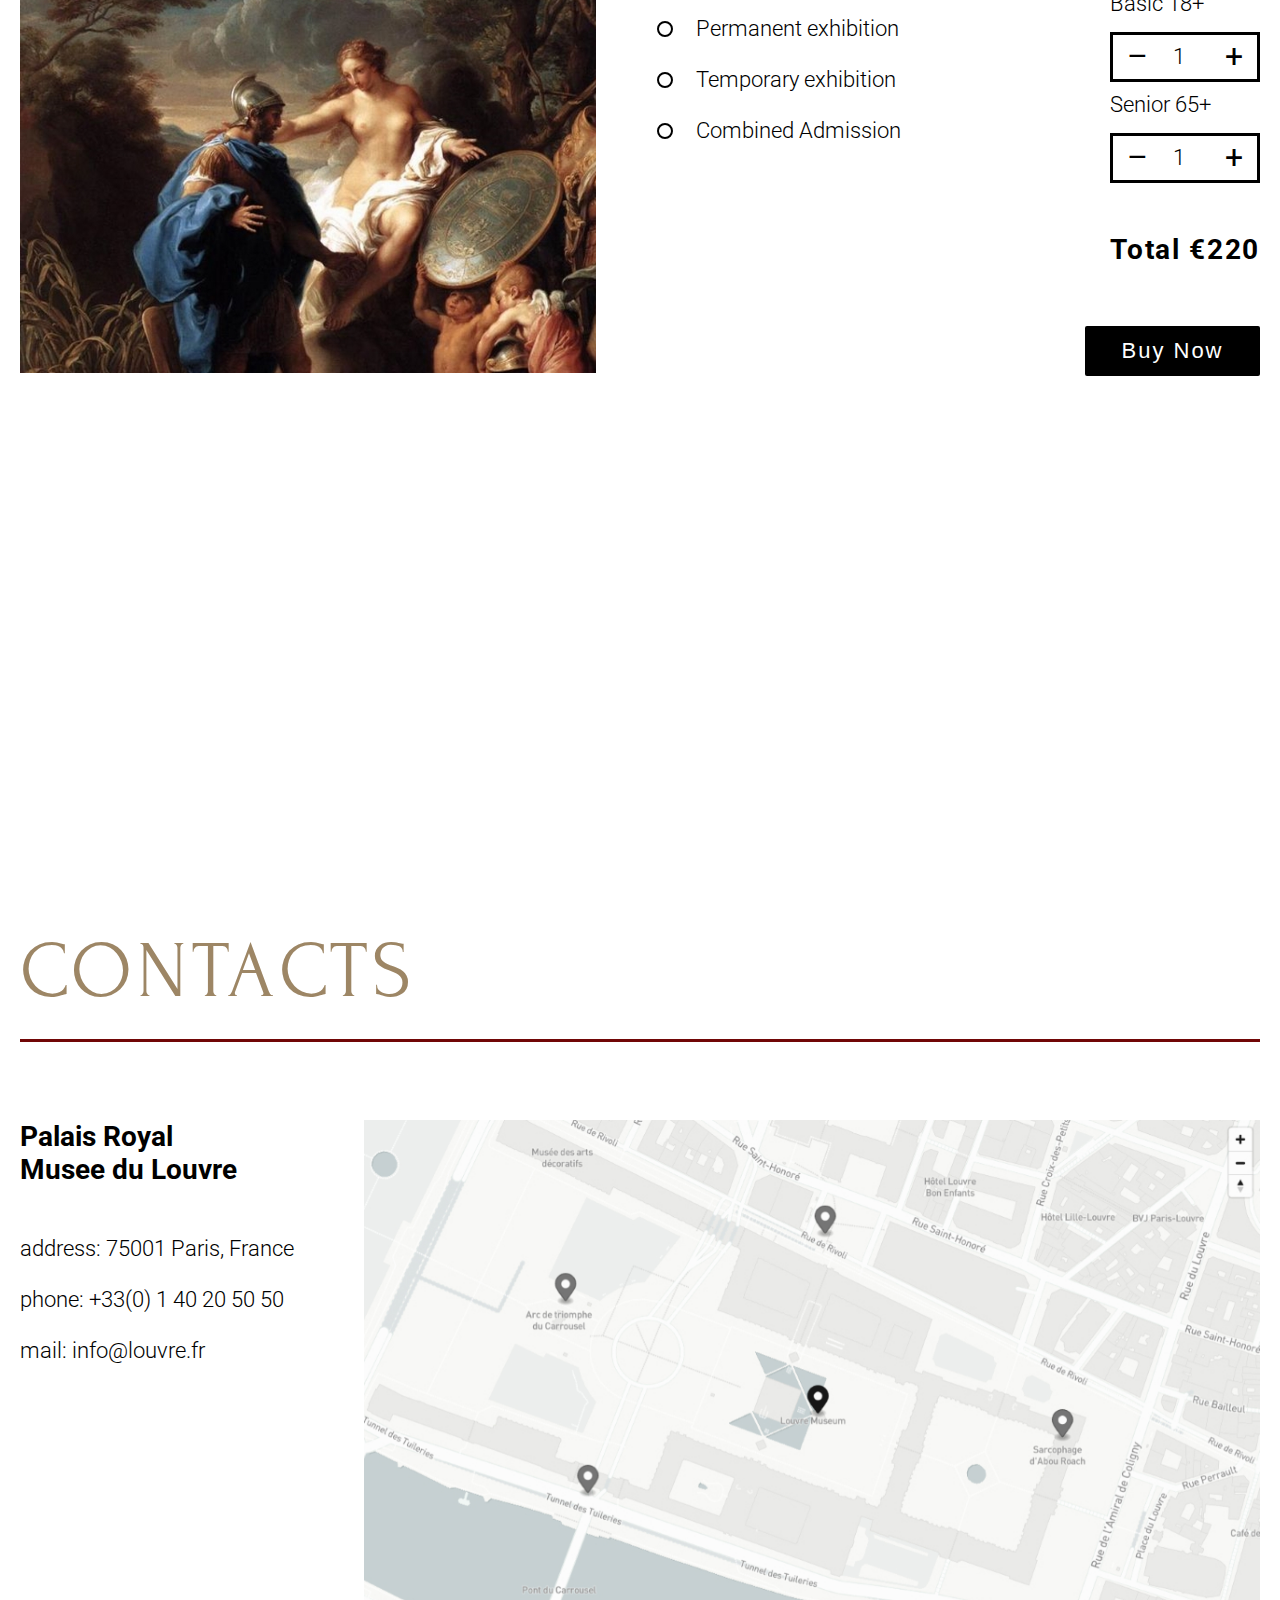
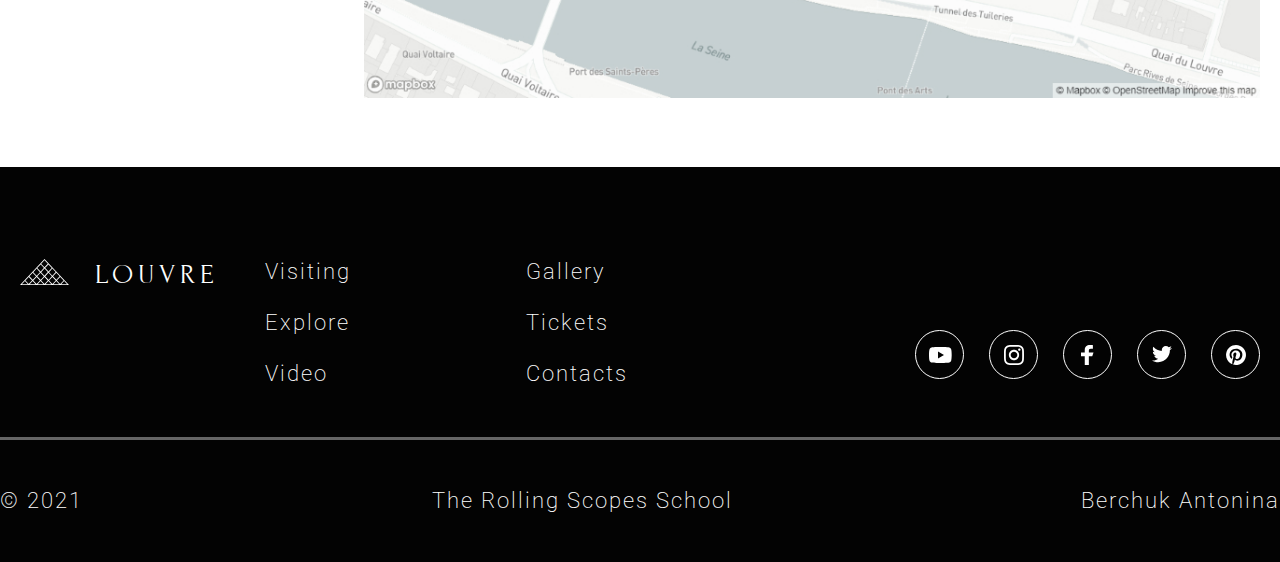
==== commit 593de3dd: "feat: make video and image for 420" ====
--- a/museum-adaptive/index.html
+++ b/museum-adaptive/index.html
@@ -29,26 +29,61 @@
               <span></span>
             </div>
           </div>
-          <ul class="header_navigation_list">
-            <li>
-              <a href="#visiting">Visiting<img src="assets/svg/greater_than_sign.svg" alt="greater than sign"></a>
-            </li>
-            <li>
-              <a href="#explore">Explore<img src="assets/svg/greater_than_sign.svg" alt="greater than sign"></a>
-            </li>
-            <li>
-              <a href="#video">Video<img src="assets/svg/greater_than_sign.svg" alt="greater than sign"></a>
-            </li>
-            <li>
-              <a href="#gallery">Gallery<img src="assets/svg/greater_than_sign.svg" alt="greater than sign"></a>
-            </li>
-            <li>
-              <a href="#tickets">Tickets<img src="assets/svg/greater_than_sign.svg" alt="greater than sign"></a>
-            </li>
-            <li>
-              <a href="#contacts">Contacts<img src="assets/svg/greater_than_sign.svg" alt="greater than sign"></a>
-            </li>
-          </ul>
+          <div class="header_navigation_list">
+            <ul class="header_navigation_list_link">
+              <li>
+                <a href="#visiting">Visiting<img src="assets/svg/greater_than_sign.svg" alt="greater than sign"></a>
+              </li>
+              <li>
+                <a href="#explore">Explore<img src="assets/svg/greater_than_sign.svg" alt="greater than sign"></a>
+              </li>
+              <li>
+                <a href="#video">Video<img src="assets/svg/greater_than_sign.svg" alt="greater than sign"></a>
+              </li>
+              <li>
+                <a href="#gallery">Gallery<img src="assets/svg/greater_than_sign.svg" alt="greater than sign"></a>
+              </li>
+              <li>
+                <a href="#tickets">Tickets<img src="assets/svg/greater_than_sign.svg" alt="greater than sign"></a>
+              </li>
+              <li>
+                <a href="#contacts">Contacts<img src="assets/svg/greater_than_sign.svg" alt="greater than sign"></a>
+              </li>
+            </ul>
+            <div class="header_navigation_img">
+              <img src="assets/img/menu_image1.jpg" alt="museum photo">
+              <img src="assets/img/menu_image2.jpg" alt="museum photo">
+              <img src="assets/img/menu_image3.jpg" alt="museum photo">
+            </div>
+            <hr>
+            <ul class="header_socials_list">
+              <li>
+                <a class="footer_youtube" href="https://www.youtube.com/">
+                  <img src="assets/svg/you_tube_small.svg" alt="youtube icons">
+                </a>
+              </li>
+              <li>
+                <a class="footer_instagram" href="https://www.instagram.com">
+                  <img src="assets/svg/instagram_small.svg" alt="instagram icons">
+                </a>
+              </li>
+              <li>
+                <a class="footer_facebook" href="https://www.facebook.com/">
+                  <img src="assets/svg/pinterest_small.svg" alt="facebook icons">
+                </a>
+              </li>
+              <li>
+                <a class="footer_twitter" href="https://twitter.com/">
+                  <img src="assets/svg/twitter_small.svg" alt="twitter icons">
+                </a>
+              </li>
+              <li>
+                <a class="footer_facebook" href="https://www.pinterest.com/">
+                  <img src="assets/svg/facebook_small.svg" alt="pinterest icons">
+                </a>
+              </li>
+            </ul>
+          </div>          
         </nav>
       </div>      
     </div>
@@ -177,6 +212,7 @@
                 .iframe_mona_lisa{min-width:40px;min-height:40px}
                 .iframe_dots{miw-width:4px;min-height:16px;overflow:visible}
                 @media (max-width: 1024px){.iframe_container{margin-top:10px;gap:5px}}
+                @media (max-width: 420px){.iframe_dots{display:none}}
                 </style>
                 <a href=https://www.youtube.com/embed/aWmJ5DgyWPI?autoplay=0>
                 <img class='iframe_video'src=https://img.youtube.com/vi/aWmJ5DgyWPI/hqdefault.jpg alt='Demo video'>
@@ -206,6 +242,7 @@
                 .iframe_mona_lisa{min-width:40px;min-height:40px}
                 .iframe_dots{miw-width:4px;min-height:16px;overflow:visible}
                 @media (max-width: 1024px){.iframe_container{margin-top:10px;gap:5px}}
+                @media (max-width: 420px){.iframe_dots{display:none}}
                 </style>
                 <a href=https://www.youtube.com/embed/Vi5D6FKhRmo?autoplay=0>
                 <img class='iframe_video'src=https://img.youtube.com/vi/Vi5D6FKhRmo/hqdefault.jpg alt='Demo video'>
@@ -235,6 +272,7 @@
                 .iframe_mona_lisa{min-width:40px;min-height:40px}
                 .iframe_dots{miw-width:4px;min-height:16px;overflow:visible}
                 @media (max-width: 1024px){.iframe_container{margin-top:10px;gap:5px}}
+                @media (max-width: 420px){.iframe_dots{display:none}}
                 </style>
                 <a href=https://www.youtube.com/embed/NOhDysLnTvY?autoplay=0>
                 <img class='iframe_video'src=https://img.youtube.com/vi/NOhDysLnTvY/hqdefault.jpg alt='Demo video'>
@@ -281,7 +319,8 @@
         <div class="tickets_section">
           <picture>
             <source srcset="assets/img/buy_tickets_1024.jpg" media="(max-width: 1024px) and (min-width: 769px)">
-            <source srcset="assets/img/buy_tickets.jpg" media="(max-width: 768px)">
+            <source srcset="assets/img/buy_tickets.jpg" media="(max-width: 768px) and (min-width: 421px)">
+            <source srcset="assets/img/buy_tickets_420.jpg" media="(max-width: 420px)">
             <source srcset="assets/img/buy_tickets.jpg">
             <img src="assets/img/buy_tickets.jpg" alt="picture"> 
           </picture>          
--- a/museum-adaptive/style.css
+++ b/museum-adaptive/style.css
@@ -61,6 +61,7 @@
 
 .header_logo_svg {
   background-image: url("assets/svg/logo.svg");
+  background-repeat: no-repeat;
   height: 26px;
   width: 49px;
 }
@@ -88,7 +89,7 @@
     right: 0;
 }
 
-.header_navigation_list {
+.header_navigation_list ul {
   display: flex;
   justify-content: space-between;
   gap: 55px;
@@ -120,6 +121,19 @@
   color: #9D8665;
   transition-duration: 1s;
 }
+
+.header_navigation_img {
+  display: none;
+}
+
+.header_navigation_list hr {
+  display:none;
+}
+
+.header_navigation_list .header_socials_list {
+  display: none;
+}
+
 
 .welcome {
   background-color: #030303;
@@ -237,6 +251,12 @@
   color: #ffffff;
   font-style: normal;
   z-index: 4;
+  opacity: 1;
+  transition-duration: 0.5s;
+}
+
+.welcome_title.hide {
+  opacity: 0;
 }
 
 .welcome_title h2 {
@@ -1005,7 +1025,8 @@
   gap: 25px;
 }
 
-.footer_socials_list li {
+.footer_socials_list li,
+.header_navigation_list .header_socials_list li {
   margin: 0;
   padding: 0;
   display: inline;
@@ -1021,7 +1042,8 @@
   border-radius: 50%;
 }
 
-.footer_socials_list a:hover{
+.footer_socials_list a:hover,
+.header_navigation_list .header_socials_list a:hover {
   filter: brightness(0) saturate(100%) invert(54%) sepia(24%) saturate(472%) hue-rotate(356deg) brightness(95%) contrast(89%);
   transition-duration: 0.5s;
 }
@@ -1685,15 +1707,18 @@
     width: 297px;
     height: 585px;
     z-index: 15;
+    padding-top: 35px;
+    padding-left: 35px;    
+    background-color: rgba(0,0,0,1);
+    transition: all 0.5s;
+  }
+
+  .header_navigation_list ul {
     display: flex;
     flex-direction: column;
     justify-content: flex-start;
     align-items: flex-start;  
     gap: 25px;     
-    padding-top: 35px;
-    padding-left: 35px;    
-    background-color: rgba(0,0,0,1);
-    transition: all 0.5s;
   }
 
   .header_navigation_list.active {
@@ -1723,7 +1748,7 @@
     transform: translateX(-15px) rotate(-45deg);        
   }
 
-  .header_navigation_list li a img {
+  .header_navigation_list  .header_navigation_list_link li a img {
     display:block;
     position: absolute;
     top: 5px;
@@ -2048,7 +2073,7 @@
     padding: 50px 0;
   }
 
-  .form_tickets_container img {
+  .form_tickets_container .form_tickets_closed {
     top: 25px;
     right: 25px;
   }
@@ -2083,10 +2108,63 @@
     left: -20px;
     width: 100vw;
     height: 861px;
-    padding-left: 55px;
-    padding-top: 18px;
-  }
-
+    padding: 18px 55px 35px;
+  }
+
+  .header_navigation_img {
+    display: grid;    
+    gap: 20px;
+    grid-template-areas:
+    "img1 img1"
+    "img2 img3";
+    margin-top: 35px;
+  }
+
+  .header_navigation_img img:nth-child(1){
+    width: calc(50vw - 65px);
+    height: auto;
+    grid-area: img2;
+  }
+
+  .header_navigation_img img:nth-child(2){
+    width: calc(50vw - 65px);
+    height: auto;
+    grid-area: img3;
+  }
+
+  .header_navigation_img img:nth-child(3){
+    width: calc(100vw - 110px);
+    height: auto;
+    grid-area: img1;
+  }
+
+  .header_navigation hr {
+    display: block;
+    height: 1px;
+    margin: 35px 0;
+    border: 0;
+    background: #ffffff;
+  }
+
+  .header_navigation_list .header_socials_list{
+    display: flex;
+    flex-direction: row;
+    justify-content: center;
+    align-items: center;
+  }
+
+  .header_navigation_list .header_socials_list a {
+     display: flex;
+    justify-content: center;
+    align-items: center;
+    width: 47px;
+    height: 47px;
+    border: 1px solid #ffffff;
+    border-radius: 50%;
+  }
+  .header_navigation_list .header_socials_list a img {
+    display: block;
+  }
   .welcome_section .welcome_title h2 {
     font-size: 40px;
     line-height: 60px;
@@ -2185,8 +2263,8 @@
   }
 
   .video_container img {
-    width: 80px;
-    height: 80px;
+    width: 10.42vw;
+    height: 10.42vw;
   }
  
   .video_control_panel {
@@ -2267,7 +2345,7 @@
   }
   
   .gallery_list img {
-    width: 45.83vw;
+    width: calc(50% - 12px);
   }
 
   #tickets h2 {
@@ -2376,9 +2454,336 @@
   .footer_section_copyright {
     padding: 40px 20px;
   }
+
+  .form_tickets {
+    overflow: scroll
+  }
+
+  .form_tickets_container {
+    width: 590px;
+    height: 1479px;
+    padding: 80px 30px 40px;
+    margin: 25px auto;
+  }
+
+  .form_tickets_container form {
+    display: flex;
+    flex-wrap: wrap;
+    justify-content: center;
+    height: auto;
+    width: 100%;
+  }
+
+  .form_tickets_date, 
+  .form_tickets_card {
+    width: 100%;
+  }
+
+  .form_tickets_date_date::-webkit-input-placeholder{
+  background: url("assets/svg/date.svg") no-repeat 10px 4px, url("assets/svg/arrow.svg") no-repeat 305px 4px;
+  }
+
+  .form_tickets_date_time::-webkit-input-placeholder{
+    background: url("assets/svg/time.svg") no-repeat 10px 4px, url("assets/svg/arrow.svg") no-repeat 305px 4px;
+  }
+
+  .form_tickets_date select {
+    background: url("assets/svg/ballot.svg") no-repeat 12px center, url("assets/svg/arrow.svg") no-repeat 508px center;
+  }
+
+  .form_tickets_date .input_date {
+    margin-top: 52px;
+  }
+
+  .form_tickets_date p {
+    margin-top: 18px;
+  }
+
+  .form_tickets_count p {
+    margin-top: 0;
+  }
+
+  .form_tickets_count_grid p {
+    margin-top: 3px;
+  }
   
+  .form_tickets_card {
+    margin-top: 50px;
+    padding: 25px 15px;
+  }
+
+  .form_tickets_card_svg {
+    margin-top: 15px;
+  }
+
+  .back_card,
+  .back_card_black_line {
+    left: 140px;
+  }
+}
+@media (max-width: 420px) {
+  section .container h2,
+  #tickets h2,
+  #contacts h2 {
+    font-size: 28px;
+    line-height: 40px;
+  }
+
+  header {
+    height: 90px;
+  }
   
-}
-@media (max-width: 420px) {
+  .header_logo {
+    padding: 35px 0;
+  }
+
+  .header_logo_svg {
+    background-size: 29px 16px;
+    width: 29px;
+    height: 16px;
+  }
   
+  .header_logo h1 {
+    font-size: 16px;
+    line-height: 18px;
+  }
+
+  .welcome_section {
+    max-height: 129.4vw;
+    height: 129.4vw;
+  }
+
+  .welcome_section .welcome_title h2 {
+    margin-top: 5px;
+    font-size: 28px;
+    line-height: 40px;
+  }
+
+  .welcome_title p {
+    font-size: 16px;
+    line-height: 19px;
+  }
+  
+  .welcome_image {
+    bottom: 80px;
+    height: 67.86vw;
+    max-height: 67.86vw;
+  }
+  
+  .welcome_slider {
+    height: 80px;
+    padding: 0 75px;
+  }
+
+  .welcome_slider p {
+    font-size: 16px;
+  }
+
+  .welcome_slider span:nth-of-type(1) {
+    margin-right: 5px;
+  }
+
+  .welcome_slider span:nth-of-type(2) {
+    margin-left: 5px;
+  }
+
+  .welcome_slider_button button,
+  .welcome_slider_button button img {
+    width: 20px;
+  }
+
+  .welcome_slider_button :nth-of-type(1) {
+    margin-right: 15px;
+  }
+
+  .welcome_slider_list {
+    gap: 10px;
+  }
+
+  .welcome_slider_list li {
+    width: 7px;
+    height: 7px;
+  }
+
+  .visiting_section {
+    margin-top: 62px;
+    gap: 40px;
+  }
+
+  .visiting_section_item h3 {
+    font-size: 18px;
+    line-height: 20px;
+    letter-spacing: 5px;
+    margin: 20px 0 22px;
+  }
+
+  .visiting_section_item h3::after {
+    bottom: -12px;
+  }
+
+  .visiting_section_item_option {
+    font-size: 16px;
+    line-height: 19px;
+  }
+
+  #video {
+    margin-top: 36px;
+  }
+
+  .video_container img {
+    width: 11.9vw;
+    height: 11.9vw;
+    top: -5px;
+  }
+
+  .video_control_panel {
+    height: 50px;
+    padding: 0 20px;
+    bottom: -48px;
+  }
+
+  .video_control_panel #seek_bar {
+    background: linear-gradient(to right, #710707 0%, #710707 40%, #C4C4C4 40%, #C4C4C4 100%);
+  }
+
+  .video_control_panel #seek_bar::-webkit-slider-thumb,
+  .video_control_panel #volume_bar::-webkit-slider-thumb {
+    height: 10px;
+    width: 10px;
+  }
+
+  .video_control_panel .play_pause {
+    width: 14px;
+    height: 18px;
+    background-size: 14px 18px;
+  }
+
+  .video_control_panel .volume {
+    width: 18px;
+    height: 14px;
+    background-size: 18px 14px;
+  }
+
+  .video_control_panel .full_screen {
+    width: 18px;
+    height: 18px;
+    background-size: 18px 18px;
+  }
+
+  .video_control_panel #volume_bar {
+    width: 47.62vw;
+  }
+
+  .video_slider {
+    margin-top: 88px;
+  }
+
+  .video_slider_item iframe {
+    width: 42.5vw;
+    height: 24vw;
+  }
+
+  .video_slider_switch {
+    margin-top: 35px;
+  }
+
+  .video_slider_switch li {
+    width: 8px;
+    height: 8px;
+  }
+
+  .video_slider_switch img {
+    width: 7px;
+    height: 8px;
+  }
+
+  #explore, #gallery {
+    margin-top: 40px;
+  }
+
+  .gallery_list img {
+    width: calc(50% - 12px);
+  }
+
+  .gallery_list, .gallery_list::after {
+    height: 637px;
+  }
+
+  .tickets_section img {
+    width: 100%;
+    height: auto;
+  }
+
+  .tickets_section {
+    flex-wrap: wrap;
+    justify-content: center;
+  }
+
+  .tickets_section_sale {
+    margin: 0;
+    margin-top: 37px;
+  }
+
+  .tickets_section_sale_amount {
+    margin-right: 0;
+  }
+
+  .tickets_section_sale_amount p {
+    text-align: center;
+    font-size: 16px;
+    line-height: 19px;
+  }
+  
+  .amount_ticket {
+    font-size: 16px;
+    line-height: 19px;
+  }
+  .tickets_section_sale_amount .amount_ticket {
+    margin-top: 20px;
+  }
+
+  .tickets_section_sale_amount .amount_ticket:first-of-type {
+    margin-top: 20px;
+  }
+
+  .tickets_section_sale_amount .tickets_section_sale_price {
+    letter-spacing: 0;
+  }
+  
+
+  .tickets_section_sale_price span {
+    padding-left: 5px;
+  }
+
+  .amount_ticket_input {
+    margin-top: 15px;
+  }
+
+  .tickets_section_sale_button {
+    font-size: 16px;
+    line-height: 0px;
+  }
+
+  .contacts_address p {
+    font-size: 16px;
+    line-height: 19px;
+  }
+
+
+  .visiting_title::after {
+    bottom: -22px
+  }
+
+  .form_tickets_container {
+    width: 100vw;
+  }
+
+  .footer {
+    display: none;
+  }
+
+  .form_tickets_card_svg{
+    display: none;
+  }
+
 }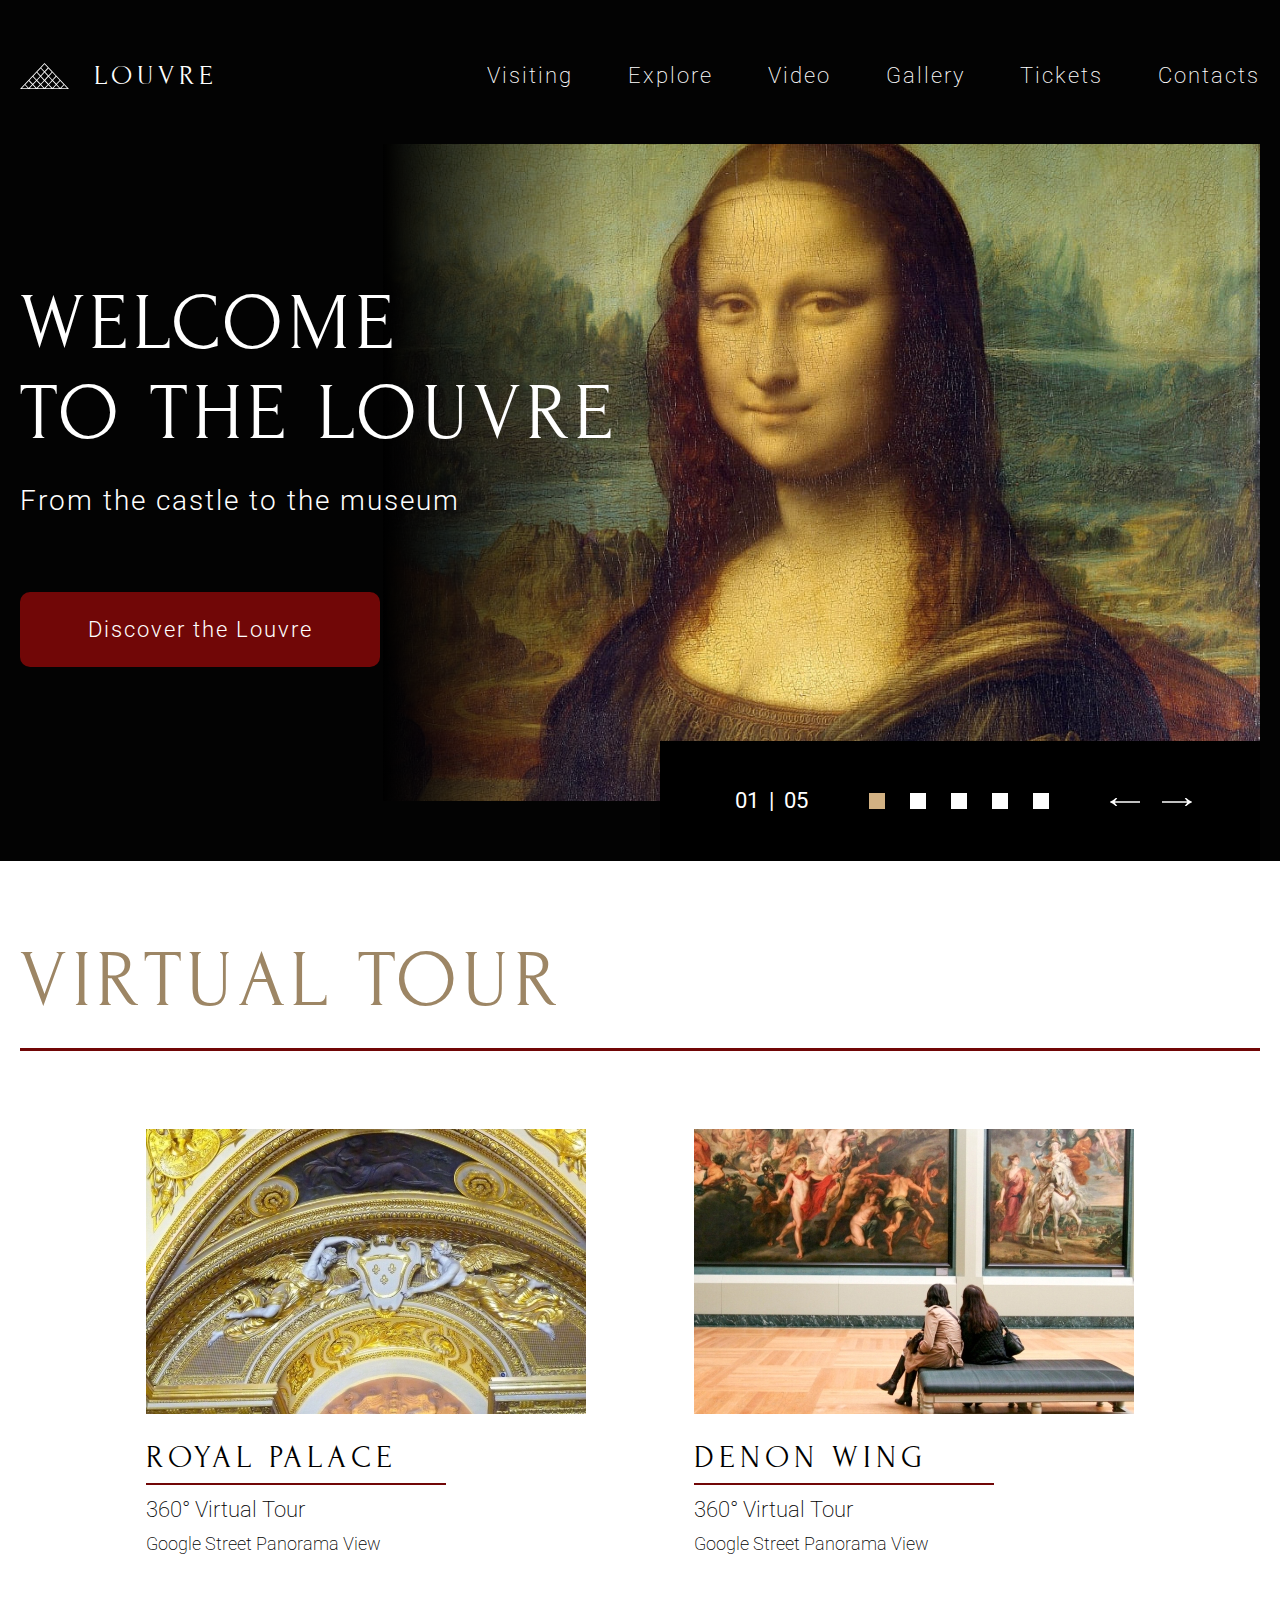
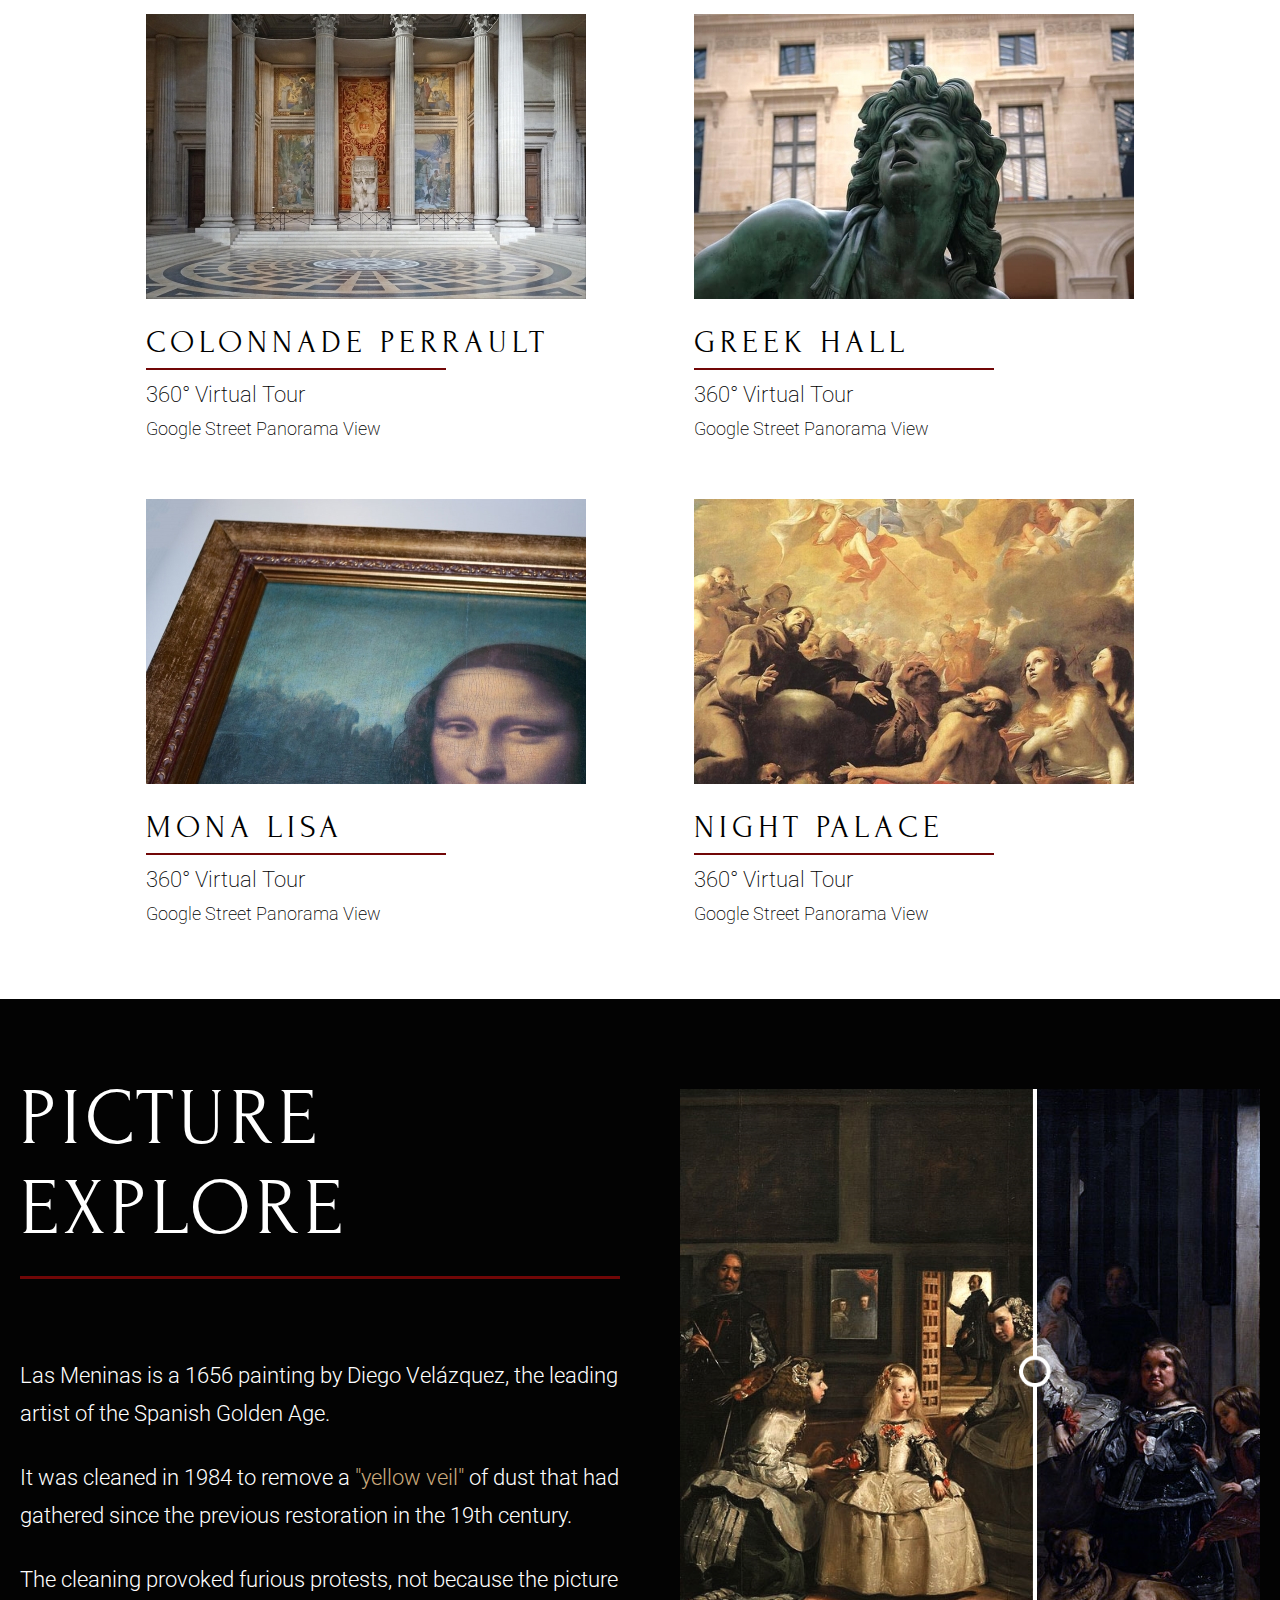
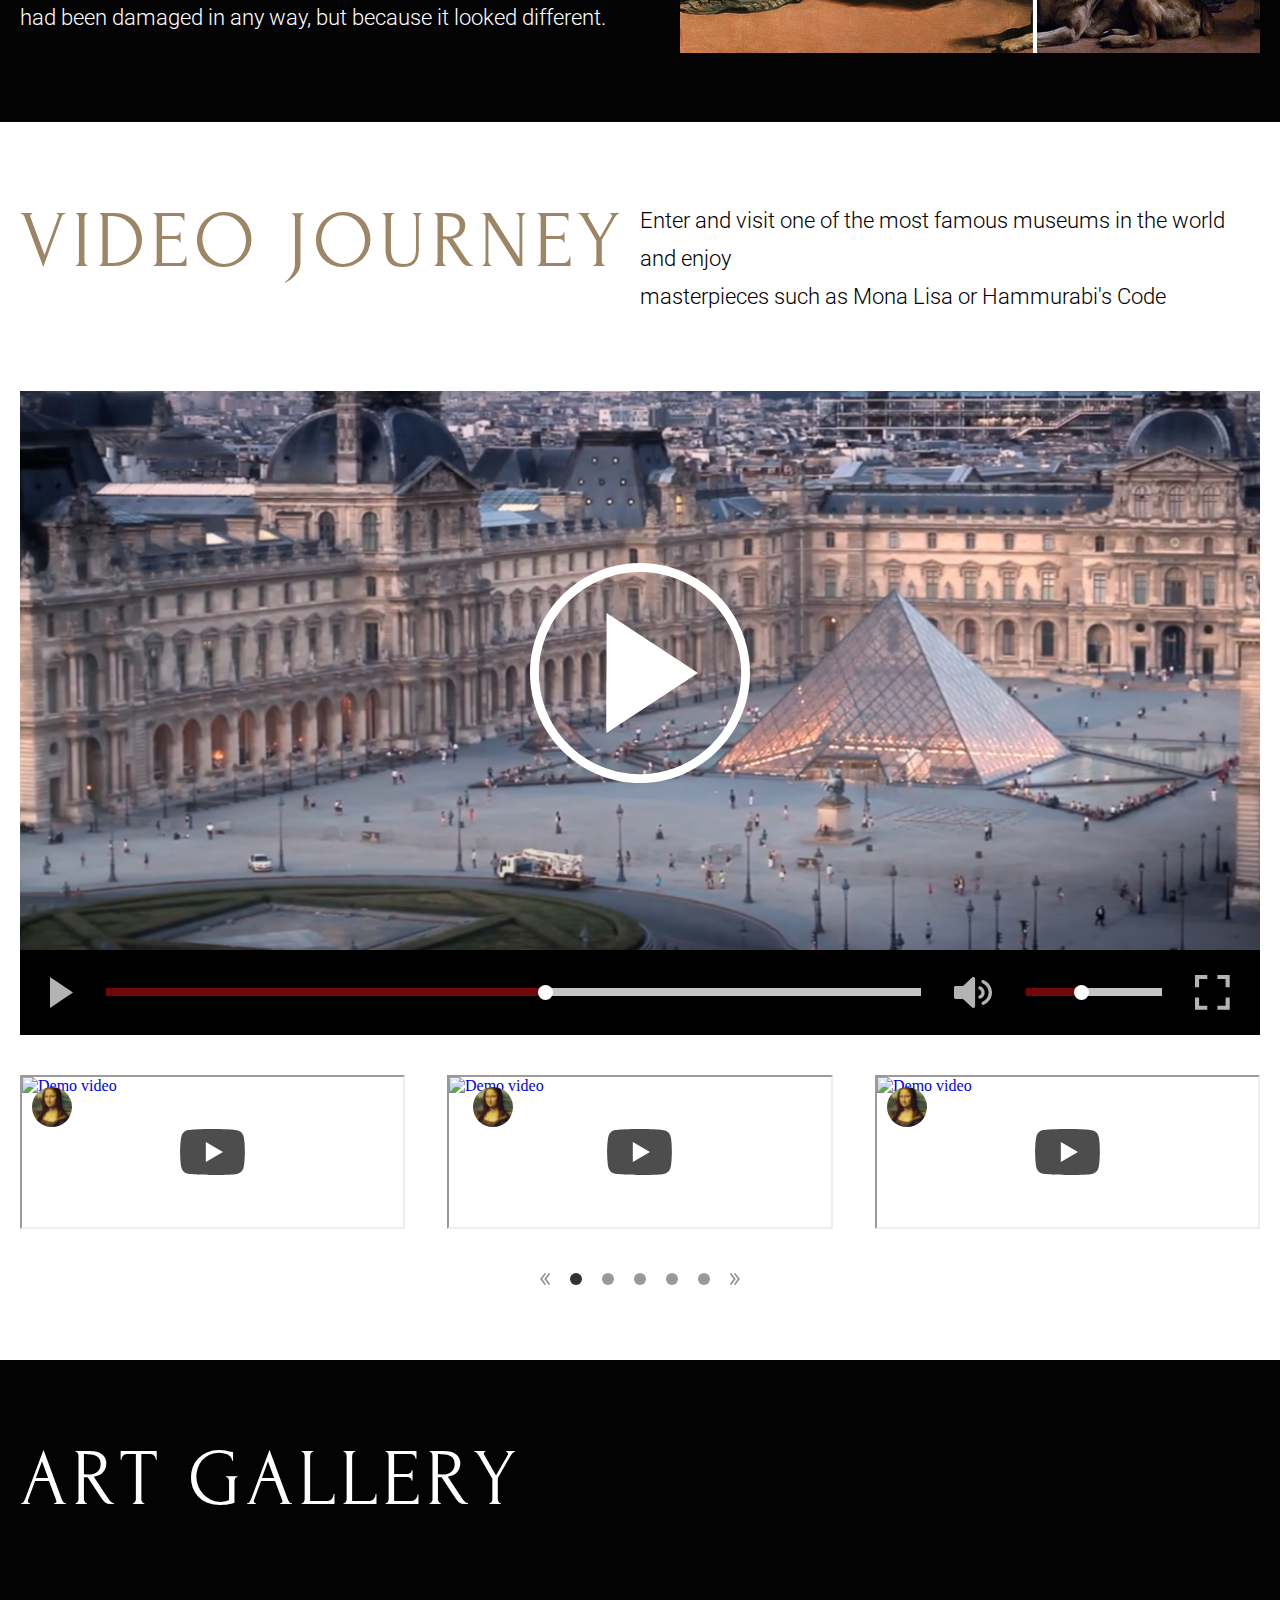
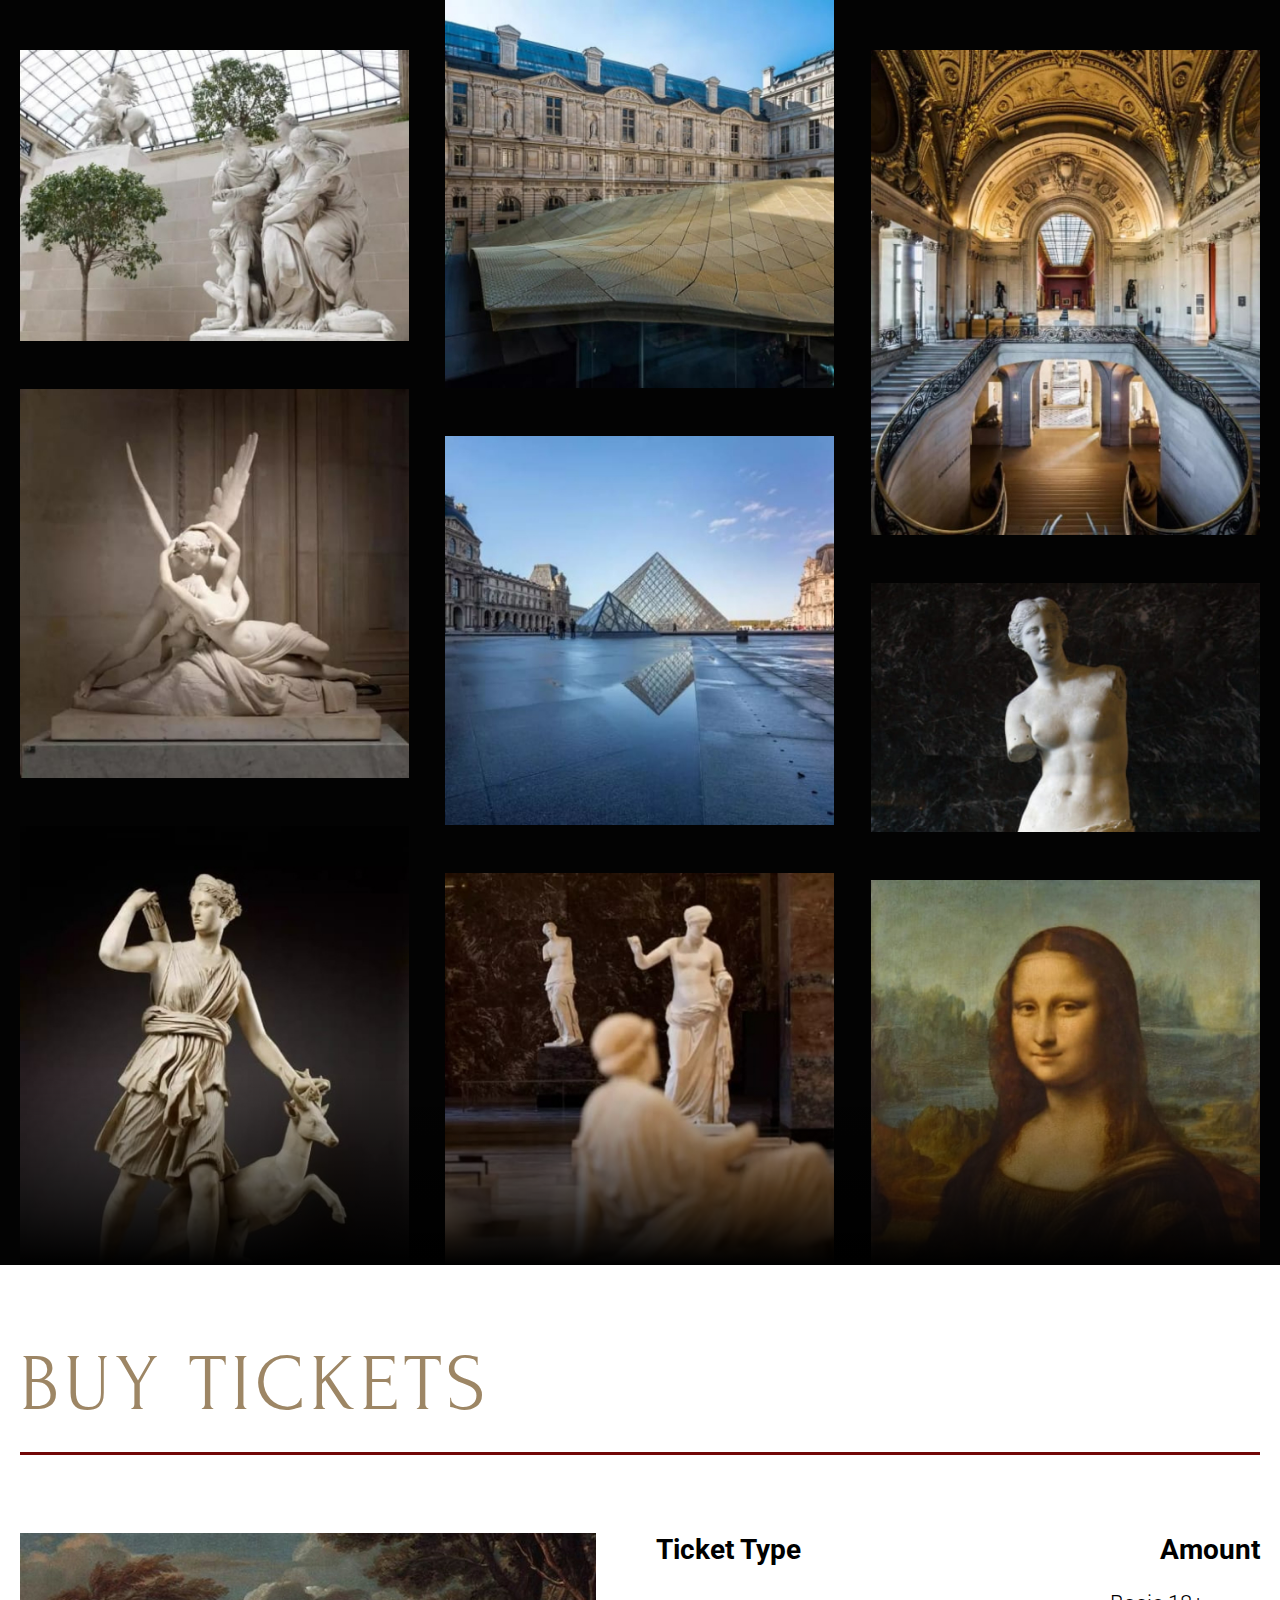
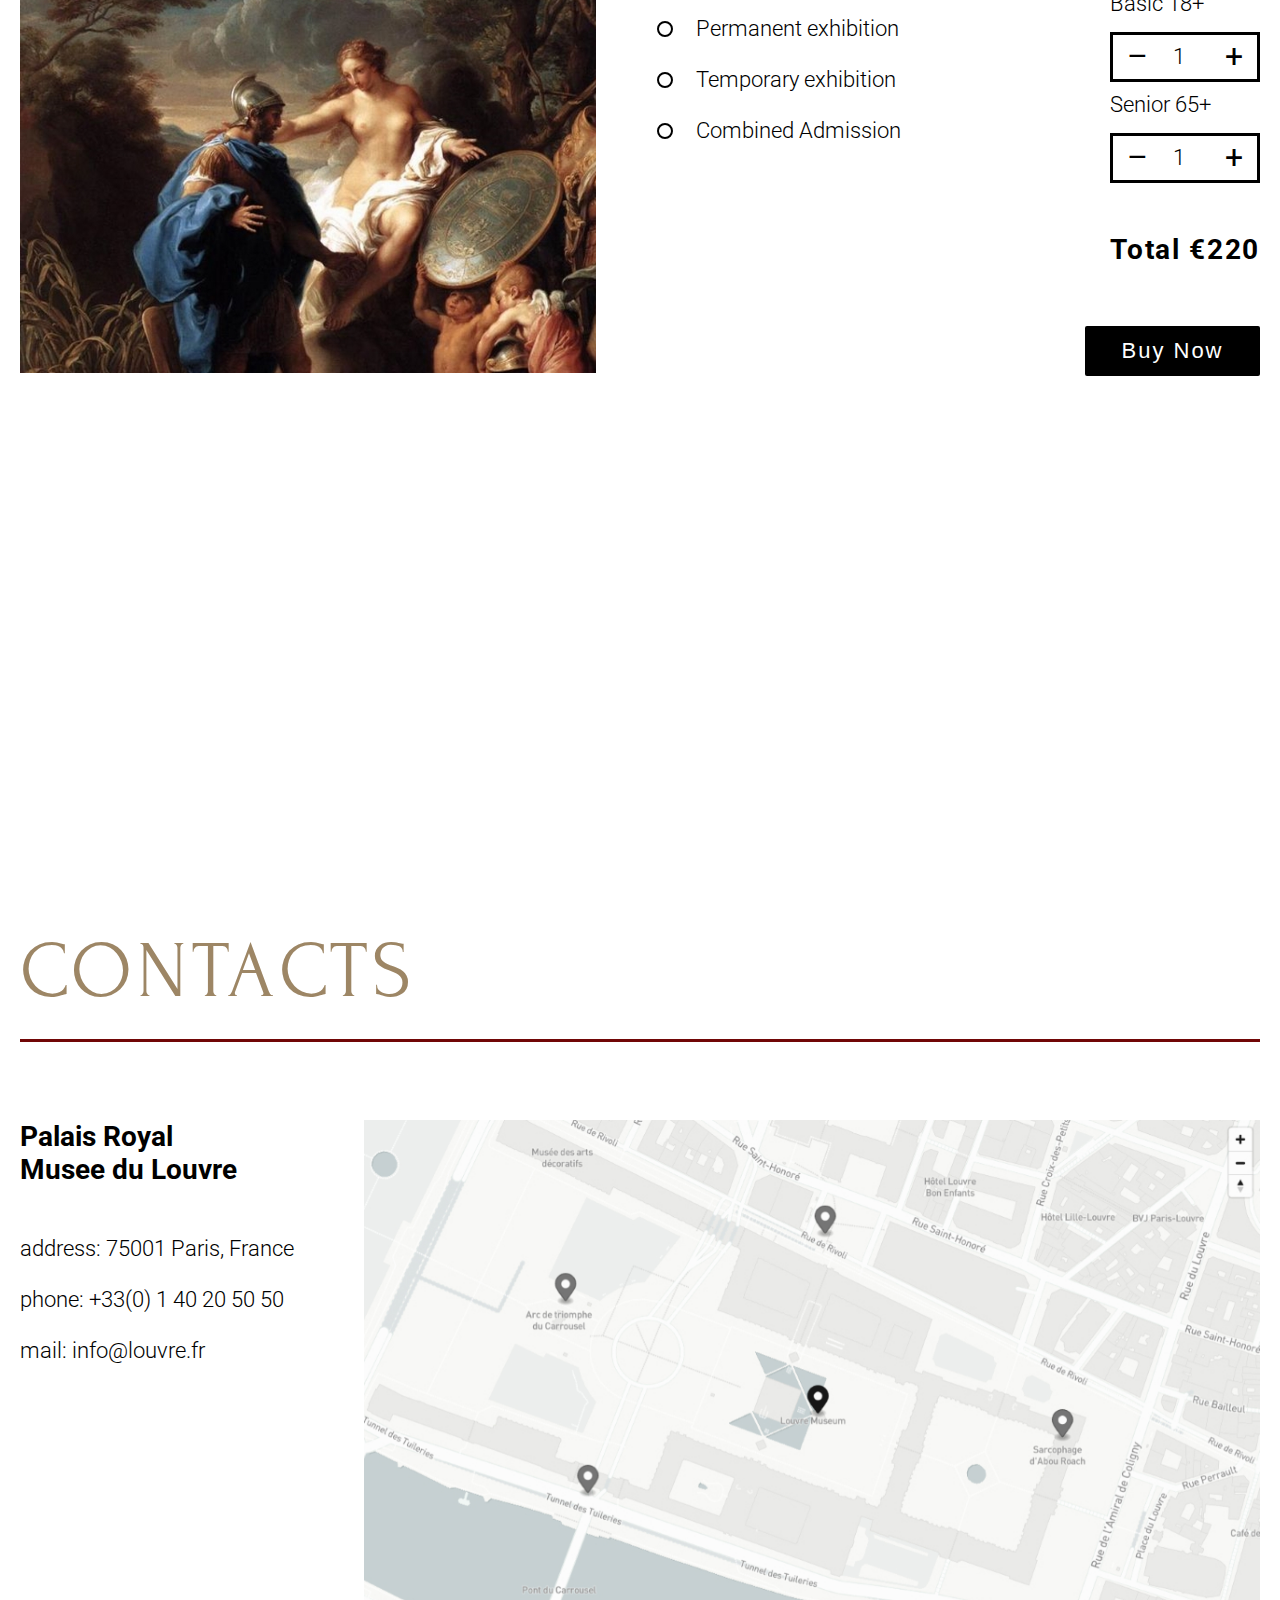
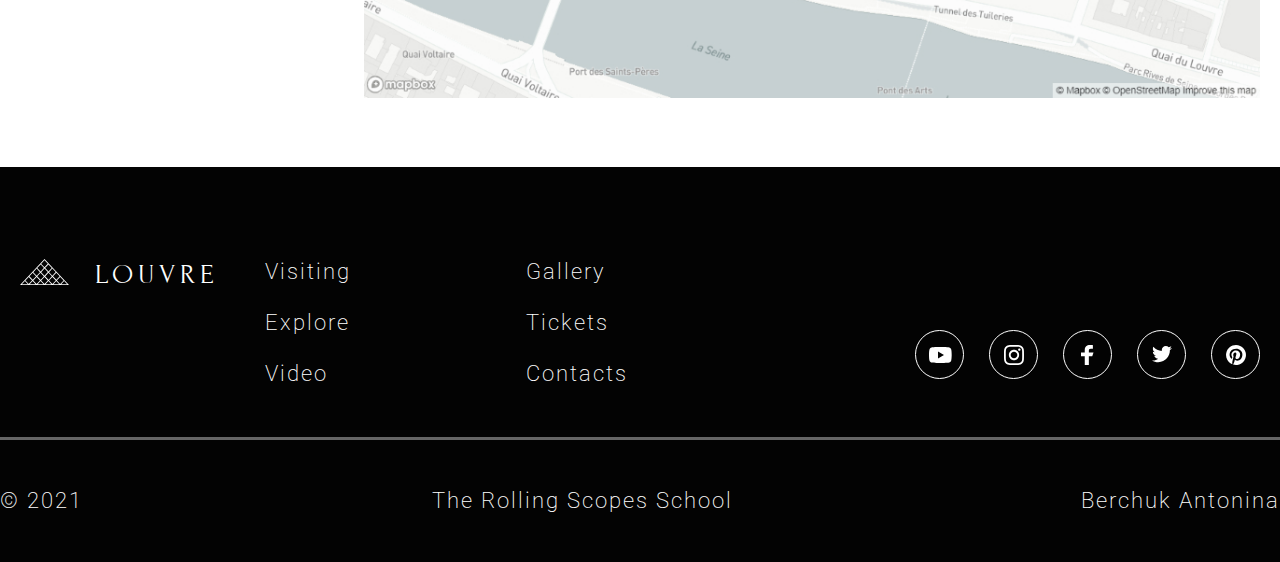
==== commit 4fa0ad00: "feat: make maket for 320" ====
--- a/museum-adaptive/index.html
+++ b/museum-adaptive/index.html
@@ -51,9 +51,21 @@
               </li>
             </ul>
             <div class="header_navigation_img">
-              <img src="assets/img/menu_image1.jpg" alt="museum photo">
-              <img src="assets/img/menu_image2.jpg" alt="museum photo">
-              <img src="assets/img/menu_image3.jpg" alt="museum photo">
+              <picture>
+                <source srcset="assets/img/menu_image1_420.jpg" media="(max-width: 420px)">
+                <source srcset="assets/img/menu_image1.jpg">
+                <img src="assets/img/menu_image1.jpg" alt="museum photo">
+              </picture>
+              <picture>
+                <source srcset="assets/img/menu_image2_420.jpg" media="(max-width: 420px)">
+                <source srcset="assets/img/menu_image2.jpg">
+                <img src="assets/img/menu_image2.jpg" alt="museum photo">
+              </picture>
+              <picture>
+                <source srcset="assets/img/menu_image3_420.jpg" media="(max-width: 420px)">
+                <source srcset="assets/img/menu_image3.jpg">
+                <img src="assets/img/menu_image3.jpg" alt="museum photo">
+              </picture>
             </div>
             <hr>
             <ul class="header_socials_list">
@@ -213,6 +225,7 @@
                 .iframe_dots{miw-width:4px;min-height:16px;overflow:visible}
                 @media (max-width: 1024px){.iframe_container{margin-top:10px;gap:5px}}
                 @media (max-width: 420px){.iframe_dots{display:none}}
+                @media (max-width: 400px){.iframe_play{height:12vw}}
                 </style>
                 <a href=https://www.youtube.com/embed/aWmJ5DgyWPI?autoplay=0>
                 <img class='iframe_video'src=https://img.youtube.com/vi/aWmJ5DgyWPI/hqdefault.jpg alt='Demo video'>
@@ -243,6 +256,7 @@
                 .iframe_dots{miw-width:4px;min-height:16px;overflow:visible}
                 @media (max-width: 1024px){.iframe_container{margin-top:10px;gap:5px}}
                 @media (max-width: 420px){.iframe_dots{display:none}}
+                @media (max-width: 400px){.iframe_play{height:12vw}}
                 </style>
                 <a href=https://www.youtube.com/embed/Vi5D6FKhRmo?autoplay=0>
                 <img class='iframe_video'src=https://img.youtube.com/vi/Vi5D6FKhRmo/hqdefault.jpg alt='Demo video'>
@@ -273,6 +287,7 @@
                 .iframe_dots{miw-width:4px;min-height:16px;overflow:visible}
                 @media (max-width: 1024px){.iframe_container{margin-top:10px;gap:5px}}
                 @media (max-width: 420px){.iframe_dots{display:none}}
+                @media (max-width: 400px){.iframe_play{height:12vw}}
                 </style>
                 <a href=https://www.youtube.com/embed/NOhDysLnTvY?autoplay=0>
                 <img class='iframe_video'src=https://img.youtube.com/vi/NOhDysLnTvY/hqdefault.jpg alt='Demo video'>
@@ -378,7 +393,8 @@
           <div class="contacts_map">
             <picture>
               <source srcset="assets/img/map_1024.jpg" media="(max-width: 1024px) and (min-width: 769px)">
-              <source srcset="assets/img/map_768.jpg" media="(max-width: 768px)">
+              <source srcset="assets/img/map_768.jpg" media="(max-width: 768px) and (min_width: 421px)">
+              <source srcset="assets/img/map_420.jpg" media="(max-width: 420px)">
               <source srcset="assets/img/map.jpg">
               <img src="assets/img/map.jpg" alt="map">
             </picture>
--- a/museum-adaptive/style.css
+++ b/museum-adaptive/style.css
@@ -2078,10 +2078,8 @@
     right: 25px;
   }
 }
-@media (max-width:1023px) and (min-width: 769px) {
-
-}
-@media (max-width: 768px) {
+
+@media (max-width: 980px) {
   section {
     margin-top: 40px;
   }
@@ -2120,19 +2118,19 @@
     margin-top: 35px;
   }
 
-  .header_navigation_img img:nth-child(1){
+  .header_navigation_img picture:nth-child(1){
     width: calc(50vw - 65px);
     height: auto;
     grid-area: img2;
   }
 
-  .header_navigation_img img:nth-child(2){
+  .header_navigation_img picture:nth-child(2){
     width: calc(50vw - 65px);
     height: auto;
     grid-area: img3;
   }
 
-  .header_navigation_img img:nth-child(3){
+  .header_navigation_img picture:nth-child(3){
     width: calc(100vw - 110px);
     height: auto;
     grid-area: img1;
@@ -2471,7 +2469,7 @@
     flex-wrap: wrap;
     justify-content: center;
     height: auto;
-    width: 100%;
+    width: 100vw;
   }
 
   .form_tickets_date, 
@@ -2543,9 +2541,46 @@
     height: 16px;
   }
   
-  .header_logo h1 {
+  .header_logo h1,
+  .footer_logo p {
     font-size: 16px;
     line-height: 18px;
+  }
+
+  .header_burger {
+    top: 38px;
+  }
+
+  .header hr {
+    margin: 20px 0 24px;
+  }
+
+  .header_navigation_img {
+    grid-template-areas: 'img2 img1 img3';
+    gap:12px
+  }
+
+  .header_navigation_list {
+    height: 544px;
+    margin-top: 20px;
+  }
+
+  .header_navigation_list.active {
+    top: 90px;
+  }
+
+  .header_navigation_list .header_navigation_img picture img, 
+  .header_navigation_list .header_navigation_img picture {
+    width: calc(33.33vw - 44.66px);
+    height: calc(33.33vw - 44.66px);;
+  }
+
+  .header_navigation_list .header_socials_list {
+    gap: 5px;
+  }
+  .header_navigation_list .header_socials_list a {
+    width: 46px;
+    height: 46px;
   }
 
   .welcome_section {
@@ -2617,6 +2652,10 @@
     margin: 20px 0 22px;
   }
 
+  .visiting_title::after {
+    bottom: -22px
+  }
+
   .visiting_section_item h3::after {
     bottom: -12px;
   }
@@ -2738,6 +2777,7 @@
     font-size: 16px;
     line-height: 19px;
   }
+
   .tickets_section_sale_amount .amount_ticket {
     margin-top: 20px;
   }
@@ -2748,8 +2788,7 @@
 
   .tickets_section_sale_amount .tickets_section_sale_price {
     letter-spacing: 0;
-  }
-  
+  }  
 
   .tickets_section_sale_price span {
     padding-left: 5px;
@@ -2769,21 +2808,264 @@
     line-height: 19px;
   }
 
-
-  .visiting_title::after {
-    bottom: -22px
-  }
+  .contacts_address address,
+  .contacts_address a {
+    font-size: 16px;
+    line-height: 19px;
+  }
+
+  .footer {
+    margin-top: 35px;
+  }
+
+  .footer_section_navigation {
+    flex-wrap: wrap;
+    padding-top: 45px;
+  }
+
+  .footer_logo {
+    background-size: 29px 16px;
+  }
+
+  .footer_logo p {
+    margin-left: 47px;
+  }
+
+  .footer_navigation_list {
+    margin: 0;
+    margin-top: 40px;
+    width: calc(100vw - 40px);
+    grid-template-columns: auto auto auto;
+    row-gap: 30px;
+  }
+
+  .footer_navigation_list li:nth-child(5){
+    order: 1;
+  }
+
+  .footer_navigation_list li:nth-child(4) {
+    order: 2;
+  }
+
+  .footer_navigation_list li:nth-child(3) {
+    order: 3;
+  }
+
+  .footer_navigation_list li:nth-child(2) {
+    order: 4;
+  }
+
+  .footer_navigation_list li:nth-child(6) {
+    order: 5;
+  }
+
+  .footer_navigation_list a {
+    font-size: 16px;
+    line-height: 19px;
+  }
+
+  .footer_socials {
+    margin: 0 auto;
+  }
+
+  .footer_socials_list {
+    margin: 38px 0;
+    gap: 5px;
+  }
+  .footer_socials_list a {
+    width: 46px;
+    height: 46px;
+  }
+
+  .footer_up {
+    padding-bottom: 0;
+  }
+
+  .footer hr {
+    height: 2px;
+  }
+
+  .footer_section_copyright p {
+    font-size: 16px;
+    line-height: 22px;
+  }
+
+  .footer_section_copyright p:nth-child(2) {
+    display: none;
+  }
+
 
   .form_tickets_container {
     width: 100vw;
-  }
-
-  .footer {
-    display: none;
-  }
-
-  .form_tickets_card_svg{
-    display: none;
-  }
-
+    height: 1754px;
+    padding: 80px 30px 50px;
+  }
+
+  .form_tickets_container .form_tickets_closed {
+    top: 30px;
+    right: 30px;
+  }
+
+  .form_tickets_container form {
+    width: calc(100vw - 60px);
+  }
+
+  .form_tickets_date h4 {
+    font-size: 32px;
+    line-height: 35px;
+  }
+
+  .form_tickets_date p {
+    margin-top: 15px;
+  }
+
+  .form_tickets_date > p::after {
+    height: 2px;
+  }
+
+  .form_tickets_date .input_date {
+    flex-wrap: wrap;
+    gap: 0;
+  }
+
+  .form_tickets_date input {
+    padding-top: 11px
+  }
+
+  .form_tickets_date_date::-webkit-input-placeholder{
+    background: url("assets/svg/date.svg") no-repeat 10px 4px, url("assets/svg/arrow.svg") no-repeat 77.38vw 4px;
+  }
+
+  .form_tickets_date_time::-webkit-input-placeholder{
+    background: url("assets/svg/time.svg") no-repeat 10px 4px, url("assets/svg/arrow.svg") no-repeat 77.38vw 4px;
+  }
+
+  .form_tickets_date select {
+    background: url(assets/svg/ballot.svg) no-repeat 12px center, url(assets/svg/arrow.svg) no-repeat 79.76vw center;
+  }
+
+  .form_tickets_count {
+    padding-bottom: 13px;
+  }
+
+  .form_tickets_count p {
+    margin: 0;
+  }
+
+  .form_tickets_count_grid {
+    gap: 18px;
+    margin-top: 22px;
+  }
+
+  .form_tickets_card {
+    height: 885px;
+  }
+
+  .form_tickets_card_label img {
+    width: 28.57vw;
+    height: 22.85vw;
+  }
+
+  .form_tickets_card_count_name {
+    width: auto;
+  }
+
+  .form_tickets_card_inputs_cards input {
+    border: 0;
+  }
+
+  .form_tickets_card_inputs_cards .card_month, 
+  .form_tickets_card_inputs_cards .card_year {
+    width: calc(50vw - 110px);
+  }
+
+  .form_tickets_card_inputs_cards {
+    font-size: 11px;
+    line-height: 13px;
+  }
+
+  .front_card {
+    width: calc(100vw - 90px);
+  }
+
+  .back_card {
+    left: 0;
+    top: 235px;
+    width: calc(100vw - 90px);
+  }
+
+  .back_card_black_line {
+    left: 0;
+    top: 260px;
+    width: calc(100vw - 90px);
+  }
+
+  .card_visa, 
+  .card_mastercard {
+    left: 60.48vw
+  }
+
+  .card_name input {
+    width: 100%;
+  }
+
+  .card_cvc {
+    top: 320px;
+  }
+  
+
+  .form_card_btn_container {
+    margin-top: 264px
+  }
+}
+@media (max-width: 400px){
+  .welcome_slider {
+    padding: 0 10vw;
+  }
+  
+  .welcome_title p {
+    margin-top: 0;
+  }
+
+  .form_tickets_count p {
+    width: auto;
+    font-size: 15px;
+  }
+
+  .form_tickets_count_input {
+    width: 26.25vw;
+  }
+
+  .form_tickets_card_label {
+    position: relative;
+  }
+
+  .form_tickets_card_label img {
+    position: absolute;
+    top:0;
+    right: 0;
+    width: 22vw;
+    height: auto;
+  }
+
+  .card_number input {
+    width: calc(100vw - 205px);
+  }
+
+  .card_visa, 
+  .card_mastercard {
+    left: 54vw;
+  }
+
+  .form_tickets_date_date::-webkit-input-placeholder{
+    background: url("assets/svg/date.svg") no-repeat 10px 4px, url("assets/svg/arrow.svg") no-repeat 73.38vw 4px;
+  }
+
+  .form_tickets_date_time::-webkit-input-placeholder{
+    background: url("assets/svg/time.svg") no-repeat 10px 4px, url("assets/svg/arrow.svg") no-repeat 73.38vw 4px;
+  }
+
+  .form_tickets_date select {
+    background: url(assets/svg/ballot.svg) no-repeat 12px center, url(assets/svg/arrow.svg) no-repeat 74.76vw center;
+  }
 }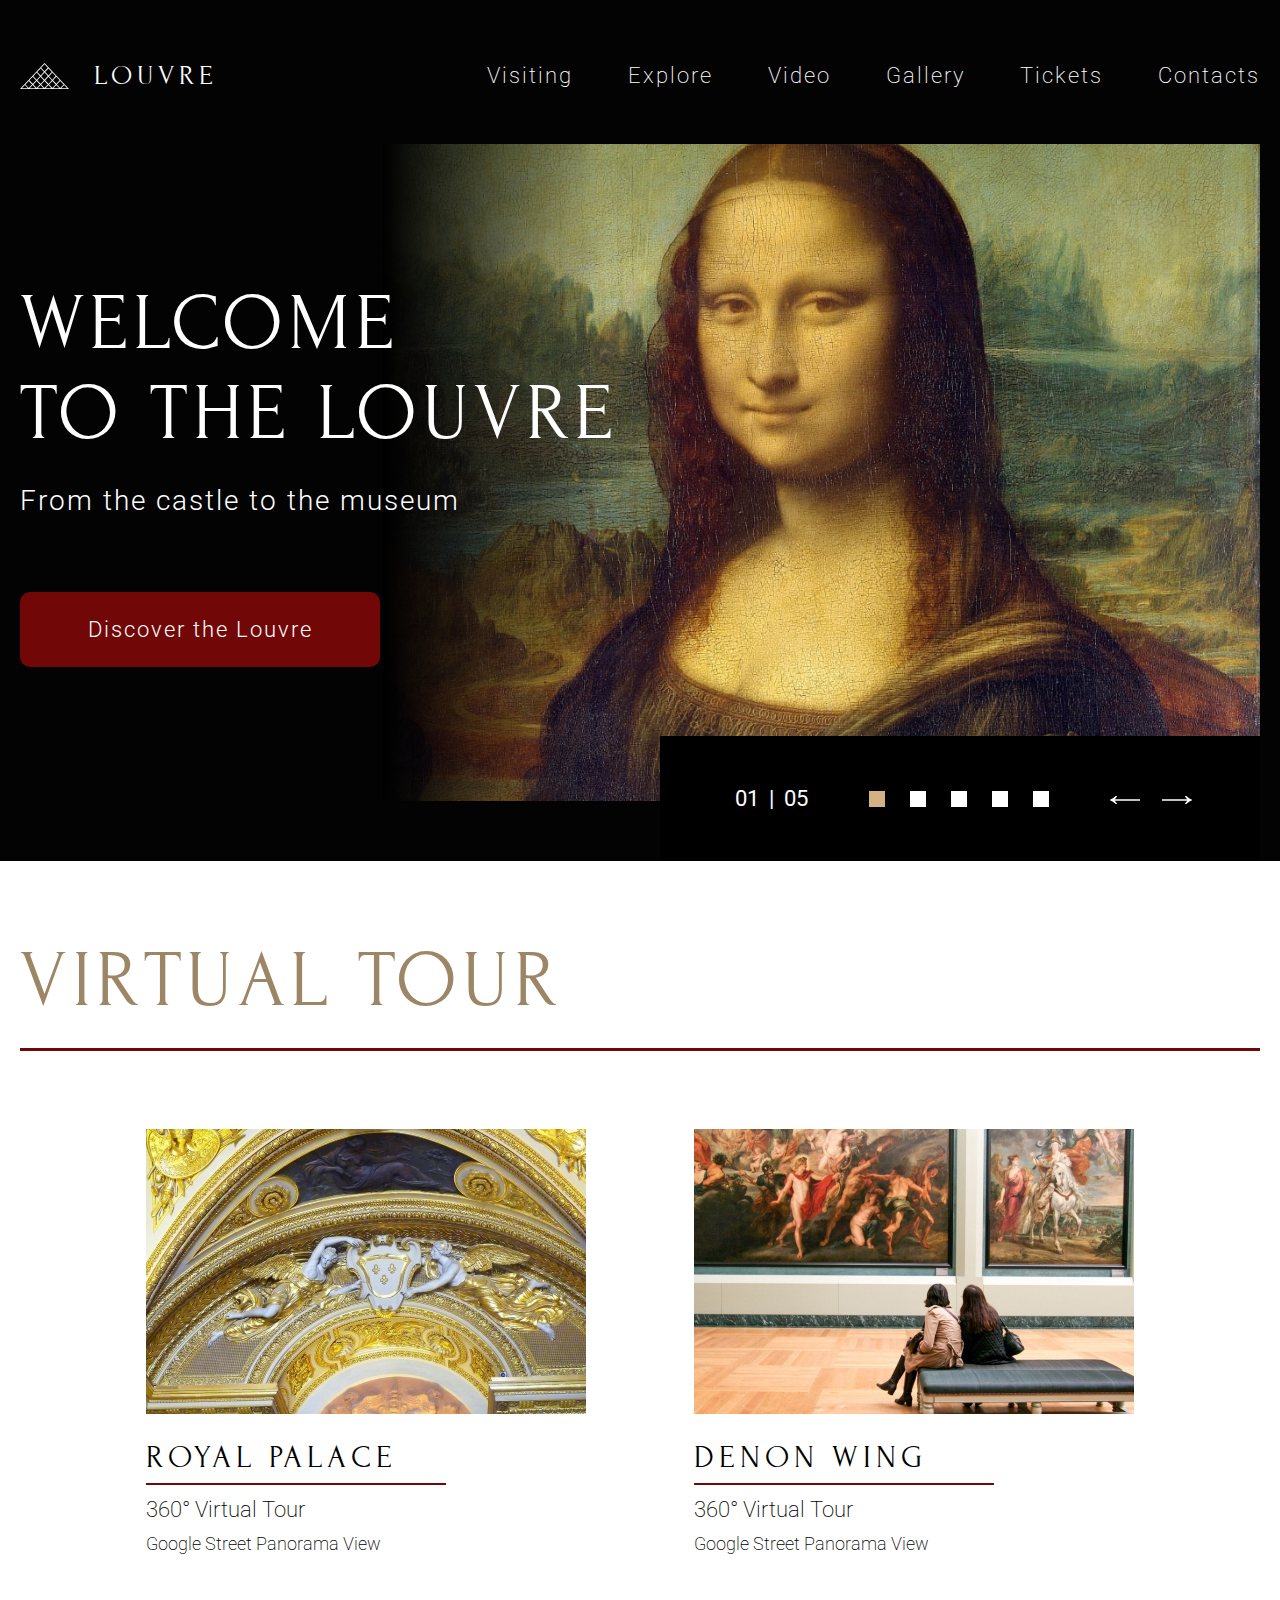
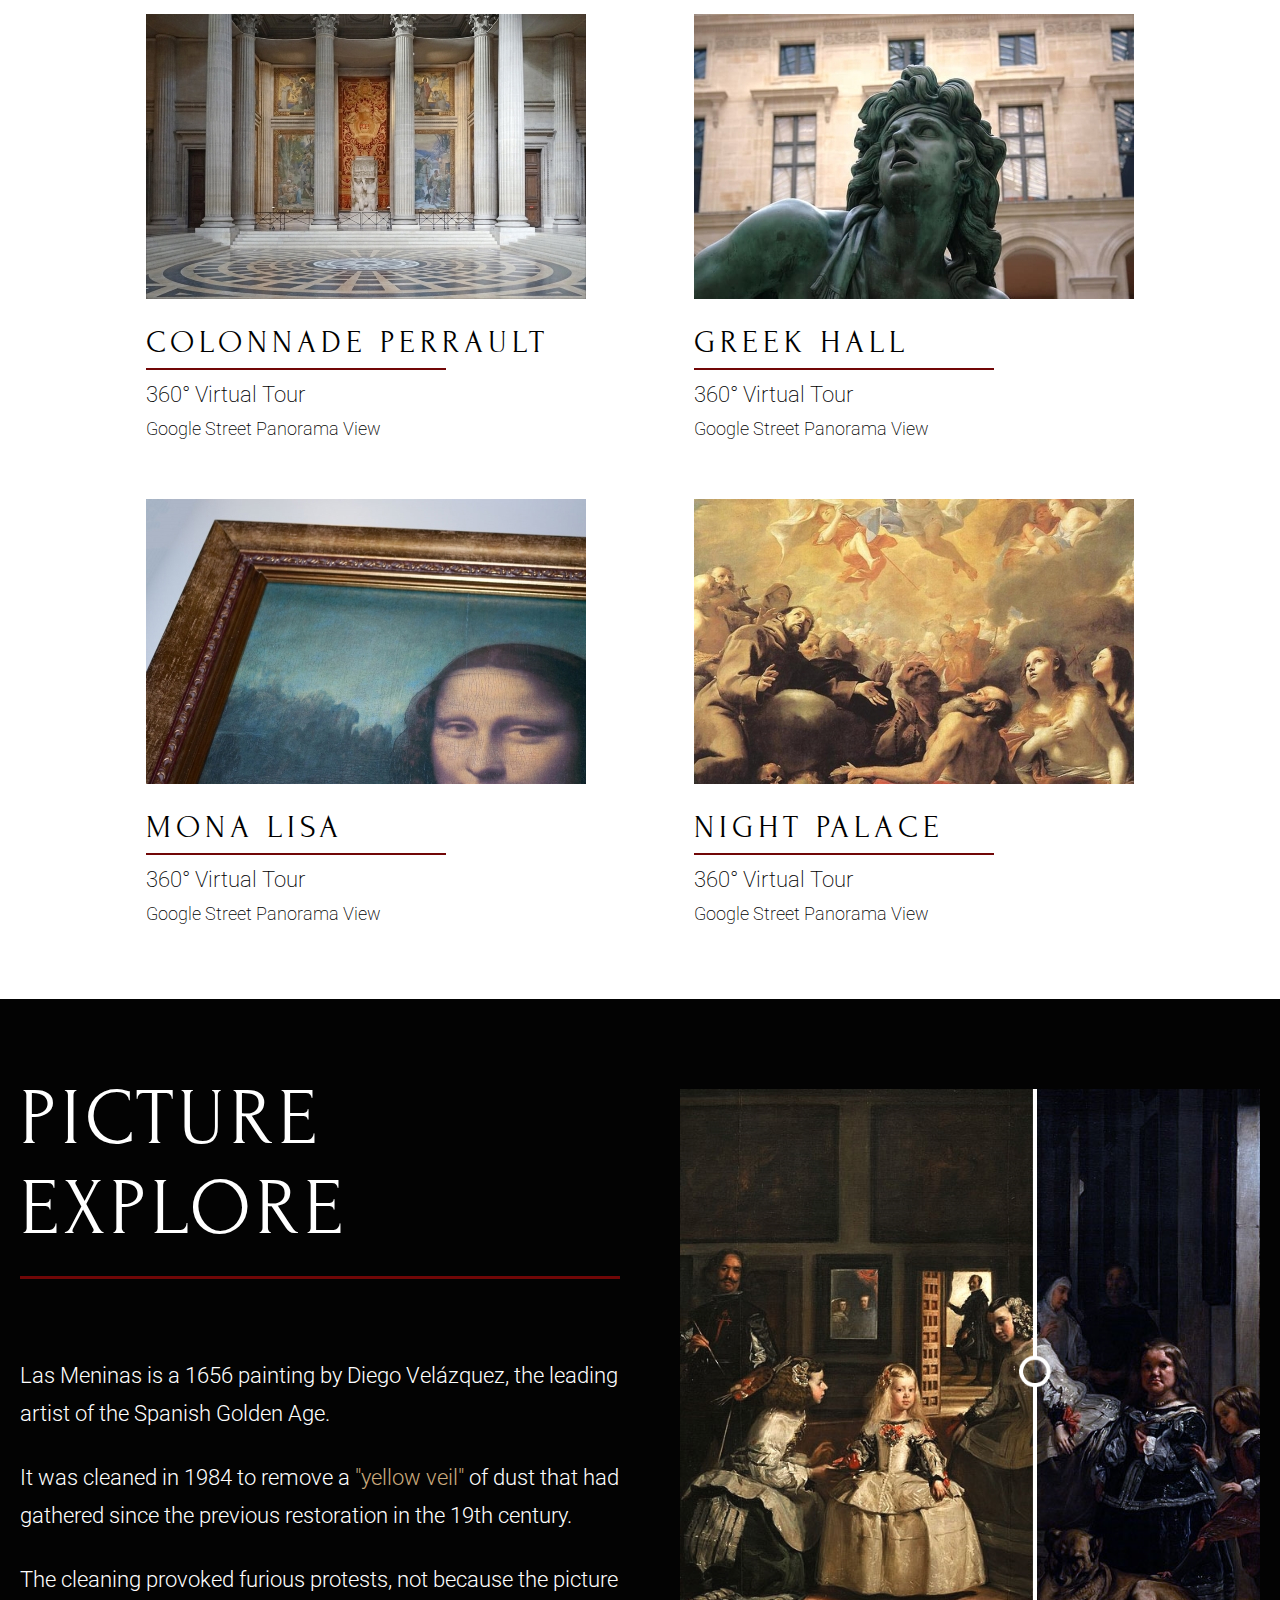
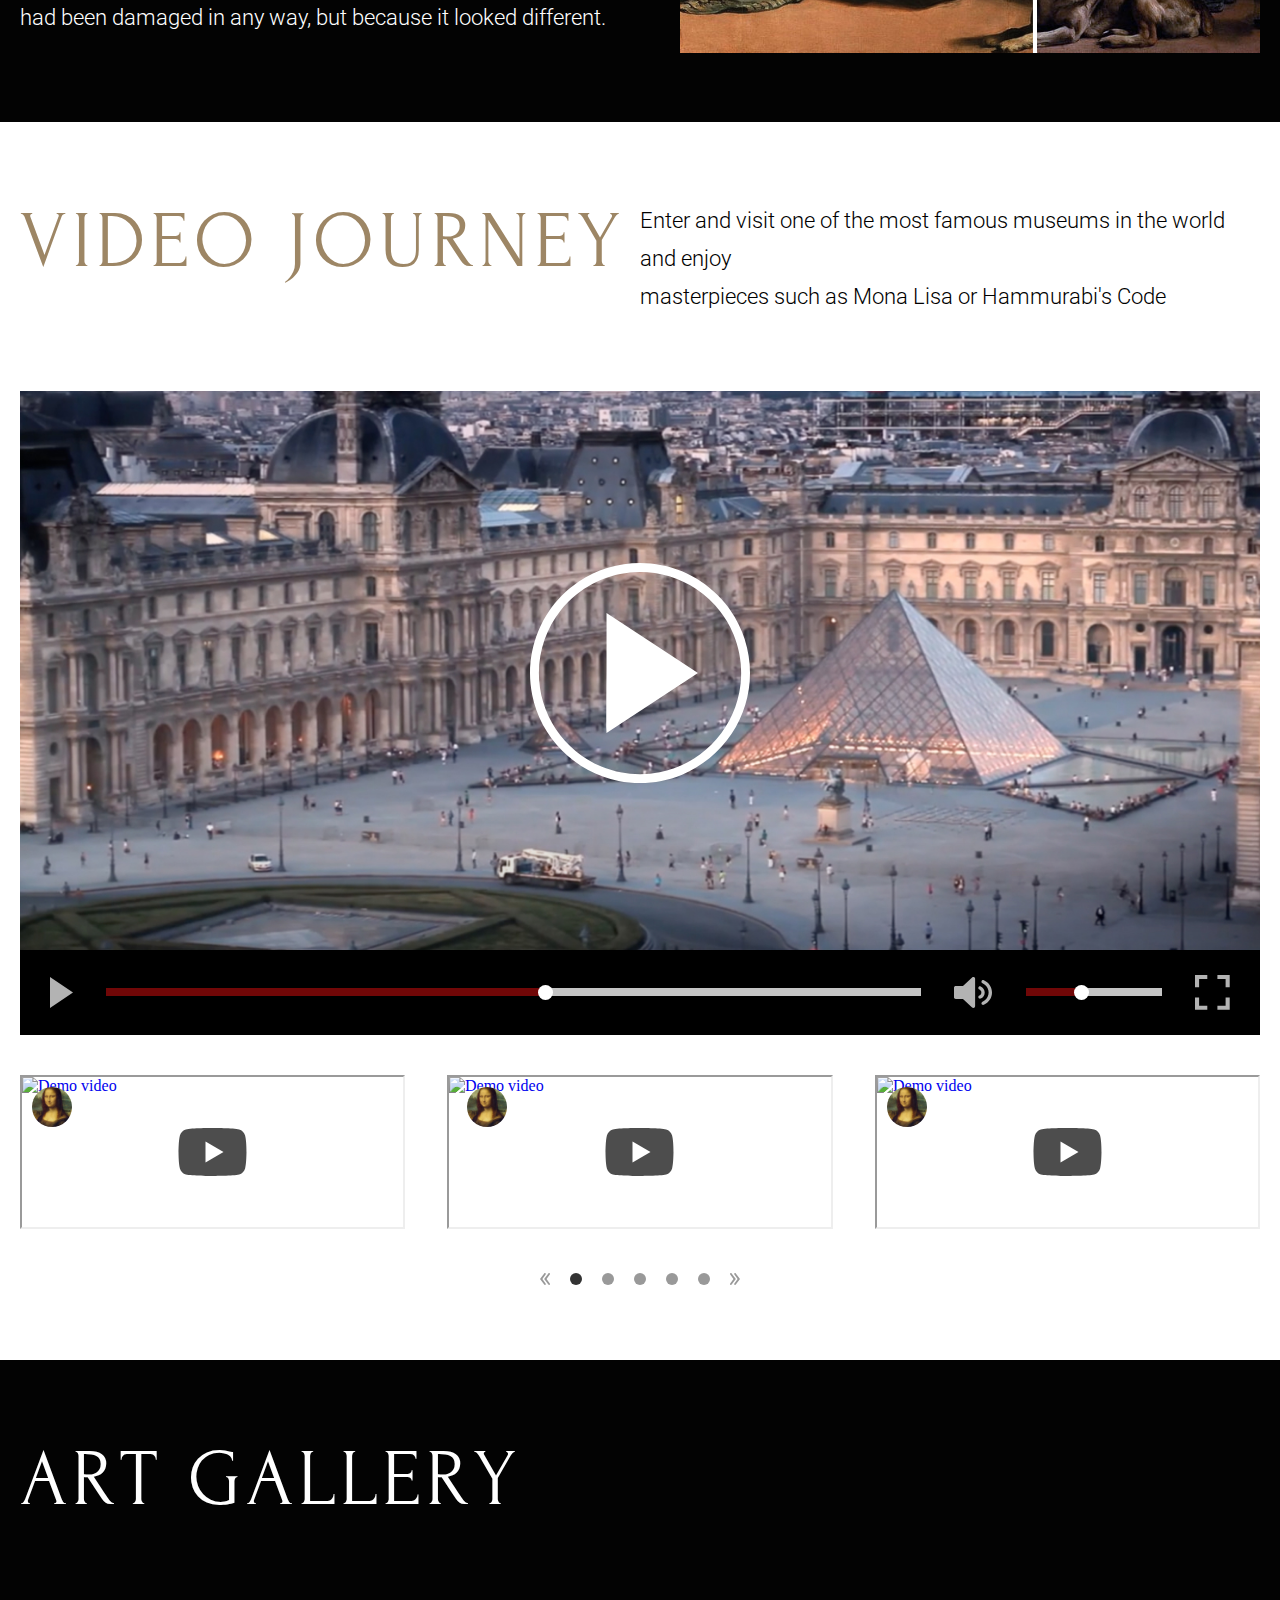
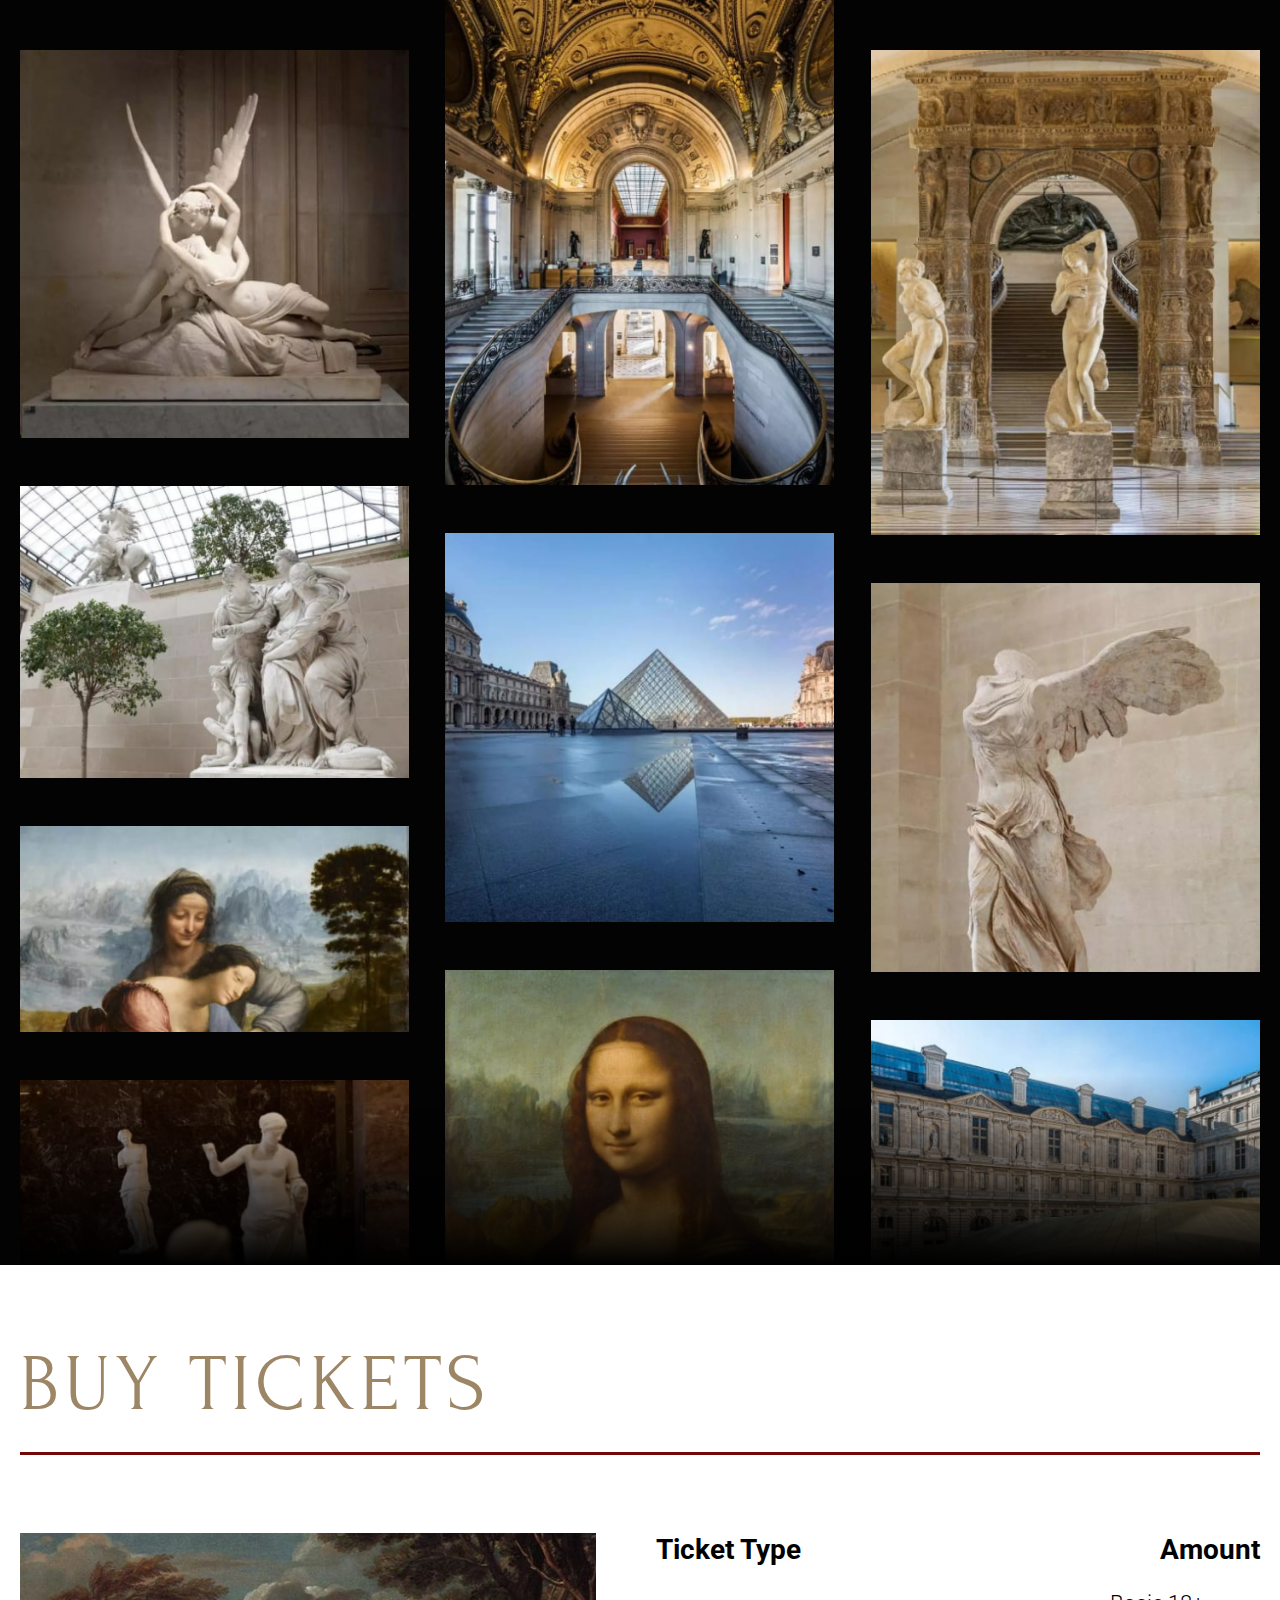
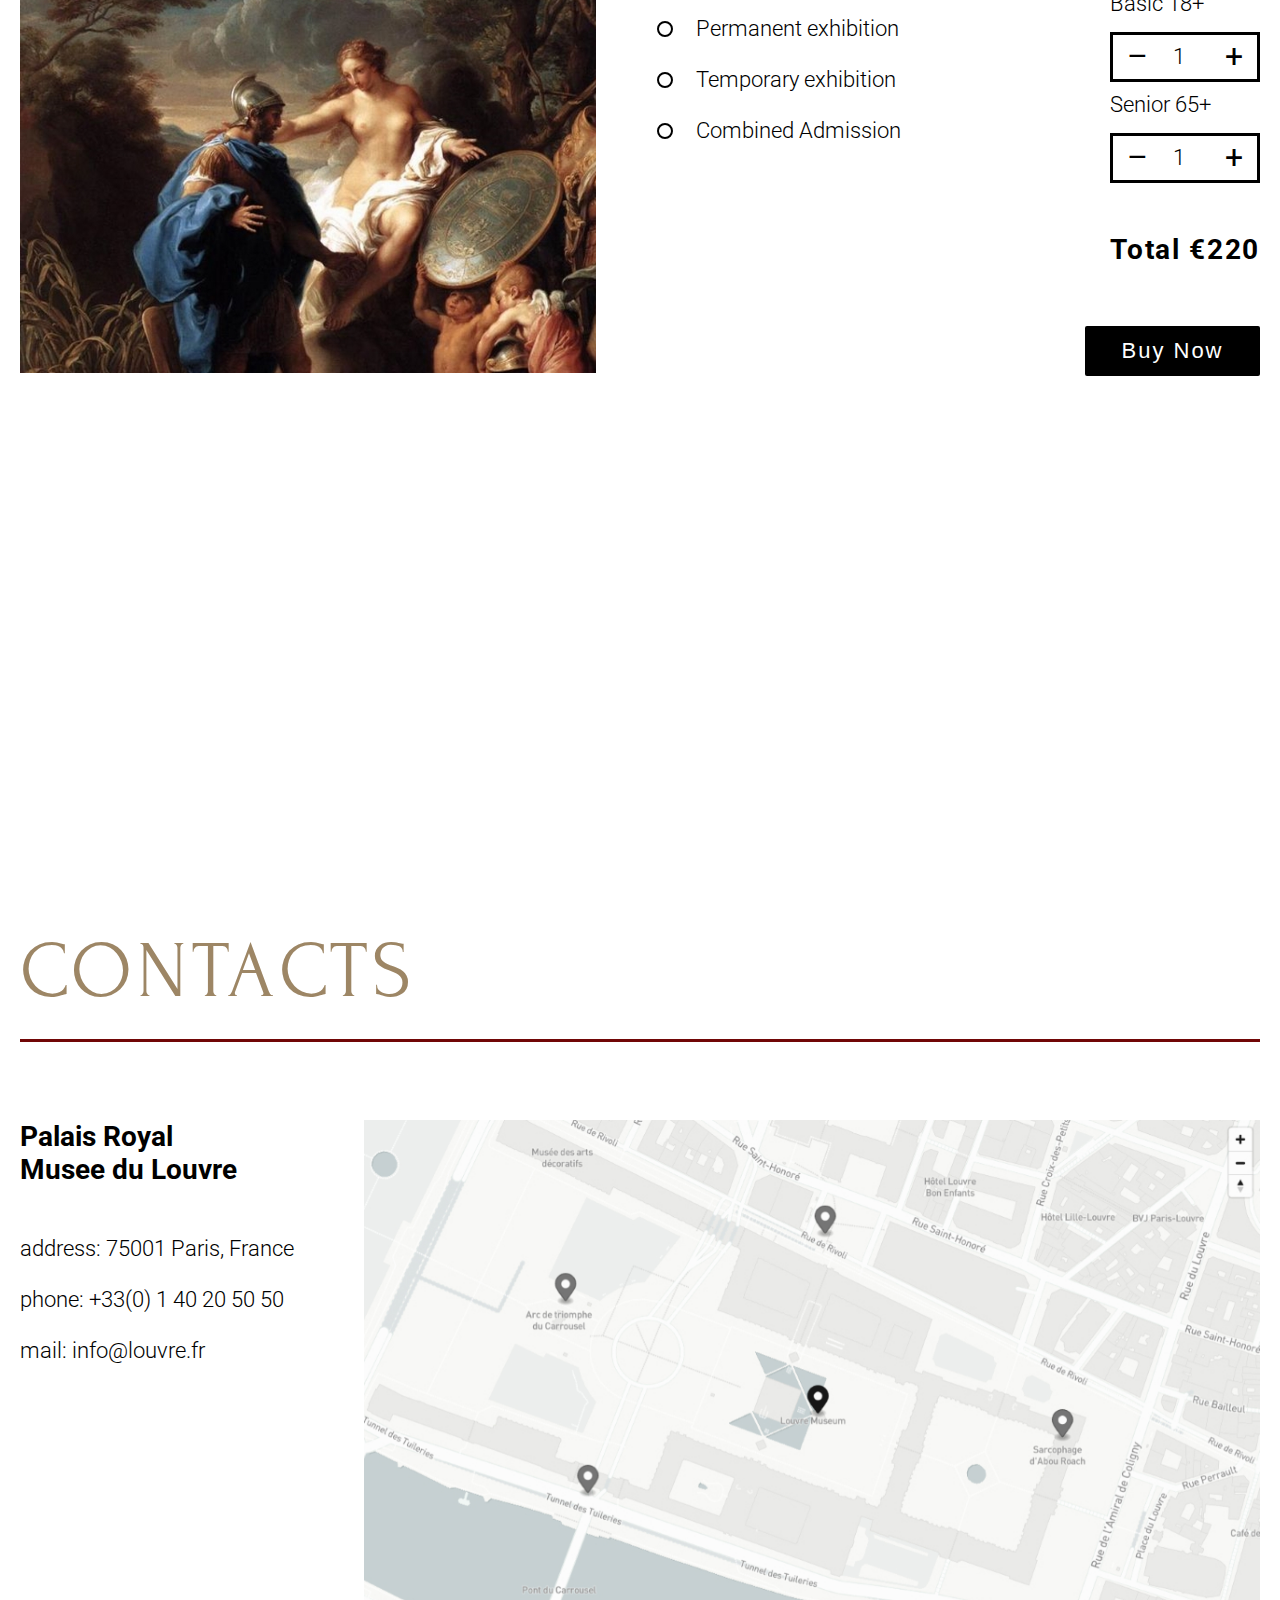
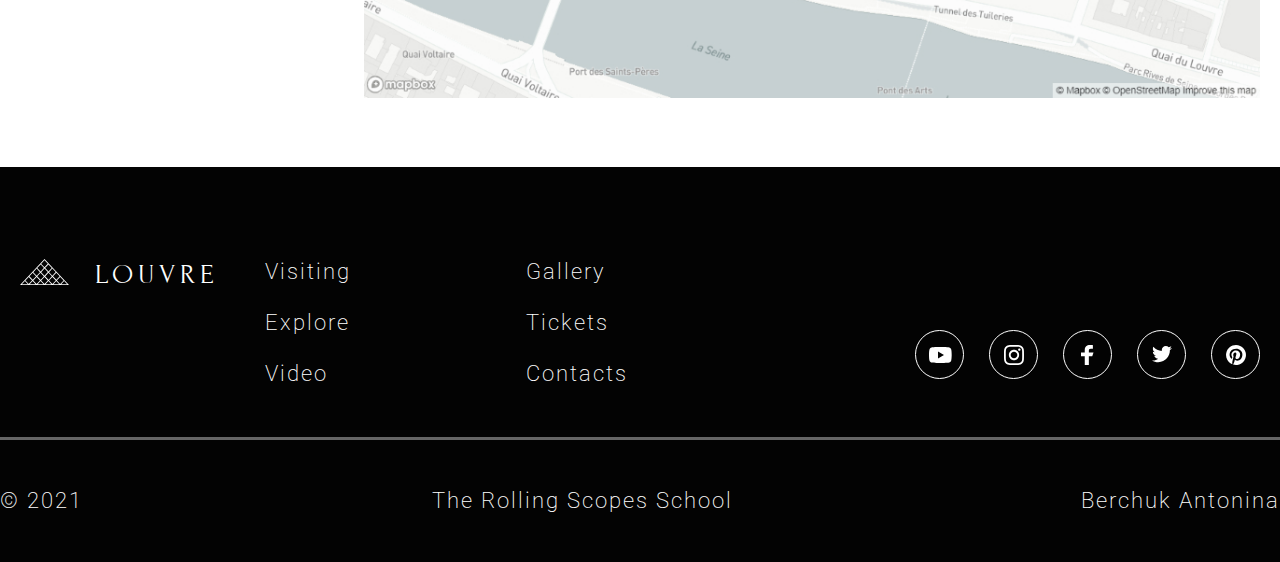
==== commit dc7575df: "feat: make 700 and 581 version" ====
--- a/museum-adaptive/index.html
+++ b/museum-adaptive/index.html
@@ -224,8 +224,6 @@
                 .iframe_mona_lisa{min-width:40px;min-height:40px}
                 .iframe_dots{miw-width:4px;min-height:16px;overflow:visible}
                 @media (max-width: 1024px){.iframe_container{margin-top:10px;gap:5px}}
-                @media (max-width: 420px){.iframe_dots{display:none}}
-                @media (max-width: 400px){.iframe_play{height:12vw}}
                 </style>
                 <a href=https://www.youtube.com/embed/aWmJ5DgyWPI?autoplay=0>
                 <img class='iframe_video'src=https://img.youtube.com/vi/aWmJ5DgyWPI/hqdefault.jpg alt='Demo video'>
@@ -255,8 +253,6 @@
                 .iframe_mona_lisa{min-width:40px;min-height:40px}
                 .iframe_dots{miw-width:4px;min-height:16px;overflow:visible}
                 @media (max-width: 1024px){.iframe_container{margin-top:10px;gap:5px}}
-                @media (max-width: 420px){.iframe_dots{display:none}}
-                @media (max-width: 400px){.iframe_play{height:12vw}}
                 </style>
                 <a href=https://www.youtube.com/embed/Vi5D6FKhRmo?autoplay=0>
                 <img class='iframe_video'src=https://img.youtube.com/vi/Vi5D6FKhRmo/hqdefault.jpg alt='Demo video'>
@@ -286,8 +282,6 @@
                 .iframe_mona_lisa{min-width:40px;min-height:40px}
                 .iframe_dots{miw-width:4px;min-height:16px;overflow:visible}
                 @media (max-width: 1024px){.iframe_container{margin-top:10px;gap:5px}}
-                @media (max-width: 420px){.iframe_dots{display:none}}
-                @media (max-width: 400px){.iframe_play{height:12vw}}
                 </style>
                 <a href=https://www.youtube.com/embed/NOhDysLnTvY?autoplay=0>
                 <img class='iframe_video'src=https://img.youtube.com/vi/NOhDysLnTvY/hqdefault.jpg alt='Demo video'>
--- a/museum-adaptive/style.css
+++ b/museum-adaptive/style.css
@@ -172,7 +172,7 @@
   bottom:0;
   right: 0;
   width: 600px;
-  height: 120px;
+  height: 125px;
   display: flex;
   justify-content: space-between;
   padding: 0 68px 0 75px;
@@ -1172,7 +1172,7 @@
 }
 
 .form_tickets_count {
-  padding: 10px 15px 15px;
+  padding: 10px 15px 12px;
   border: 1px solid #000000;
 }
 
@@ -1205,7 +1205,7 @@
   justify-content: space-between;
   flex-wrap: wrap;
   gap: 20px;
-  margin-top: 18px;
+  margin-top: 22px;
 }
 
 .form_tickets_count_grid p {
@@ -1656,8 +1656,6 @@
 
   .header_logo {
     padding: 45px 0;
-    background-color: #000000;
-    z-index: 20;
   }
 
   .header_container {
@@ -1702,8 +1700,8 @@
   .header_navigation_list {
     box-sizing: border-box;
     position: absolute;
-    top: -600px;
-    left: 0;
+    top: 130px;
+    left: -120%;
     width: 297px;
     height: 585px;
     z-index: 15;
@@ -1722,7 +1720,7 @@
   }
 
   .header_navigation_list.active {
-    top: 130px;
+    left: 0;
     transition: all 0.5s;
   }
 
@@ -2078,8 +2076,108 @@
     right: 25px;
   }
 }
-
-@media (max-width: 980px) {
+@media (max-width:1020px) and (min-width: 769px) {
+  .welcome_section .welcome_title h2 {
+    font-size: 45px;    
+    line-height: 55px;
+  }
+
+  .welcome_title p {
+    margin-top: 20px;
+  }
+
+  .gallery_list, .gallery_list::after {
+    height: 950px;
+  }
+  .tickets_section_sale {
+    margin-left: 30px;
+  }
+
+  .tickets_section_sale_amount {
+    margin-right: 0;
+  }
+
+  .footer_up {
+    flex-wrap: wrap;
+  }
+
+  .footer_navigation_list {
+    margin-left: 96px;
+  }
+
+  .footer_socials_list {
+    margin-left: 38.41vw;
+    margin-top: 47px;
+  }
+
+  .form_tickets {
+    overflow: scroll
+  }
+
+  .form_tickets_container {
+    width: 590px;
+    height: 1479px;
+    padding: 80px 30px 40px;
+    margin: 25px auto;
+  }
+
+  .form_tickets_container form {
+    display: flex;
+    flex-wrap: wrap;
+    justify-content: center;
+    height: auto;
+    width: 100vw;
+  }
+
+  .form_tickets_date, 
+  .form_tickets_card {
+    width: 100%;
+  }
+
+  .form_tickets_date_date::-webkit-input-placeholder{
+  background: url("assets/svg/date.svg") no-repeat 10px 4px, url("assets/svg/arrow.svg") no-repeat 305px 4px;
+  }
+
+  .form_tickets_date_time::-webkit-input-placeholder{
+    background: url("assets/svg/time.svg") no-repeat 10px 4px, url("assets/svg/arrow.svg") no-repeat 305px 4px;
+  }
+
+  .form_tickets_date select {
+    background: url("assets/svg/ballot.svg") no-repeat 12px center, url("assets/svg/arrow.svg") no-repeat 508px center;
+  }
+
+  .form_tickets_date .input_date {
+    margin-top: 52px;
+  }
+
+  .form_tickets_date p {
+    margin-top: 18px;
+  }
+
+  .form_tickets_count p {
+    margin-top: 0;
+  }
+
+  .form_tickets_count_grid p {
+    margin-top: 3px;
+  }
+  
+  .form_tickets_card {
+    margin-top: 50px;
+    padding: 25px 15px;
+  }
+
+  .form_tickets_card_svg {
+    margin-top: 15px;
+  }
+
+  .back_card,
+  .back_card_black_line {
+    left: 140px;
+  }
+
+}
+@media (max-width: 768px) {
   section {
     margin-top: 40px;
   }
@@ -2102,11 +2200,15 @@
   }
 
   .header_navigation_list {
-    top: -900px;
-    left: -20px;
+    top: 130px;
+    left: -120%;
     width: 100vw;
     height: 861px;
     padding: 18px 55px 35px;
+  }
+
+  .header_navigation_list.active {
+    left: -20px;
   }
 
   .header_navigation_img {
@@ -2119,27 +2221,36 @@
   }
 
   .header_navigation_img picture:nth-child(1){
+    grid-area: img2;
+  }
+
+  .header_navigation_img picture:nth-child(1) img{
     width: calc(50vw - 65px);
     height: auto;
-    grid-area: img2;
   }
 
   .header_navigation_img picture:nth-child(2){
+    grid-area: img3;
+  }
+
+  .header_navigation_img picture:nth-child(2) img{
     width: calc(50vw - 65px);
     height: auto;
-    grid-area: img3;
   }
 
   .header_navigation_img picture:nth-child(3){
+    grid-area: img1;
+  }
+
+  .header_navigation_img picture:nth-child(3) img {
     width: calc(100vw - 110px);
     height: auto;
-    grid-area: img1;
   }
 
   .header_navigation hr {
     display: block;
     height: 1px;
-    margin: 35px 0;
+    margin: 29px 0 32px;
     border: 0;
     background: #ffffff;
   }
@@ -2519,6 +2630,230 @@
     left: 140px;
   }
 }
+@media (max-width:700px) and (min-width: 581px) {
+  .welcome_slider {
+    padding: 0 10vw;
+  } 
+  .welcome_section .welcome_title h2 {
+    margin-top: 5px;
+    font-size: 28px;
+    line-height: 40px;
+  }
+
+  .tickets_section_sale {
+    margin-left: 30px;
+  }
+
+  .tickets_section_sale_amount {
+    margin-right: 0;
+  }
+  
+  .footer_socials_list{
+    margin-left: 32.41vw;
+  }
+}
+
+@media (max-width: 580px) and (min-width: 421px) {
+  .welcome_slider {
+    padding: 0 5vw;
+  } 
+
+  .welcome_image {
+    height: 64.86vw;
+  }
+
+  .welcome_section .welcome_title h2 {
+    margin-top: 5px;
+    font-size: 28px;
+    line-height: 40px;
+  }
+
+  .welcome_title p {
+    font-size: 16px;
+    line-height: 19px;
+    margin-top: 0;
+  }
+
+  .gallery_list, 
+  .gallery_list::after {
+    height: 637px;
+  }
+
+  .tickets_section {
+    flex-wrap: wrap;
+    justify-content: center;
+  }
+
+  .footer_section_copyright p:nth-child(2) {
+    display: none;
+  }
+
+  .footer_section_navigation {
+    flex-wrap: wrap;
+    padding-top: 45px;
+  }
+
+  .footer_navigation_list {
+    margin: 0;
+    margin-top: 40px;
+    width: calc(100vw - 40px);
+    grid-template-columns: auto auto auto;
+    row-gap: 30px;
+  }
+
+  .footer_socials_list {
+    margin: 50px 0 0;
+  }
+
+  .footer_socials {
+    margin: 0 auto;
+  }
+  
+  .form_tickets_container {
+    width: 100vw;
+    height: 1754px;
+    padding: 80px 30px 50px;
+  }
+
+  
+
+  .form_tickets_container form {
+    width: calc(100vw - 60px);
+  }
+
+  .form_tickets_date h4 {
+    font-size: 32px;
+    line-height: 35px;
+  }
+
+  .form_tickets_date p {
+    margin-top: 15px;
+  }
+
+  .form_tickets_date > p::after {
+    height: 2px;
+  }
+
+  .form_tickets_date .input_date {
+    flex-wrap: wrap;
+    gap: 0;
+  }
+
+  .form_tickets_date input {
+    padding-top: 11px
+  }
+
+  .form_tickets_date_date::-webkit-input-placeholder{
+    background: url("assets/svg/date.svg") no-repeat 10px 4px, url("assets/svg/arrow.svg") no-repeat 77.38vw 4px;
+  }
+
+  .form_tickets_date_time::-webkit-input-placeholder{
+    background: url("assets/svg/time.svg") no-repeat 10px 4px, url("assets/svg/arrow.svg") no-repeat 77.38vw 4px;
+  }
+
+  .form_tickets_date select {
+    background: url(assets/svg/ballot.svg) no-repeat 12px center, url(assets/svg/arrow.svg) no-repeat 79.76vw center;
+  }
+
+  .form_tickets_count {
+    padding-bottom: 13px;
+  }
+
+  .form_tickets_count p {
+    margin: 0;
+  }
+
+  .form_tickets_count_grid {
+    gap: 18px;
+    margin-top: 22px;
+  }
+  
+
+  .form_tickets_card {
+    height: 885px;
+  }
+
+  .form_tickets_card_label img {
+    width: 28.57vw;
+    height: 22.85vw;
+  }
+
+  .form_tickets_card_inputs_cards input {
+    border: 0;
+  }
+
+  .form_tickets_card_inputs_cards {
+    font-size: 11px;
+    line-height: 13px;
+  }
+
+  .front_card {
+    width: calc(100vw - 90px);
+  }
+
+  .back_card {
+    left: 0;
+    top: 235px;
+    width: calc(100vw - 90px);
+  }
+
+  .back_card_black_line {
+    left: 0;
+    top: 260px;
+    width: calc(100vw - 90px);
+  }
+
+  .card_visa, 
+  .card_mastercard {
+    left: 60.48vw
+  }
+
+  .card_cvc {
+    left: 265px;
+    top: 320px;
+  }
+  
+
+  .form_card_btn_container {
+    margin-top: 264px
+  }
+  
+  .form_tickets_count_grid p {
+    width: 50%;
+    font-size: 15px;
+  }
+
+  .form_tickets_card_label {
+    position: relative;
+  }
+
+  .form_tickets_card_label img {
+    position: absolute;
+    top:0;
+    right: 0;
+    width: 22vw;
+    height: auto;
+  }
+
+  .card_visa, 
+  .card_mastercard {
+    left: 285px;
+  }
+
+  .form_tickets_date_date::-webkit-input-placeholder{
+    background: url("assets/svg/date.svg") no-repeat 10px 4px, url("assets/svg/arrow.svg") no-repeat 73.38vw 4px;
+  }
+
+  .form_tickets_date_time::-webkit-input-placeholder{
+    background: url("assets/svg/time.svg") no-repeat 10px 4px, url("assets/svg/arrow.svg") no-repeat 73.38vw 4px;
+  }
+
+  .form_tickets_date select {
+    background: url(assets/svg/ballot.svg) no-repeat 12px center, url(assets/svg/arrow.svg) no-repeat 74.76vw center;
+  }
+
+}
+
 @media (max-width: 420px) {
   section .container h2,
   #tickets h2,
@@ -2531,6 +2866,12 @@
     height: 90px;
   }
   
+  .header_navigation_list {
+    margin-top:0;
+    padding-top: 20px;
+    top: 90px;
+  }
+
   .header_logo {
     padding: 35px 0;
   }
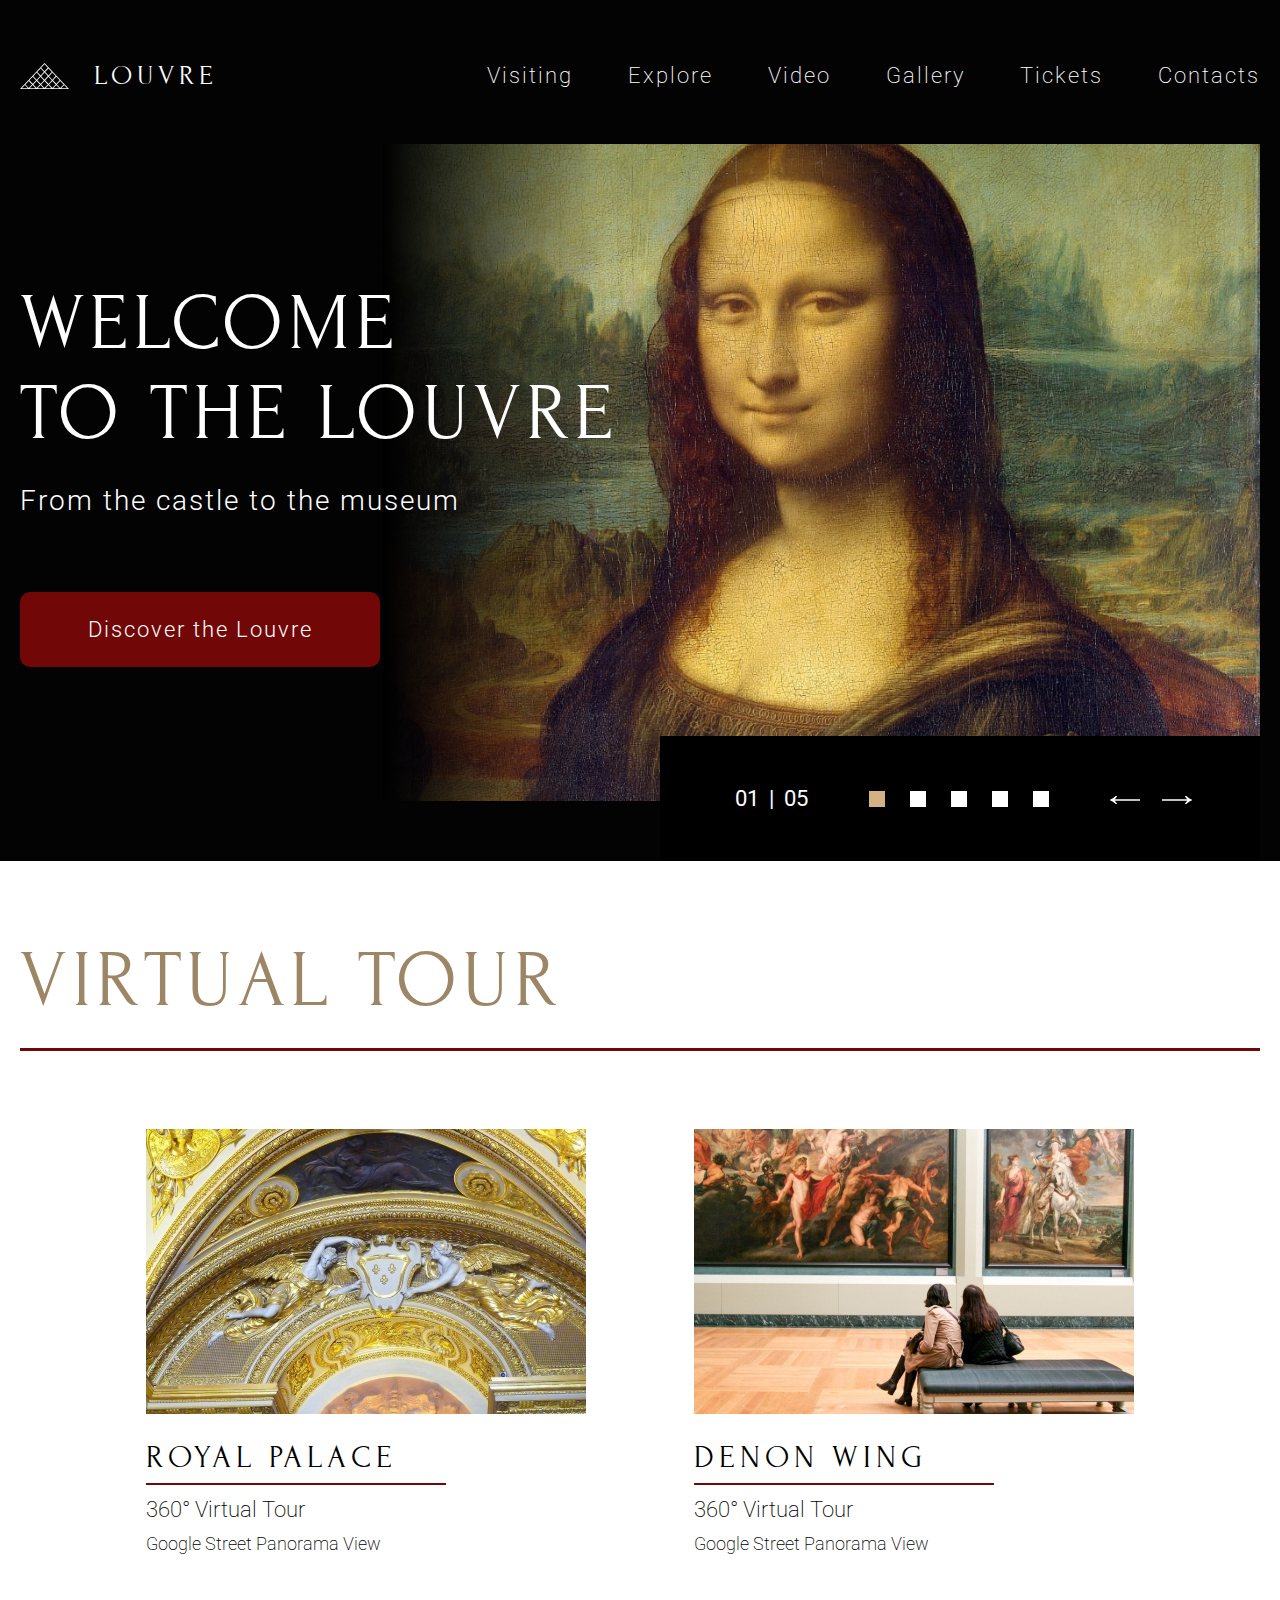
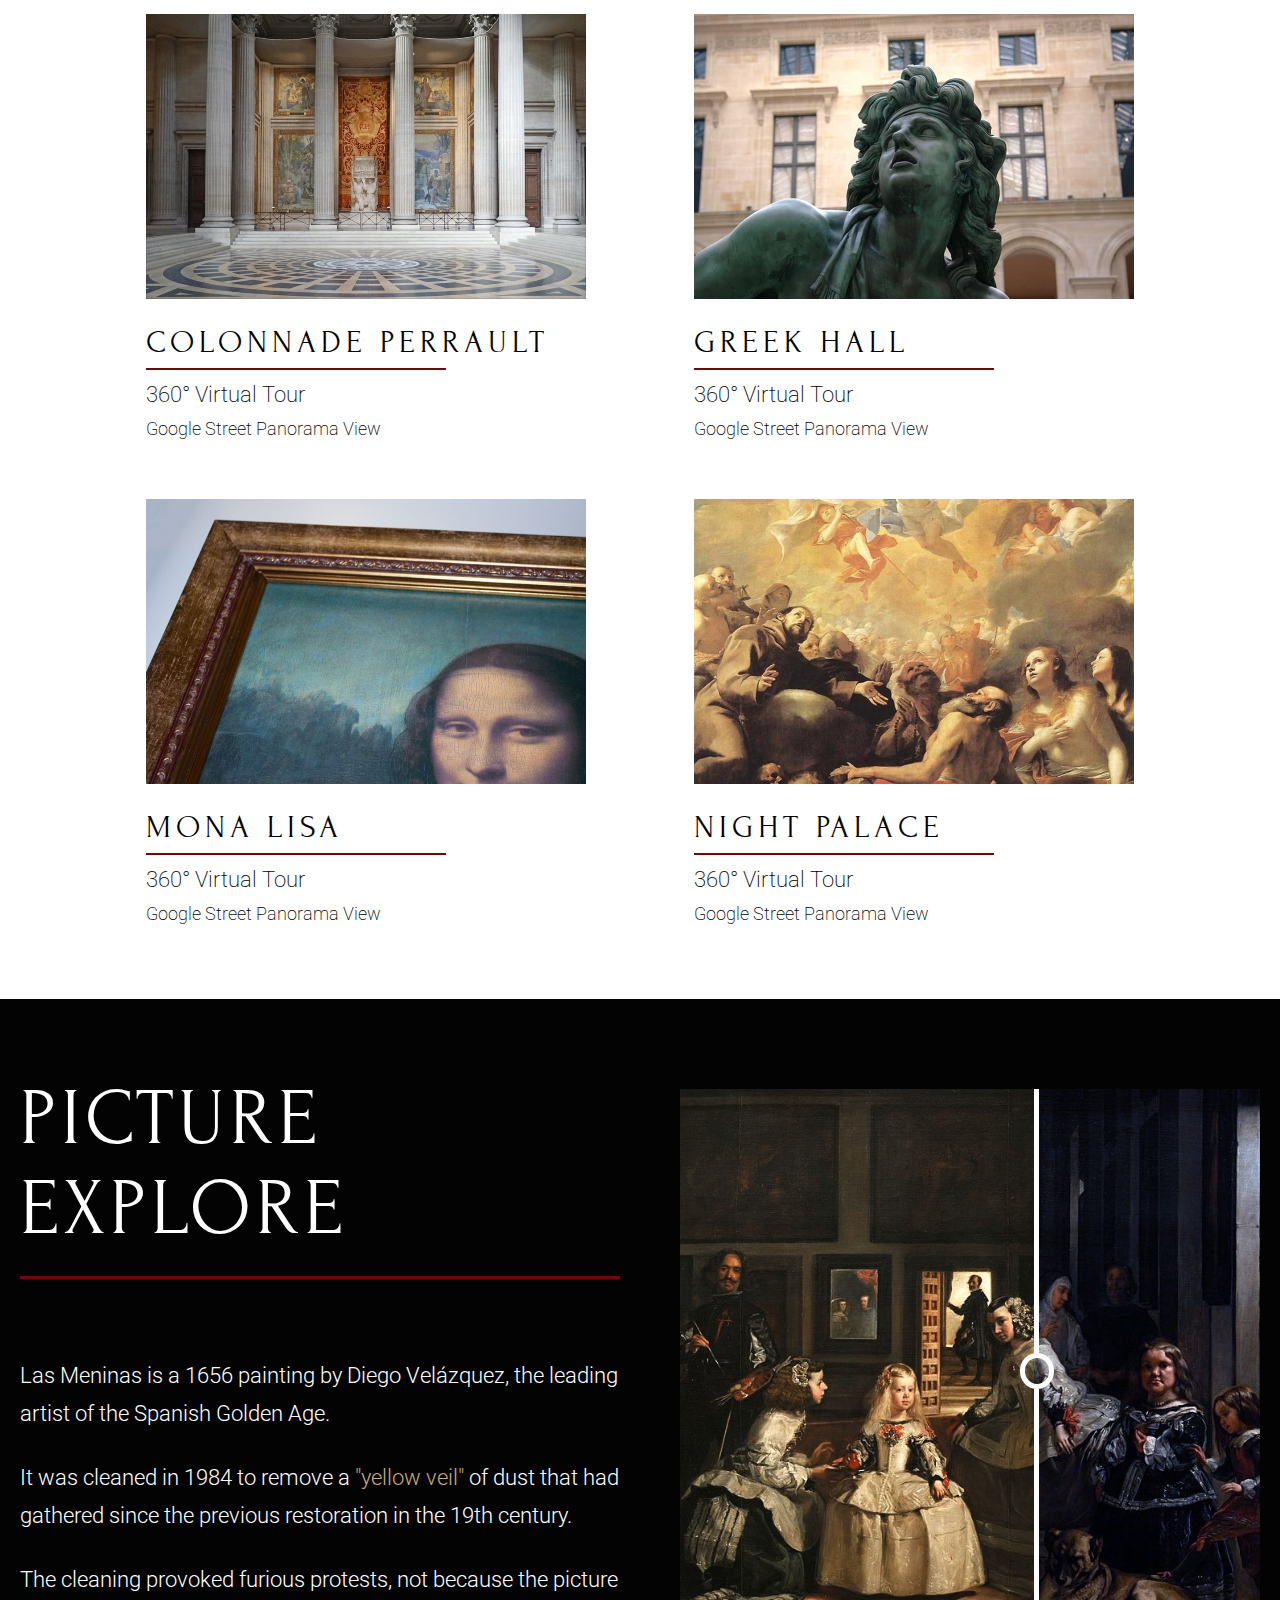
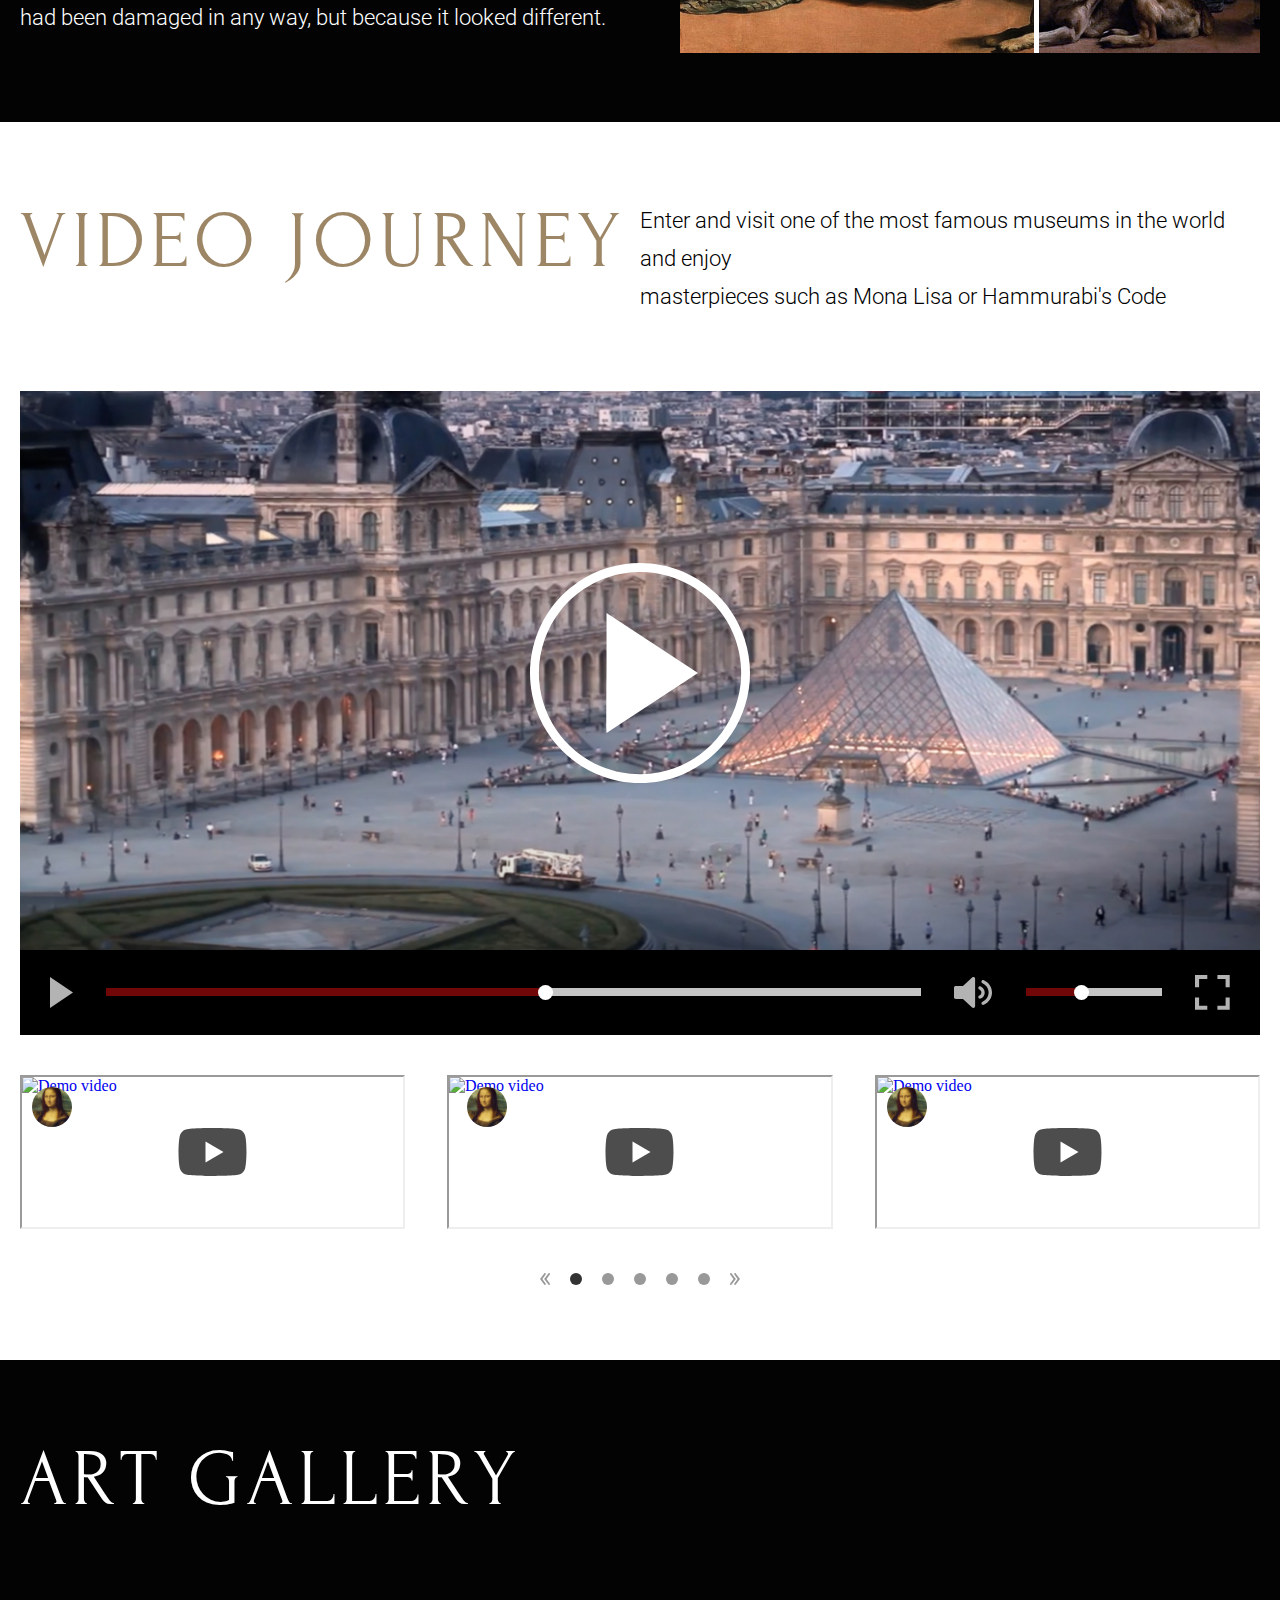
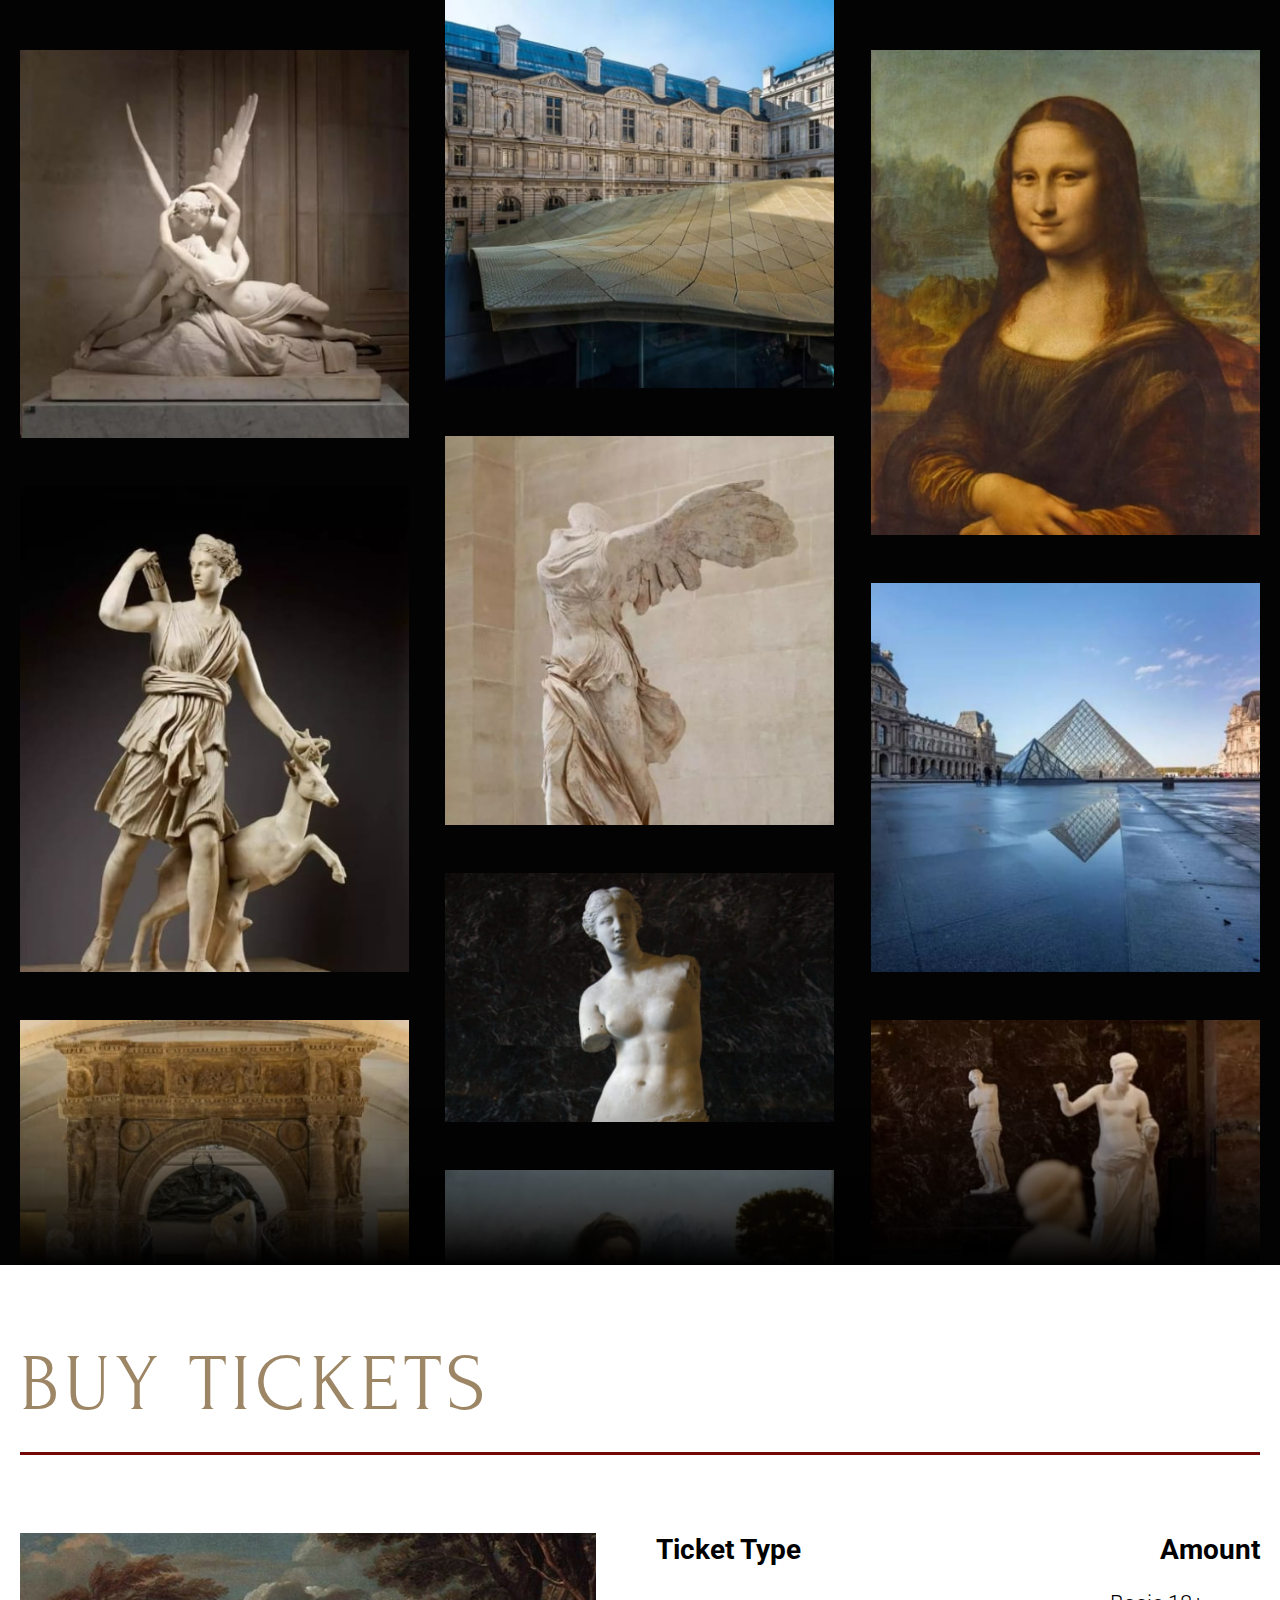
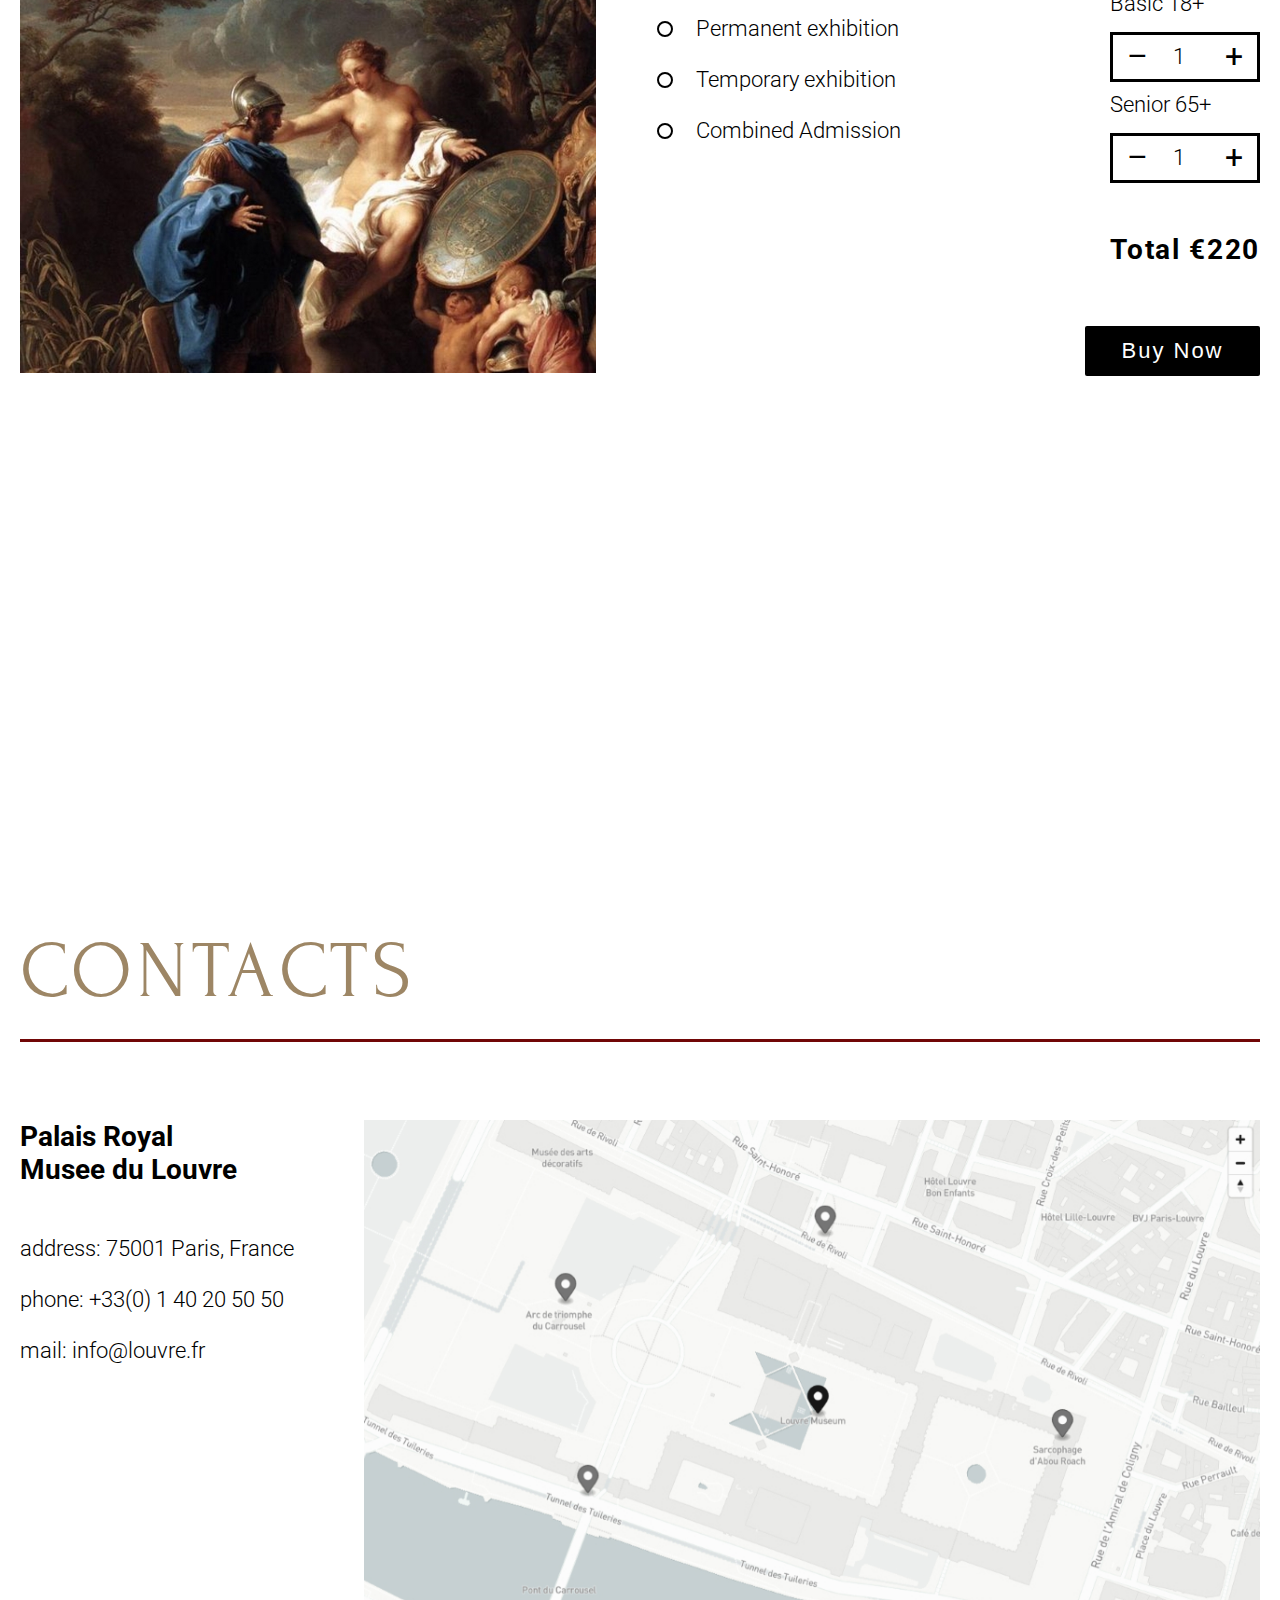
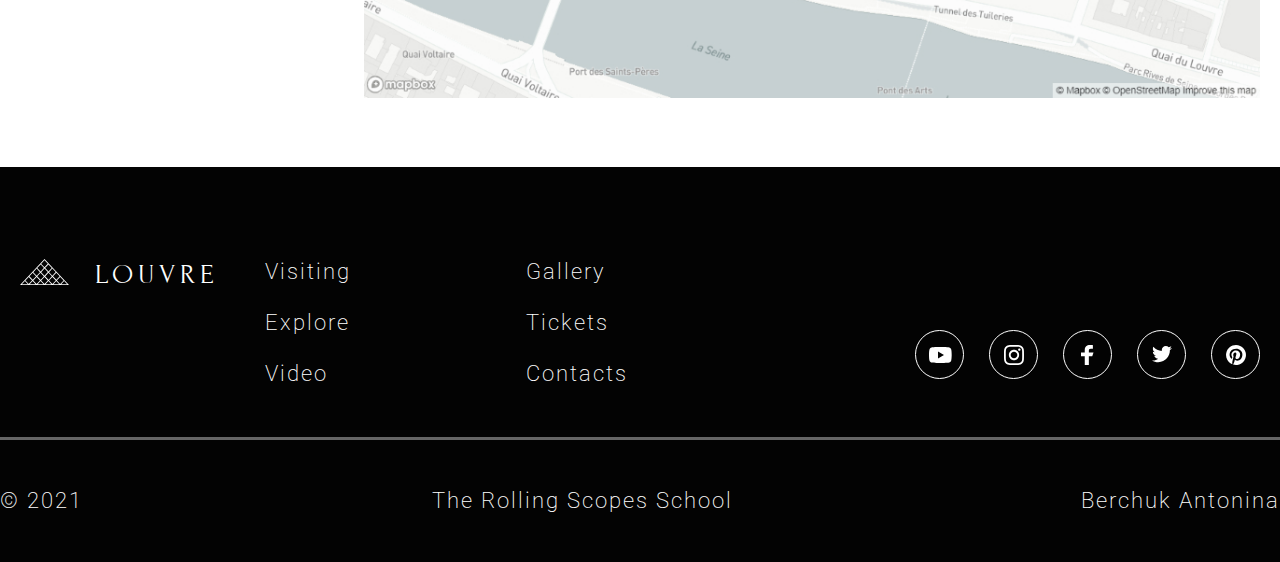
==== commit 64115898: "feat: make slider for explore" ====
--- a/museum-adaptive/index.html
+++ b/museum-adaptive/index.html
@@ -187,7 +187,13 @@
           different.</p>
         </div>
         <div class="explore_section_img">
-          <img src="assets/img/explore_with_change.jpg" alt="Picture explore" width="720" height="700">
+          <img src="assets/img/explore.jpg" alt="Picture explore" width="720" height="700">
+          <img class="explore_section_img_filter" src="assets/img/explore_filter.jpg" alt="Picture" width="440" height="700">
+          <div class="explore_section_slider">
+            <span class="line"></span>
+            <span class="circle"></span>
+            <span class="line"></span>
+          </div>
         </div>
       </div>
     </section>
--- a/museum-adaptive/style.css
+++ b/museum-adaptive/style.css
@@ -417,8 +417,39 @@
 }
 
 .explore_section_img {
+  position: relative;
   align-self: end;
   margin-top: 15px;
+}
+
+.explore_section_img_filter {
+  position: absolute;
+  top: 0;
+  left: 0;
+}
+
+.explore_section_slider {
+  position: absolute;
+  top: 0;
+  left: 61.11%;
+  height: 700px;
+  width: 4.2%;
+}
+
+.explore_section_slider .line {
+  display: block;
+  width: 5px;
+  height: 47%;
+  background-color: #ffffff
+}
+
+.explore_section_slider .circle {
+  display: block;
+  margin-left: -60%;
+  width: 100%;
+  height: 4.5%;
+  border: 5px solid #ffffff;
+  border-radius: 50%;
 }
 
 .explore_section_text h2 { 
@@ -1574,6 +1605,15 @@
     width: calc(50vw - 60px);
     height: auto;
   }
+
+  .explore_section .explore_section_img_filter {
+    width: 61.11%;
+    height: auto;
+  }
+
+  .explore_section_slider {
+    height: 99%;
+  }
   .video_container video {
     width: calc(100vw - 40px);
     height: auto;
@@ -1871,6 +1911,13 @@
     height: 700px;
   }
 
+  .explore_section_img .explore_section_img_filter {
+    width: 440px;
+  }
+
+  .explore_section_slider {
+    height: 700px;
+  }
   .video_container {
     margin-top: 40px;
   }
@@ -2367,6 +2414,14 @@
     height: auto;
   }
 
+  .explore_section_img .explore_section_img_filter {
+    width: 61.11%;
+  }
+
+  .explore_section_slider {
+    height: 99%;
+  }
+
   .video_container {
     margin-top: 20px;
   }
@@ -2640,6 +2695,10 @@
     line-height: 40px;
   }
 
+  .explore_section_slider {
+    height: 99%;
+  }
+
   .tickets_section_sale {
     margin-left: 30px;
   }
@@ -2666,6 +2725,10 @@
     margin-top: 5px;
     font-size: 28px;
     line-height: 40px;
+  }
+
+  .explore_section_slider {
+    height: 99%;
   }
 
   .welcome_title p {
@@ -3081,6 +3144,30 @@
     margin-top: 40px;
   }
 
+  .explore_section_slider {
+    left: 60%;
+    height: 99%
+  }
+
+  .explore_section_slider .line {
+    width: 2px;
+  }
+
+  .explore_section_slider span:nth-child(1) {
+    height: 49%
+  }
+
+  .explore_section_slider span:nth-child(3){
+    height: 46%;
+  }
+
+  .explore_section_slider .circle {
+    border: 3px solid #ffffff;
+    margin-left: -50%;
+    width: 80%;
+    height: 3.5%;
+  }
+
   .gallery_list img {
     width: calc(50% - 12px);
   }
@@ -3368,6 +3455,10 @@
     margin-top: 0;
   }
 
+  .explore_section_slider {
+    height: 99%;
+  }
+
   .form_tickets_count p {
     width: auto;
     font-size: 15px;
